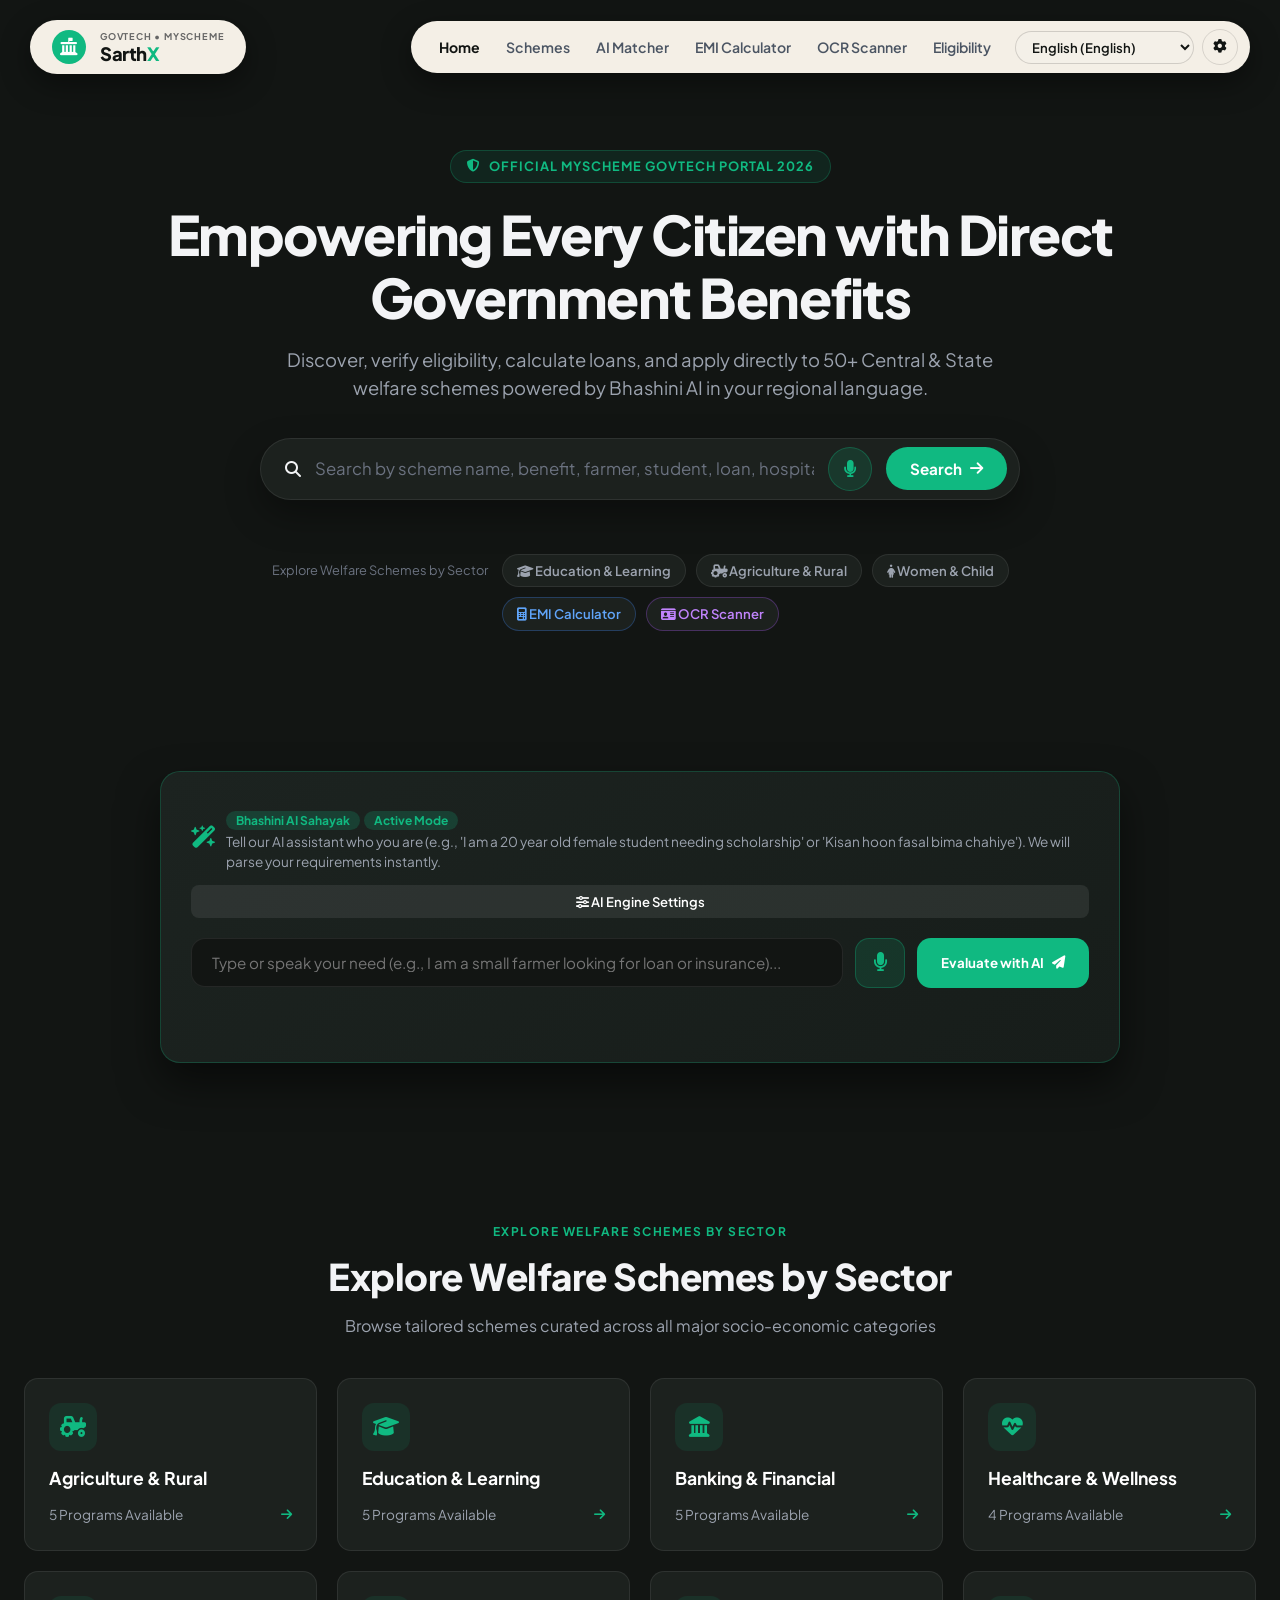
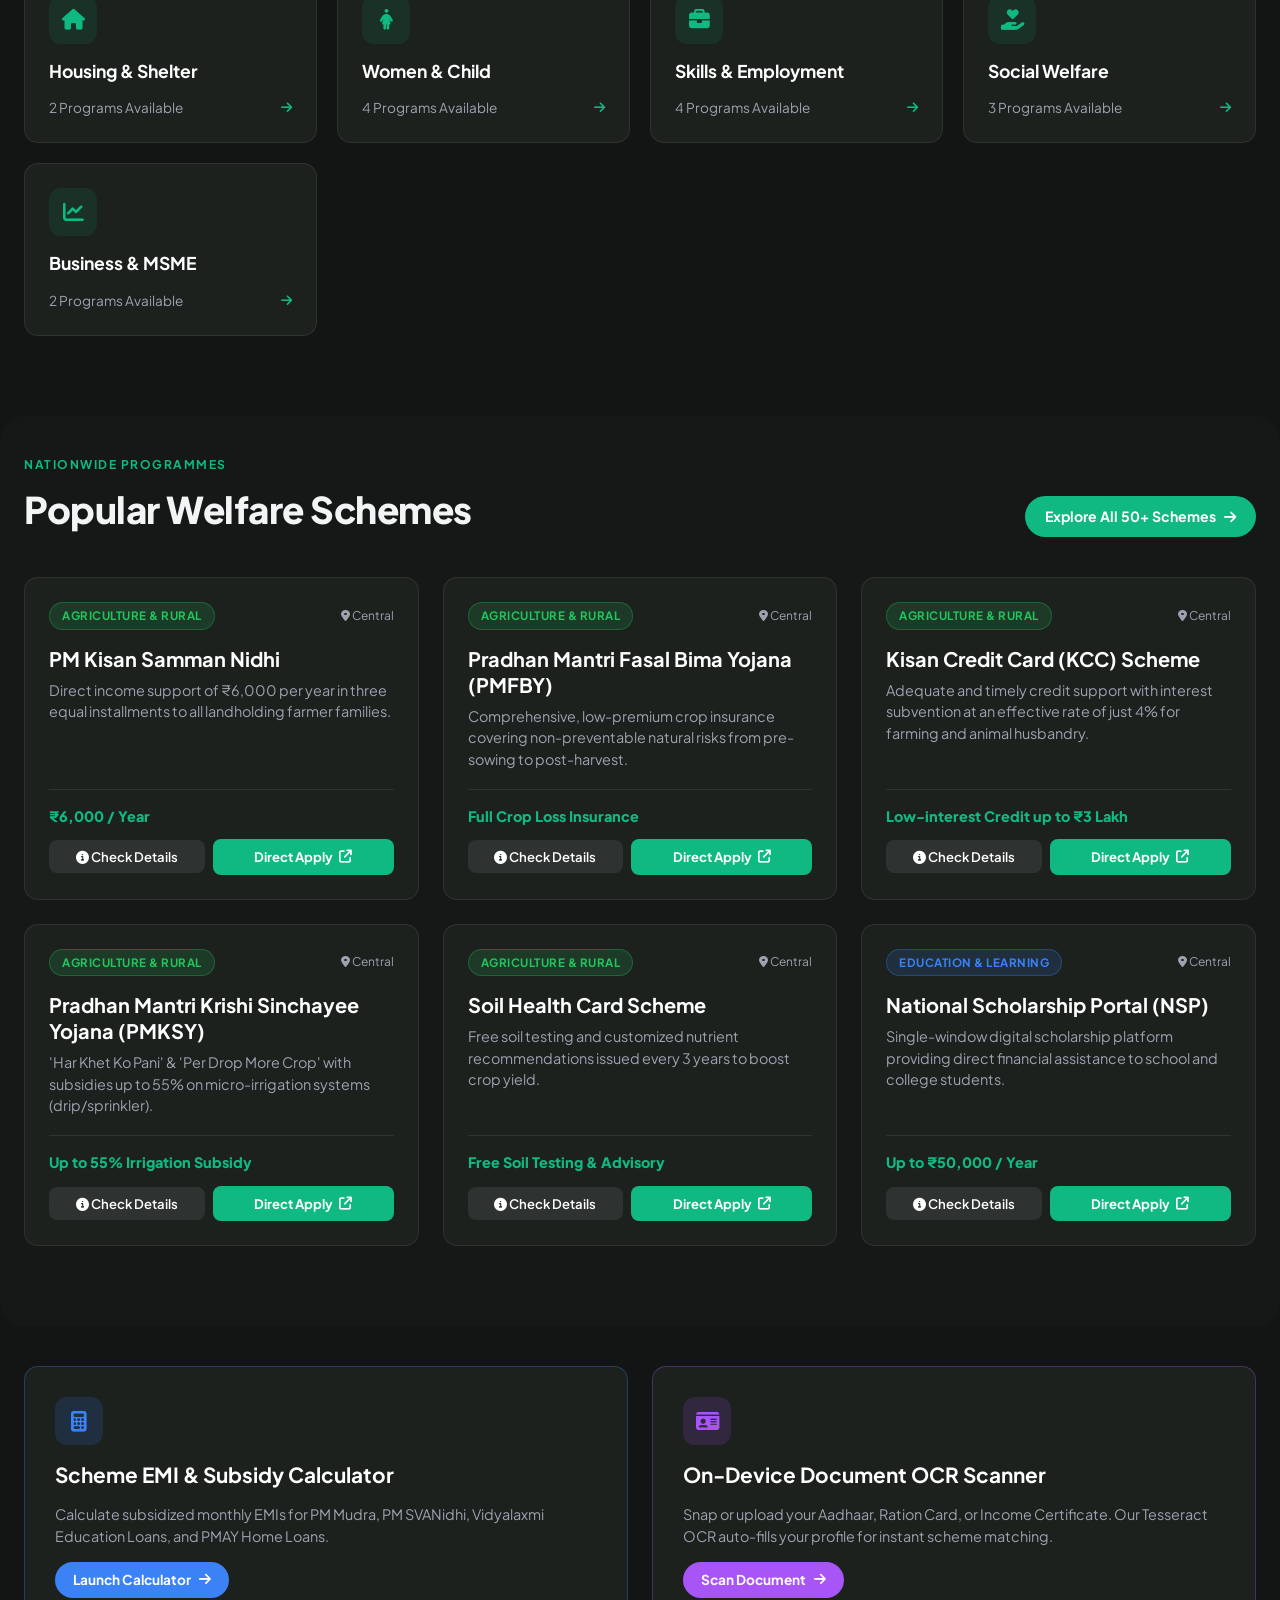
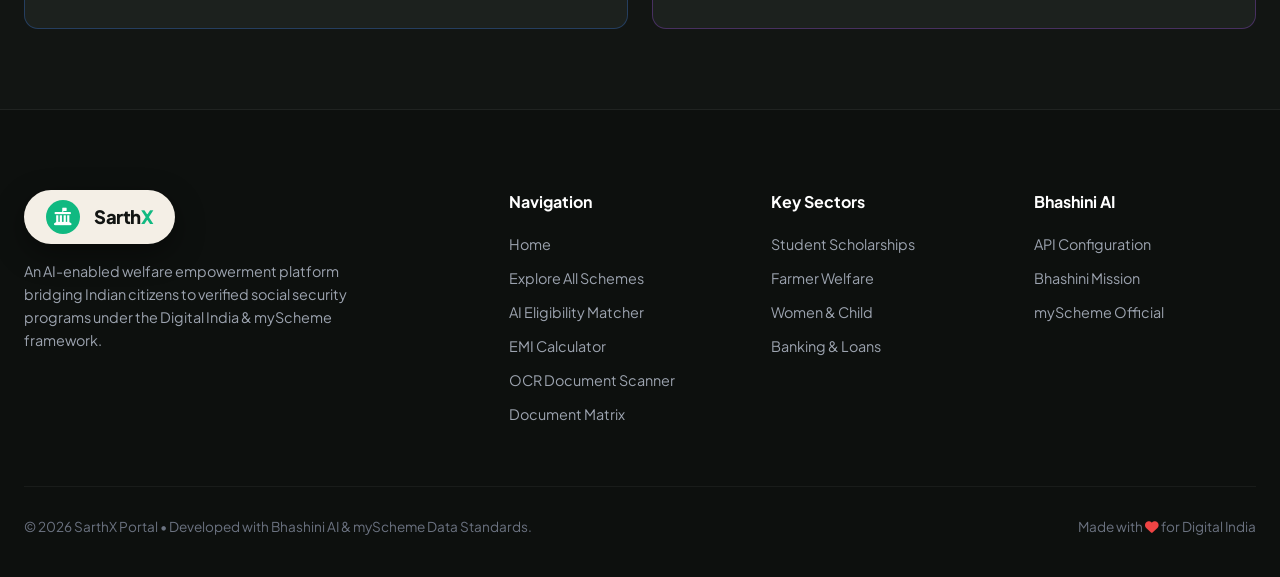
==== index.html @ 4e390e08 "Initial commit: SarthX MyScheme GovTech Portal with Bhashini AI, OCR Scanner, and EMI Calculator" ====
<!DOCTYPE html>
<html lang="en">
<head>
    <meta charset="UTF-8">
    <meta name="viewport" content="width=device-width, initial-scale=1.0">
    <title>SarthX - MyScheme National Welfare Portal with Bhashini AI</title>
    <!-- FontAwesome 6 Icons -->
    <link rel="stylesheet" href="https://cdnjs.cloudflare.com/ajax/libs/font-awesome/6.4.0/css/all.min.css">
    <!-- Google Font: Plus Jakarta Sans -->
    <link href="https://fonts.googleapis.com/css2?family=Plus+Jakarta+Sans:wght@400;500;600;700;800&display=swap" rel="stylesheet">
    <!-- Custom Stylesheet -->
    <link rel="stylesheet" href="css/style.css">
</head>
<body>

    <!-- ==============================================
       EXACT DUAL-PILL NAVBAR
       ============================================== -->
    <header class="site-header">
        <a href="index.html" class="nav-brand-pill">
            <div class="brand-emblem"><i class="fa-solid fa-landmark-flag"></i></div>
            <div class="brand-text-box">
                <span class="brand-subtitle">GovTech • MyScheme</span>
                <span class="nav-brand">Sarth<span>X</span></span>
            </div>
        </a>

        <nav class="nav-pill-right">
            <ul class="nav-links">
                <li><a href="index.html" class="active" data-i18n="Home">Home</a></li>
                <li><a href="schemes.html" data-i18n="Schemes">Schemes</a></li>
                <li><a href="aimatcher.html" data-i18n="AI Matcher">AI Matcher</a></li>
                <li><a href="calculator.html" data-i18n="Calculator">EMI Calculator</a></li>
                <li><a href="ocr-scanner.html" data-i18n="OCR Scanner">OCR Scanner</a></li>
                <li><a href="eligibility.html" data-i18n="Eligibility">Eligibility</a></li>
            </ul>

            <div class="nav-actions">
                <select id="languageSelect" class="nav-lang-select" title="Choose Language (Bhashini)">
                    <option value="en">English</option>
                    <option value="hi">हिन्दी (Hindi)</option>
                    <option value="bn">বাংলা (Bengali)</option>
                    <option value="mr">मराठी (Marathi)</option>
                    <option value="te">తెలుగు (Telugu)</option>
                    <option value="ta">தமிழ் (Tamil)</option>
                </select>

                <button id="bhashiniSettingsBtn" class="nav-icon-btn" onclick="openBhashiniModal()" title="Bhashini AI API Settings">
                    <i class="fa-solid fa-gear"></i>
                </button>

                <button id="mobileMenuBtn" class="mobile-toggle" aria-label="Open navigation menu">
                    <i class="fa-solid fa-bars"></i>
                </button>
            </div>
        </nav>
    </header>

    <!-- Mobile Navigation Drawer -->
    <div id="mobileDrawer" style="display: none; position: fixed; top: 80px; left: 20px; right: 20px; background: #171c19; border: 1px solid var(--border-color); border-radius: 16px; padding: 24px; z-index: 999; box-shadow: 0 20px 40px rgba(0,0,0,0.8);">
        <ul style="list-style: none; display: flex; flex-direction: column; gap: 16px;">
            <li><a href="index.html" style="font-size: 1.1rem; font-weight: 700; color: var(--primary);">Home</a></li>
            <li><a href="schemes.html" style="font-size: 1.1rem; font-weight: 600; color: #fff;">Schemes Directory</a></li>
            <li><a href="aimatcher.html" style="font-size: 1.1rem; font-weight: 600; color: #fff;">AI Matcher</a></li>
            <li><a href="calculator.html" style="font-size: 1.1rem; font-weight: 600; color: #fff;">EMI Calculator</a></li>
            <li><a href="ocr-scanner.html" style="font-size: 1.1rem; font-weight: 600; color: #fff;">OCR Scanner</a></li>
            <li><a href="eligibility.html" style="font-size: 1.1rem; font-weight: 600; color: #fff;">Eligibility Matrix</a></li>
        </ul>
    </div>

    <!-- ==============================================
       HERO SECTION WITH BHASHINI VOICE SEARCH
       ============================================== -->
    <section class="hero-section">
        <span class="hero-tag" data-i18n="hero_badge"><i class="fa-solid fa-shield-halved"></i> Official MyScheme GovTech Portal 2026</span>
        <h1 class="hero-title" data-i18n="hero_title">Empowering Every Citizen with Direct Government Benefits</h1>
        <p class="hero-subtitle" data-i18n="hero_subtitle">Discover, verify eligibility, calculate loans, and apply directly to 50+ Central & State welfare schemes powered by Bhashini AI in your regional language.</p>

        <!-- Main Search Bar with Bhashini Voice -->
        <div class="search-container">
            <form id="heroSearchForm" class="search-box-wrapper" onsubmit="return handleHeroSearch(event)">
                <i class="fa-solid fa-magnifying-glass search-icon"></i>
                <input type="text" id="heroSearchInput" class="search-input" data-i18n-placeholder="hero_search_placeholder" placeholder="Search by scheme name, benefit, farmer, student, loan, hospital...">
                
                <button type="button" id="heroMicBtn" class="bhashini-mic-btn" data-i18n-title="hero_mic_tooltip" title="Click to speak in your language">
                    <i class="fa-solid fa-microphone"></i>
                </button>

                <button type="submit" class="search-submit-btn">
                    <span data-i18n="btn_search">Search</span>
                    <i class="fa-solid fa-arrow-right"></i>
                </button>
            </form>

            <div id="heroVoiceStatus" class="voice-status-bar"></div>

            <!-- Quick Category Deep-Links & New Feature Badges -->
            <div class="quick-tags">
                <span style="font-size: 0.8rem; color: #6b7280; margin-right: 4px;" data-i18n="explore_title">Explore:</span>
                <a href="schemes.html?category=students" class="quick-tag"><i class="fa-solid fa-graduation-cap"></i> <span data-i18n="cat_students">Education & Learning</span></a>
                <a href="schemes.html?category=agriculture" class="quick-tag"><i class="fa-solid fa-tractor"></i> <span data-i18n="cat_agriculture">Agriculture & Rural</span></a>
                <a href="schemes.html?category=women" class="quick-tag"><i class="fa-solid fa-person-dress"></i> <span data-i18n="cat_women">Women & Child</span></a>
                <a href="calculator.html" class="quick-tag" style="border-color: rgba(59,130,246,0.3); color: #60a5fa;"><i class="fa-solid fa-calculator"></i> <span data-i18n="nav_calculator">EMI Calculator</span></a>
                <a href="ocr-scanner.html" class="quick-tag" style="border-color: rgba(168,85,247,0.3); color: #c084fc;"><i class="fa-solid fa-id-card"></i> <span data-i18n="nav_ocr">OCR Scanner</span></a>
            </div>
        </div>
    </section>

    <!-- ==============================================
       BHASHINI AI CONVERSATIONAL SAHAYAK
       ============================================== -->
    <div class="section-container" style="padding-top: 0;">
        <div class="bhashini-assistant-card">
            <div class="assistant-header">
                <div class="assistant-badge">
                    <i class="fa-solid fa-wand-magic-sparkles"></i>
                    <div>
                        <h3><span data-i18n="sahayak_badge">Bhashini AI Sahayak</span> <span id="bhashiniModeBadge">Active Mode</span></h3>
                        <p style="font-size: 0.85rem; color: var(--text-muted);" data-i18n="sahayak_desc">Tell our AI assistant who you are (e.g., 'I am a 20 year old female student needing scholarship' or 'Kisan hoon fasal bima chahiye'). We will parse your requirements instantly.</p>
                    </div>
                </div>
                <button type="button" class="check-details-btn" onclick="openBhashiniModal()">
                    <i class="fa-solid fa-sliders"></i> AI Engine Settings
                </button>
            </div>

            <div class="assistant-input-group">
                <input type="text" id="assistantInput" class="assistant-input" data-i18n-placeholder="sahayak_placeholder" placeholder="Type or speak your need (e.g., I am a small farmer looking for loan or insurance)...">
                
                <button type="button" id="assistantMicBtn" class="assistant-mic-btn" data-i18n-title="hero_mic_tooltip" title="Speak to Sahayak">
                    <i class="fa-solid fa-microphone"></i>
                </button>

                <button type="button" id="assistantAskBtn" class="assistant-ask-btn" onclick="executeSahayakQuery()">
                    <span data-i18n="sahayak_btn">Evaluate with AI</span>
                    <i class="fa-solid fa-paper-plane"></i>
                </button>
            </div>

            <div id="sahayakStatus" class="voice-status-bar" style="justify-content: flex-start;"></div>

            <!-- Dynamic AI Results Preview with Direct Apply Links -->
            <div id="sahayakResultsContainer" style="display: none; margin-top: 24px; padding-top: 20px; border-top: 1px solid var(--border-color);">
                <h4 style="font-size: 1.1rem; color: #ffffff; margin-bottom: 14px; display: flex; align-items: center; justify-content: space-between;">
                    <span><i class="fa-solid fa-circle-check" style="color: var(--primary);"></i> <span data-i18n="matcher_result_title">Matched Schemes For Your Requirement</span>:</span>
                    <a href="schemes.html" id="sahayakViewAllLink" style="font-size: 0.85rem; color: var(--primary);" data-i18n="view_all_schemes">View in Directory &rarr;</a>
                </h4>
                <div id="sahayakCardsGrid" class="schemes-grid" style="grid-template-columns: repeat(auto-fill, minmax(280px, 1fr));">
                    <!-- Loaded dynamically -->
                </div>
            </div>
        </div>
    </div>

    <!-- ==============================================
       SCHEME CATEGORIES EXPLORER
       ============================================== -->
    <section class="section-container">
        <div class="section-head">
            <span class="section-tag" data-i18n="explore_title">MY SCHEME CATEGORIES</span>
            <h2 class="section-title" data-i18n="explore_title">Explore Welfare Schemes by Sector</h2>
            <p style="color: var(--text-muted); max-width: 600px; margin: 10px auto 0 auto;" data-i18n="explore_subtitle">Browse tailored schemes curated across all major socio-economic categories</p>
        </div>

        <div class="categories-grid" id="categoriesGrid">
            <!-- Dynamically populated from SCHEMES_METADATA -->
        </div>
    </section>

    <!-- ==============================================
       FEATURED WELFARE SCHEMES (WITH DIRECT APPLY)
       ============================================== -->
    <section class="section-container" style="background: rgba(255,255,255,0.01); border-radius: 24px;">
        <div class="section-head" style="display: flex; align-items: flex-end; justify-content: space-between; text-align: left; flex-wrap: wrap; gap: 16px;">
            <div>
                <span class="section-tag">NATIONWIDE PROGRAMMES</span>
                <h2 class="section-title">Popular Welfare Schemes</h2>
            </div>
            <a href="schemes.html" class="search-submit-btn" style="padding: 10px 20px; font-size: 0.88rem;">
                Explore All 50+ Schemes <i class="fa-solid fa-arrow-right"></i>
            </a>
        </div>

        <div class="schemes-grid" id="featuredSchemesGrid">
            <!-- Loaded via JavaScript with Direct Apply Links -->
        </div>
    </section>

    <!-- ==============================================
       NEW TOOLS BANNER: OCR & EMI CALCULATOR
       ============================================== -->
    <section class="section-container">
        <div style="display: grid; grid-template-columns: repeat(auto-fit, minmax(320px, 1fr)); gap: 24px;">
            <!-- EMI Calculator Teaser -->
            <div class="category-card" style="padding: 30px; border-color: rgba(59,130,246,0.3);">
                <div class="category-icon-box" style="background: rgba(59,130,246,0.15); color: #3b82f6;"><i class="fa-solid fa-calculator"></i></div>
                <h3 style="font-size: 1.3rem; color: #fff;">Scheme EMI & Subsidy Calculator</h3>
                <p style="font-size: 0.9rem; color: var(--text-muted);">Calculate subsidized monthly EMIs for PM Mudra, PM SVANidhi, Vidyalaxmi Education Loans, and PMAY Home Loans.</p>
                <a href="calculator.html" class="search-submit-btn" style="align-self: flex-start; padding: 8px 18px; font-size: 0.85rem; background: #3b82f6;">
                    Launch Calculator <i class="fa-solid fa-arrow-right"></i>
                </a>
            </div>

            <!-- OCR Document Scanner Teaser -->
            <div class="category-card" style="padding: 30px; border-color: rgba(168,85,247,0.3);">
                <div class="category-icon-box" style="background: rgba(168,85,247,0.15); color: #a855f7;"><i class="fa-solid fa-id-card"></i></div>
                <h3 style="font-size: 1.3rem; color: #fff;">On-Device Document OCR Scanner</h3>
                <p style="font-size: 0.9rem; color: var(--text-muted);">Snap or upload your Aadhaar, Ration Card, or Income Certificate. Our Tesseract OCR auto-fills your profile for instant scheme matching.</p>
                <a href="ocr-scanner.html" class="search-submit-btn" style="align-self: flex-start; padding: 8px 18px; font-size: 0.85rem; background: #a855f7;">
                    Scan Document <i class="fa-solid fa-arrow-right"></i>
                </a>
            </div>
        </div>
    </section>

    <!-- ==============================================
       SCHEME DETAILS MODAL WITH BHASHINI TTS
       ============================================== -->
    <div class="modal-overlay" id="schemeModal">
        <div class="modal-content">
            <button class="modal-close-btn" onclick="closeSchemeModal()"><i class="fa-solid fa-xmark"></i></button>
            <div class="modal-header">
                <span class="scheme-badge badge-students" id="modalBadge">Central</span>
                <div class="modal-title-row">
                    <h3 class="modal-title" id="modalTitle">Scheme Title</h3>
                    <button id="modalTTSBtn" class="tts-speak-btn" title="Listen in your language (Bhashini AI Voice)">
                        <i class="fa-solid fa-volume-high"></i>
                    </button>
                </div>
            </div>
            
            <p class="modal-desc" id="modalDesc">Detailed description...</p>
            
            <div class="modal-info-grid">
                <div class="info-box">
                    <span>Key Benefit</span>
                    <p id="modalBenefit">₹0</p>
                </div>
                <div class="info-box">
                    <span>Level & Scope</span>
                    <p id="modalLevel">Central • All India</p>
                </div>
                <div class="info-box" style="grid-column: 1 / -1;">
                    <span>Eligibility Criteria</span>
                    <p id="modalEligibility" style="font-weight: 500; font-size: 0.9rem; line-height: 1.5;">Eligibility details...</p>
                </div>
            </div>

            <h4 class="modal-section-title"><i class="fa-solid fa-file-shield" style="color: var(--primary);"></i> Documents Required</h4>
            <ul class="modal-docs-list" id="modalDocsList"></ul>

            <h4 class="modal-section-title"><i class="fa-solid fa-circle-info" style="color: var(--primary);"></i> Application Process</h4>
            <p id="modalAppProcess" style="font-size: 0.9rem; color: var(--text-muted); margin-bottom: 24px; line-height: 1.5;"></p>

            <a href="#" target="_blank" rel="noopener noreferrer" class="modal-action-btn" id="modalApplyBtn">
                <span>Direct Apply on Official Government Portal</span>
                <i class="fa-solid fa-arrow-up-right-from-square" style="margin-left: 8px;"></i>
            </a>
        </div>
    </div>

    <!-- Bhashini Config Modal -->
    <div class="modal-overlay" id="bhashiniConfigModal">
        <div class="modal-content" style="max-width: 580px;">
            <button class="modal-close-btn" onclick="closeBhashiniModal()"><i class="fa-solid fa-xmark"></i></button>
            <div class="modal-header">
                <span class="scheme-badge" style="background: rgba(16,185,129,0.2); color: var(--primary);">MeitY • National Language Mission</span>
                <h3 class="modal-title" style="margin-top: 8px;">Bhashini AI Configuration</h3>
            </div>
            
            <p class="modal-desc">
                Connect official MeitY Bhashini API credentials for neural translation, ASR speech recognition, and regional voice synthesis.
            </p>

            <div style="display: flex; flex-direction: column; gap: 16px; margin-bottom: 24px;">
                <div>
                    <label style="font-size: 0.8rem; font-weight: 700; color: var(--text-muted); display: block; margin-bottom: 6px;">Bhashini User ID</label>
                    <input type="text" id="bhashiniUserId" style="width: 100%; background: var(--bg-dark); border: 1px solid var(--border-color); padding: 12px; border-radius: 8px; color: #fff;" placeholder="e.g. 748b99c...">
                </div>

                <div>
                    <label style="font-size: 0.8rem; font-weight: 700; color: var(--text-muted); display: block; margin-bottom: 6px;">ULCA / Bhashini API Key</label>
                    <input type="password" id="bhashiniApiKey" style="width: 100%; background: var(--bg-dark); border: 1px solid var(--border-color); padding: 12px; border-radius: 8px; color: #fff;" placeholder="e.g. 9f4e2...">
                </div>

                <div>
                    <label style="font-size: 0.8rem; font-weight: 700; color: var(--text-muted); display: block; margin-bottom: 6px;">Pipeline ID (Optional)</label>
                    <input type="text" id="bhashiniPipelineId" style="width: 100%; background: var(--bg-dark); border: 1px solid var(--border-color); padding: 12px; border-radius: 8px; color: #fff;" placeholder="Default pipeline will be used if blank">
                </div>

                <div>
                    <label style="font-size: 0.8rem; font-weight: 700; color: var(--text-muted); display: block; margin-bottom: 6px;">Inference Pipeline Endpoint</label>
                    <input type="text" id="bhashiniEndpoint" style="width: 100%; background: var(--bg-dark); border: 1px solid var(--border-color); padding: 12px; border-radius: 8px; color: #fff;" value="https://dhruva-api.bhashini.gov.in/services/inference/pipeline">
                </div>
            </div>

            <div style="display: flex; gap: 12px;">
                <button type="button" class="wizard-btn-prev" onclick="resetBhashiniConfig()" style="flex: 1;">Reset</button>
                <button type="button" class="modal-action-btn" onclick="saveBhashiniSettings()" style="flex: 2;">Save Settings</button>
            </div>
        </div>
    </div>

    <!-- Footer -->
    <footer class="site-footer">
        <div class="footer-container">
            <div>
                <a href="index.html" class="nav-brand-pill" style="display: inline-flex; margin-bottom: 16px;">
                    <div class="brand-emblem"><i class="fa-solid fa-landmark-flag"></i></div>
                    <span class="nav-brand">Sarth<span>X</span></span>
                </a>
                <p style="font-size: 0.9rem; color: var(--text-muted); line-height: 1.6; max-width: 360px;">
                    An AI-enabled welfare empowerment platform bridging Indian citizens to verified social security programs under the Digital India & myScheme framework.
                </p>
            </div>

            <div class="footer-col">
                <h3>Navigation</h3>
                <ul class="footer-links">
                    <li><a href="index.html">Home</a></li>
                    <li><a href="schemes.html">Explore All Schemes</a></li>
                    <li><a href="aimatcher.html">AI Eligibility Matcher</a></li>
                    <li><a href="calculator.html">EMI Calculator</a></li>
                    <li><a href="ocr-scanner.html">OCR Document Scanner</a></li>
                    <li><a href="eligibility.html">Document Matrix</a></li>
                </ul>
            </div>

            <div class="footer-col">
                <h3>Key Sectors</h3>
                <ul class="footer-links">
                    <li><a href="schemes.html?category=students">Student Scholarships</a></li>
                    <li><a href="schemes.html?category=agriculture">Farmer Welfare</a></li>
                    <li><a href="schemes.html?category=women">Women & Child</a></li>
                    <li><a href="schemes.html?category=financial">Banking & Loans</a></li>
                </ul>
            </div>

            <div class="footer-col">
                <h3>Bhashini AI</h3>
                <ul class="footer-links">
                    <li><a href="javascript:void(0)" onclick="openBhashiniModal()">API Configuration</a></li>
                    <li><a href="https://bhashini.gov.in/" target="_blank" rel="noopener">Bhashini Mission</a></li>
                    <li><a href="https://myscheme.gov.in/" target="_blank" rel="noopener">myScheme Official</a></li>
                </ul>
            </div>
        </div>

        <div class="footer-bottom">
            <span>© 2026 SarthX Portal • Developed with Bhashini AI & myScheme Data Standards.</span>
            <span>Made with <i class="fa-solid fa-heart" style="color: #ef4444;"></i> for Digital India</span>
        </div>
    </footer>

    <!-- Scripts -->
    <script src="js/schemes-data.js"></script>
    <script src="js/translations.js"></script>
    <script src="js/bhashini.js"></script>
    <script>
        function initLandingPage() {
            const categoriesGrid = document.getElementById('categoriesGrid');
            if (categoriesGrid && window.SCHEMES_METADATA) {
                const categories = window.SCHEMES_METADATA.categories.filter(c => c.id !== 'all');
                categoriesGrid.innerHTML = categories.map(cat => {
                    const catName = window.t ? window.t('cat_' + cat.id) : cat.name;
                    const progText = window.t ? window.t('Programs Available') : 'Programs Available';
                    return `
                        <a href="schemes.html?category=${cat.id}" class="category-card">
                            <div class="category-icon-box">
                                <i class="fa-solid ${cat.icon}"></i>
                            </div>
                            <h4>${catName}</h4>
                            <div class="category-count">
                                <span>${cat.count} ${progText}</span>
                                <i class="fa-solid fa-arrow-right" style="font-size: 0.8rem; color: var(--primary);"></i>
                            </div>
                        </a>
                    `;
                }).join('');
            }

            // Render Featured Schemes with Direct Apply Links
            const featuredGrid = document.getElementById('featuredSchemesGrid');
            if (featuredGrid && window.SCHEMES_DATABASE) {
                const featured = window.SCHEMES_DATABASE.slice(0, 6);
                const detailsLabel = window.t ? window.t('btn_check_details') : 'Details';
                const applyLabel = window.t ? window.t('btn_direct_apply') : 'Direct Apply';
                
                featuredGrid.innerHTML = featured.map(scheme => {
                    const applyLink = scheme.directApplyUrl || scheme.officialUrl;
                    const catName = window.t ? window.t('cat_' + scheme.category) : scheme.categoryName;
                    return `
                        <div class="scheme-card">
                            <div>
                                <div class="card-top">
                                    <span class="scheme-badge ${scheme.badgeClass}">${catName}</span>
                                    <span style="font-size: 0.75rem; color: #9ca3af;"><i class="fa-solid fa-location-dot"></i> ${scheme.level}</span>
                                </div>
                                <div class="scheme-card-body">
                                    <h3>${scheme.title}</h3>
                                    <p>${scheme.brief}</p>
                                </div>
                            </div>
                            <div class="card-footer">
                                <div class="benefit-row">
                                    <span class="benefit-tag">${scheme.benefit}</span>
                                </div>
                                <div class="card-actions-group">
                                    <button class="check-details-btn" onclick="openSchemeModal('${scheme.id}')">
                                        <i class="fa-solid fa-circle-info"></i> ${detailsLabel}
                                    </button>
                                    <a href="${applyLink}" target="_blank" rel="noopener noreferrer" class="direct-apply-btn">
                                        <span>${applyLabel}</span>
                                        <i class="fa-solid fa-arrow-up-right-from-square"></i>
                                    </a>
                                </div>
                            </div>
                        </div>
                    `;
                }).join('');
            }

            // Mobile Menu Toggle
            const mobileBtn = document.getElementById('mobileMenuBtn');
            const mobileDrawer = document.getElementById('mobileDrawer');
            if (mobileBtn && mobileDrawer) {
                mobileBtn.addEventListener('click', () => {
                    mobileDrawer.style.display = mobileDrawer.style.display === 'none' ? 'block' : 'none';
                });
            }

            setupVoiceControls();
        }

        // Re-render dynamic components on language change
        window.addEventListener('languageChanged', () => {
            initLandingPage();
        });

        function handleHeroSearch(e) {
            e.preventDefault();
            const query = document.getElementById('heroSearchInput').value.trim();
            if (query) {
                window.location.href = `schemes.html?search=${encodeURIComponent(query)}`;
            }
            return false;
        }

        function setupVoiceControls() {
            const heroMicBtn = document.getElementById('heroMicBtn');
            const heroInput = document.getElementById('heroSearchInput');
            const heroStatus = document.getElementById('heroVoiceStatus');

            const asstMicBtn = document.getElementById('assistantMicBtn');
            const asstInput = document.getElementById('assistantInput');
            const asstStatus = document.getElementById('sahayakStatus');

            if (heroMicBtn && window.bhashini) {
                heroMicBtn.addEventListener('click', () => {
                    const langCode = document.getElementById('languageSelect').value + '-IN';
                    window.bhashini.startVoiceRecognition({
                        lang: langCode,
                        onStart: () => {
                            heroMicBtn.classList.add('listening');
                            heroStatus.innerHTML = '<i class="fa-solid fa-circle-dot fa-beat"></i> Listening... Speak now in your language';
                        },
                        onResult: (res) => {
                            heroInput.value = res.finalText || res.interimText;
                            if (res.isFinal) {
                                heroStatus.innerHTML = `Recognized: "${res.finalText}"`;
                                setTimeout(() => {
                                    handleHeroSearch(new Event('submit'));
                                }, 1200);
                            }
                        },
                        onError: (err) => {
                            heroMicBtn.classList.remove('listening');
                            heroStatus.innerText = 'Voice Error: ' + err;
                        },
                        onEnd: () => {
                            heroMicBtn.classList.remove('listening');
                        }
                    });
                });
            }

            if (asstMicBtn && window.bhashini) {
                asstMicBtn.addEventListener('click', () => {
                    const langCode = document.getElementById('languageSelect').value + '-IN';
                    window.bhashini.startVoiceRecognition({
                        lang: langCode,
                        onStart: () => {
                            asstMicBtn.classList.add('listening');
                            asstStatus.innerHTML = '<i class="fa-solid fa-circle-dot fa-beat"></i> Listening to your requirement...';
                        },
                        onResult: (res) => {
                            asstInput.value = res.finalText || res.interimText;
                            if (res.isFinal) {
                                asstStatus.innerHTML = `Understood: "${res.finalText}"`;
                                executeSahayakQuery();
                            }
                        },
                        onError: (err) => {
                            asstMicBtn.classList.remove('listening');
                            asstStatus.innerText = 'Voice Error: ' + err;
                        },
                        onEnd: () => {
                            asstMicBtn.classList.remove('listening');
                        }
                    });
                });
            }
        }

        function executeSahayakQuery() {
            const query = document.getElementById('assistantInput').value.trim();
            if (!query) return;

            const parsed = window.bhashini.parseCitizenQuery(query);
            const container = document.getElementById('sahayakResultsContainer');
            const grid = document.getElementById('sahayakCardsGrid');
            const viewAll = document.getElementById('sahayakViewAllLink');

            let matched = [];
            if (parsed.targetCategory) {
                matched = window.SCHEMES_DATABASE.filter(s => s.category === parsed.targetCategory);
                viewAll.href = `schemes.html?category=${parsed.targetCategory}`;
            } else {
                matched = window.SCHEMES_DATABASE.filter(s => 
                    s.title.toLowerCase().includes(query.toLowerCase()) || 
                    s.brief.toLowerCase().includes(query.toLowerCase()) ||
                    s.tags.some(t => query.toLowerCase().includes(t))
                );
                viewAll.href = `schemes.html?search=${encodeURIComponent(query)}`;
            }

            if (matched.length === 0) {
                matched = window.SCHEMES_DATABASE.slice(0, 3);
            }

            const detailsLabel = window.t ? window.t('btn_check_details') : 'Details';
            const applyLabel = window.t ? window.t('btn_direct_apply') : 'Direct Apply';

            grid.innerHTML = matched.slice(0, 4).map(scheme => {
                const applyLink = scheme.directApplyUrl || scheme.officialUrl;
                const catName = window.t ? window.t('cat_' + scheme.category) : scheme.categoryName;
                return `
                    <div class="scheme-card" style="background: var(--bg-dark);">
                        <div>
                            <div class="card-top">
                                <span class="scheme-badge ${scheme.badgeClass}">${catName}</span>
                            </div>
                            <div class="scheme-card-body">
                                <h3 style="font-size: 1.1rem;">${scheme.title}</h3>
                                <p style="font-size: 0.85rem;">${scheme.brief}</p>
                            </div>
                        </div>
                        <div class="card-footer">
                            <div class="benefit-row">
                                <span class="benefit-tag" style="font-size: 0.85rem;">${scheme.benefit}</span>
                            </div>
                            <div class="card-actions-group">
                                <button class="check-details-btn" onclick="openSchemeModal('${scheme.id}')">${detailsLabel}</button>
                                <a href="${applyLink}" target="_blank" rel="noopener noreferrer" class="direct-apply-btn">
                                    <span>${applyLabel}</span>
                                    <i class="fa-solid fa-arrow-up-right-from-square"></i>
                                </a>
                            </div>
                        </div>
                    </div>
                `;
            }).join('');

            container.style.display = 'block';
            container.scrollIntoView({ behavior: 'smooth', block: 'nearest' });
        }

        function openSchemeModal(schemeId) {
            const scheme = window.SCHEMES_DATABASE.find(s => s.id === schemeId);
            if (!scheme) return;

            document.getElementById('modalBadge').textContent = scheme.categoryName;
            document.getElementById('modalBadge').className = `scheme-badge ${scheme.badgeClass}`;
            document.getElementById('modalTitle').textContent = scheme.title;
            document.getElementById('modalDesc').textContent = scheme.detailedDescription;
            document.getElementById('modalBenefit').textContent = scheme.benefit;
            document.getElementById('modalLevel').textContent = `${scheme.level} • ${scheme.state}`;
            document.getElementById('modalEligibility').textContent = scheme.eligibilitySummary;
            document.getElementById('modalAppProcess').textContent = scheme.applicationProcess;
            
            const applyLink = scheme.directApplyUrl || scheme.officialUrl;
            document.getElementById('modalApplyBtn').href = applyLink;

            const docsList = document.getElementById('modalDocsList');
            docsList.innerHTML = scheme.documentsRequired.map(doc => `
                <li><i class="fa-solid fa-check-circle"></i> <span>${doc}</span></li>
            `).join('');

            const ttsBtn = document.getElementById('modalTTSBtn');
            ttsBtn.onclick = () => {
                const currentLang = document.getElementById('languageSelect').value;
                const speakText = `${scheme.title}. ${scheme.brief}. Key benefit is ${scheme.benefit}. Eligibility: ${scheme.eligibilitySummary}`;
                window.bhashini.speakText(speakText, currentLang);
            };

            document.getElementById('schemeModal').classList.add('active');
        }

        function closeSchemeModal() {
            document.getElementById('schemeModal').classList.remove('active');
            if (window.speechSynthesis) window.speechSynthesis.cancel();
        }

        function openBhashiniModal() {
            document.getElementById('bhashiniConfigModal').classList.add('active');
        }
        function closeBhashiniModal() {
            document.getElementById('bhashiniConfigModal').classList.remove('active');
        }

        function saveBhashiniSettings() {
            const newConfig = {
                userID: document.getElementById('bhashiniUserId').value.trim(),
                ulcaApiKey: document.getElementById('bhashiniApiKey').value.trim(),
                pipelineId: document.getElementById('bhashiniPipelineId').value.trim(),
                inferenceUrl: document.getElementById('bhashiniEndpoint').value.trim()
            };
            window.bhashini.saveConfig(newConfig);
            alert('Bhashini AI Settings Saved!');
            closeBhashiniModal();
        }

        function resetBhashiniConfig() {
            localStorage.removeItem('sarthx_bhashini_config');
            window.bhashini.loadConfig();
            openBhashiniModal();
            alert('Reset to smart hybrid mode with browser fallback.');
        }

        document.addEventListener('DOMContentLoaded', initLandingPage);
    </script>
</body>
</html>
---- css/style.css ----
/* =========================================================
   SARTHX - MYSCHEME WELFARE PORTAL & BHASHINI AI STYLESHEET
   ========================================================= */

:root {
    --bg-dark: #121513;
    --bg-card: #1c211e;
    --bg-card-hover: #242b27;
    --bg-input: #151916;
    --border-color: rgba(255, 255, 255, 0.08);
    --border-focus: #10b981;
    
    --primary: #10b981;
    --primary-glow: rgba(16, 185, 129, 0.25);
    --primary-hover: #059669;
    --accent-blue: #3b82f6;
    --accent-amber: #f59e0b;
    --accent-purple: #8b5cf6;
    
    --text-main: #f3f4f6;
    --text-muted: #9ca3af;
    --text-dark: #121513;
    --pill-bg: #f4efe6;
    
    --radius-sm: 8px;
    --radius-md: 14px;
    --radius-lg: 20px;
    --radius-pill: 40px;
    
    --shadow-soft: 0 10px 30px rgba(0, 0, 0, 0.4);
    --shadow-glow: 0 0 25px rgba(16, 185, 129, 0.2);
    --transition: all 0.25s ease;
}

* {
    margin: 0;
    padding: 0;
    box-sizing: border-box;
    font-family: 'Plus Jakarta Sans', sans-serif;
    scroll-behavior: smooth;
}

body {
    background-color: var(--bg-dark);
    color: var(--text-main);
    overflow-x: hidden;
    line-height: 1.5;
    min-height: 100vh;
}

a {
    color: inherit;
    text-decoration: none;
}

button {
    cursor: pointer;
    font-family: inherit;
    border: none;
    outline: none;
}

/* =========================================================
   DUAL-PILL NAVBAR
   ========================================================= */
.site-header {
    position: fixed;
    top: 20px;
    left: 0;
    width: 100%;
    padding: 0 30px;
    display: flex;
    align-items: center;
    justify-content: space-between;
    z-index: 1000;
    pointer-events: none;
}

.site-header > * {
    pointer-events: auto;
}

.nav-brand-pill {
    background: var(--pill-bg);
    color: var(--text-dark);
    padding: 10px 22px;
    border-radius: var(--radius-pill);
    display: flex;
    align-items: center;
    gap: 14px;
    box-shadow: var(--shadow-soft);
    text-decoration: none;
    transition: var(--transition);
}

.nav-brand-pill:hover {
    transform: translateY(-2px);
}

.brand-emblem {
    width: 34px;
    height: 34px;
    background: #10b981;
    color: #ffffff;
    border-radius: 50%;
    display: flex;
    align-items: center;
    justify-content: center;
    font-size: 1.1rem;
    font-weight: 800;
}

.brand-text-box {
    display: flex;
    flex-direction: column;
}

.brand-subtitle {
    font-size: 0.58rem;
    font-weight: 700;
    color: #666;
    letter-spacing: 0.8px;
    text-transform: uppercase;
}

.nav-brand {
    color: var(--text-dark);
    font-weight: 800;
    font-size: 1.15rem;
    letter-spacing: -0.5px;
    line-height: 1.1;
}

.nav-brand span {
    color: var(--primary);
}

.nav-pill-right {
    background: var(--pill-bg);
    padding: 8px 12px 8px 24px;
    border-radius: var(--radius-pill);
    display: flex;
    align-items: center;
    gap: 20px;
    box-shadow: var(--shadow-soft);
}

.nav-links {
    display: flex;
    align-items: center;
    gap: 18px;
    list-style: none;
}

.nav-links a {
    color: #4b5563;
    font-size: 0.88rem;
    font-weight: 600;
    transition: color 0.2s ease;
    padding: 6px 4px;
    white-space: nowrap;
}

.nav-links a:hover,
.nav-links a.active {
    color: var(--text-dark);
    font-weight: 700;
}

.nav-actions {
    display: flex;
    align-items: center;
    gap: 8px;
}

.nav-icon-btn {
    background: transparent;
    border: 1px solid rgba(0, 0, 0, 0.12);
    color: var(--text-dark);
    width: 36px;
    height: 36px;
    border-radius: 50%;
    display: flex;
    align-items: center;
    justify-content: center;
    font-size: 0.85rem;
    transition: var(--transition);
}

.nav-icon-btn:hover {
    background: rgba(0, 0, 0, 0.08);
    transform: scale(1.05);
}

.nav-lang-select {
    background: rgba(255, 255, 255, 0.08);
    border: 1px solid rgba(0, 0, 0, 0.15);
    border-radius: 20px;
    padding: 6px 12px;
    font-size: 0.82rem;
    font-weight: 600;
    color: var(--text-dark);
    cursor: pointer;
    outline: none;
    min-width: 145px;
    font-family: 'Plus Jakarta Sans', 'Segoe UI', system-ui, -apple-system, sans-serif;
    transition: var(--transition);
}

.nav-lang-select option {
    background: #181d19;
    color: #e5e7eb;
    padding: 8px 12px;
    font-size: 0.85rem;
}

.mobile-toggle {
    display: none;
    background: var(--pill-bg);
    border: none;
    width: 44px;
    height: 44px;
    border-radius: 50%;
    color: var(--text-dark);
    font-size: 1.2rem;
    box-shadow: var(--shadow-soft);
}

/* =========================================================
   HERO SECTION & SEARCH
   ========================================================= */
.hero-section {
    padding: 150px 24px 70px 24px;
    max-width: 1280px;
    margin: 0 auto;
    text-align: center;
}

.hero-tag {
    display: inline-flex;
    align-items: center;
    gap: 8px;
    background: rgba(16, 185, 129, 0.1);
    color: var(--primary);
    border: 1px solid rgba(16, 185, 129, 0.25);
    padding: 6px 16px;
    border-radius: var(--radius-pill);
    font-size: 0.8rem;
    font-weight: 700;
    letter-spacing: 1px;
    text-transform: uppercase;
    margin-bottom: 20px;
}

.hero-title {
    font-size: 3.4rem;
    font-weight: 800;
    line-height: 1.15;
    letter-spacing: -1.5px;
    margin-bottom: 18px;
}

.hero-title span.highlight {
    background: linear-gradient(135deg, #10b981 0%, #3b82f6 100%);
    -webkit-background-clip: text;
    -webkit-text-fill-color: transparent;
}

.hero-subtitle {
    font-size: 1.15rem;
    color: var(--text-muted);
    max-width: 720px;
    margin: 0 auto 36px auto;
}

.search-container {
    max-width: 760px;
    margin: 0 auto 30px auto;
    position: relative;
}

.search-box-wrapper {
    background: var(--bg-card);
    border: 1px solid var(--border-color);
    border-radius: var(--radius-pill);
    padding: 8px 12px 8px 24px;
    display: flex;
    align-items: center;
    gap: 14px;
    box-shadow: 0 15px 35px rgba(0, 0, 0, 0.35);
    transition: var(--transition);
}

.search-box-wrapper:focus-within {
    border-color: var(--primary);
    box-shadow: var(--shadow-glow);
}

.search-input {
    flex: 1;
    background: transparent;
    border: none;
    outline: none;
    color: #ffffff;
    font-size: 1.05rem;
}

.search-input::placeholder {
    color: #6b7280;
}

.bhashini-mic-btn {
    background: rgba(16, 185, 129, 0.15);
    color: var(--primary);
    border: 1px solid rgba(16, 185, 129, 0.3);
    width: 44px;
    height: 44px;
    border-radius: 50%;
    display: flex;
    align-items: center;
    justify-content: center;
    font-size: 1.1rem;
    transition: var(--transition);
}

.bhashini-mic-btn:hover {
    background: var(--primary);
    color: #ffffff;
    transform: scale(1.08);
}

.bhashini-mic-btn.listening {
    background: #ef4444 !important;
    color: #ffffff !important;
    animation: pulseMic 1.2s infinite;
}

@keyframes pulseMic {
    0% { transform: scale(1); box-shadow: 0 0 0 0 rgba(239, 68, 68, 0.7); }
    70% { transform: scale(1.1); box-shadow: 0 0 0 15px rgba(239, 68, 68, 0); }
    100% { transform: scale(1); box-shadow: 0 0 0 0 rgba(239, 68, 68, 0); }
}

.search-submit-btn {
    background: var(--primary);
    color: #ffffff;
    padding: 12px 24px;
    border-radius: var(--radius-pill);
    font-weight: 700;
    font-size: 0.95rem;
    display: flex;
    align-items: center;
    gap: 8px;
    transition: var(--transition);
}

.search-submit-btn:hover {
    background: var(--primary-hover);
    transform: translateY(-1px);
}

.voice-status-bar {
    min-height: 28px;
    font-size: 0.9rem;
    color: var(--primary);
    display: flex;
    align-items: center;
    justify-content: center;
    gap: 8px;
    margin-top: 8px;
}

.quick-tags {
    display: flex;
    align-items: center;
    justify-content: center;
    flex-wrap: wrap;
    gap: 10px;
    margin-top: 18px;
}

.quick-tag {
    background: var(--bg-card);
    border: 1px solid var(--border-color);
    color: var(--text-muted);
    padding: 6px 14px;
    border-radius: var(--radius-pill);
    font-size: 0.82rem;
    font-weight: 600;
    transition: var(--transition);
    text-decoration: none;
}

.quick-tag:hover {
    background: rgba(16, 185, 129, 0.12);
    color: var(--primary);
    border-color: var(--primary);
}

/* =========================================================
   BHASHINI CONVERSATIONAL SAHAYAK CARD
   ========================================================= */
.bhashini-assistant-card {
    background: linear-gradient(145deg, #1c2320 0%, #171d1a 100%);
    border: 1px solid rgba(16, 185, 129, 0.25);
    border-radius: var(--radius-lg);
    padding: 30px;
    max-width: 960px;
    margin: 40px auto;
    position: relative;
    box-shadow: 0 20px 40px rgba(0, 0, 0, 0.5);
}

.assistant-header {
    display: flex;
    align-items: center;
    justify-content: space-between;
    margin-bottom: 20px;
    flex-wrap: wrap;
    gap: 12px;
}

.assistant-badge {
    display: flex;
    align-items: center;
    gap: 10px;
}

.assistant-badge i {
    color: var(--primary);
    font-size: 1.4rem;
}

.assistant-badge h3 {
    font-size: 1.25rem;
    font-weight: 700;
}

.assistant-badge span {
    font-size: 0.75rem;
    background: rgba(16, 185, 129, 0.2);
    color: var(--primary);
    padding: 2px 10px;
    border-radius: 12px;
    font-weight: 700;
}

.assistant-input-group {
    display: flex;
    gap: 12px;
    align-items: center;
    margin-bottom: 16px;
}

.assistant-input {
    flex: 1;
    background: var(--bg-dark);
    border: 1px solid var(--border-color);
    padding: 14px 20px;
    border-radius: var(--radius-md);
    color: #ffffff;
    font-size: 0.95rem;
    outline: none;
    transition: var(--transition);
}

.assistant-input:focus {
    border-color: var(--primary);
}

.assistant-mic-btn {
    background: rgba(16, 185, 129, 0.15);
    color: var(--primary);
    border: 1px solid rgba(16, 185, 129, 0.3);
    width: 50px;
    height: 50px;
    border-radius: var(--radius-md);
    font-size: 1.2rem;
    display: flex;
    align-items: center;
    justify-content: center;
    transition: var(--transition);
}

.assistant-mic-btn:hover {
    background: var(--primary);
    color: #ffffff;
}

.assistant-ask-btn {
    background: var(--primary);
    color: #ffffff;
    padding: 0 24px;
    height: 50px;
    border-radius: var(--radius-md);
    font-weight: 700;
    display: flex;
    align-items: center;
    gap: 8px;
    transition: var(--transition);
}

.assistant-ask-btn:hover {
    background: var(--primary-hover);
}

/* =========================================================
   STATS & CATEGORY SECTION
   ========================================================= */
.section-container {
    max-width: 1280px;
    margin: 0 auto;
    padding: 40px 24px 80px 24px;
}

.section-head {
    text-align: center;
    margin-bottom: 40px;
}

.section-tag {
    color: var(--primary);
    font-size: 0.75rem;
    font-weight: 700;
    letter-spacing: 1.5px;
    text-transform: uppercase;
    display: block;
    margin-bottom: 8px;
}

.section-title {
    font-size: 2.3rem;
    font-weight: 800;
    letter-spacing: -0.5px;
}

.categories-grid {
    display: grid;
    grid-template-columns: repeat(auto-fill, minmax(240px, 1fr));
    gap: 20px;
}

.category-card {
    background: var(--bg-card);
    border: 1px solid var(--border-color);
    border-radius: var(--radius-md);
    padding: 24px;
    text-decoration: none;
    display: flex;
    flex-direction: column;
    gap: 14px;
    transition: var(--transition);
    position: relative;
    overflow: hidden;
}

.category-card:hover {
    background: var(--bg-card-hover);
    border-color: rgba(16, 185, 129, 0.4);
    transform: translateY(-4px);
    box-shadow: var(--shadow-soft);
}

.category-icon-box {
    width: 48px;
    height: 48px;
    background: rgba(16, 185, 129, 0.1);
    color: var(--primary);
    border-radius: 12px;
    display: flex;
    align-items: center;
    justify-content: center;
    font-size: 1.3rem;
    transition: var(--transition);
}

.category-card:hover .category-icon-box {
    background: var(--primary);
    color: #ffffff;
    transform: scale(1.08);
}

.category-card h4 {
    font-size: 1.1rem;
    font-weight: 700;
    color: #ffffff;
}

.category-count {
    font-size: 0.85rem;
    color: var(--text-muted);
    display: flex;
    align-items: center;
    justify-content: space-between;
}

/* =========================================================
   SCHEMES DIRECTORY (schemes.html)
   ========================================================= */
.schemes-page-wrapper {
    padding-top: 140px;
    padding-bottom: 80px;
}

.schemes-controls-wrapper {
    background: var(--bg-card);
    border: 1px solid var(--border-color);
    border-radius: var(--radius-lg);
    padding: 24px;
    margin-bottom: 40px;
    display: flex;
    flex-direction: column;
    gap: 20px;
}

.schemes-search-bar {
    display: flex;
    gap: 14px;
    flex-wrap: wrap;
}

.schemes-search-bar .search-box {
    flex: 1;
    min-width: 280px;
    position: relative;
}

.schemes-search-bar .search-box i {
    position: absolute;
    left: 18px;
    top: 50%;
    transform: translateY(-50%);
    color: var(--text-muted);
}

.schemes-search-bar .search-box input {
    width: 100%;
    background: var(--bg-dark);
    border: 1px solid var(--border-color);
    padding: 14px 20px 14px 48px;
    border-radius: var(--radius-md);
    color: #ffffff;
    font-size: 0.95rem;
    outline: none;
    transition: var(--transition);
}

.schemes-search-bar .search-box input:focus {
    border-color: var(--primary);
}

.filter-select {
    background: var(--bg-dark);
    border: 1px solid var(--border-color);
    color: #ffffff;
    padding: 0 18px;
    height: 48px;
    border-radius: var(--radius-md);
    font-size: 0.9rem;
    font-weight: 600;
    outline: none;
    cursor: pointer;
}

.category-filter-tabs {
    display: flex;
    gap: 10px;
    flex-wrap: wrap;
}

.filter-tab-btn {
    background: var(--bg-dark);
    border: 1px solid var(--border-color);
    color: var(--text-muted);
    padding: 10px 18px;
    border-radius: 12px;
    font-size: 0.88rem;
    font-weight: 600;
    transition: var(--transition);
}

.filter-tab-btn:hover {
    color: #ffffff;
    border-color: rgba(255, 255, 255, 0.2);
}

.filter-tab-btn.active {
    background: var(--primary);
    color: #ffffff;
    border-color: var(--primary);
    font-weight: 700;
}

/* Schemes Cards Grid */
.schemes-grid {
    display: grid;
    grid-template-columns: repeat(auto-fill, minmax(350px, 1fr));
    gap: 24px;
}

.scheme-card {
    background: var(--bg-card);
    border: 1px solid var(--border-color);
    border-radius: var(--radius-md);
    padding: 24px;
    display: flex;
    flex-direction: column;
    justify-content: space-between;
    transition: var(--transition);
    position: relative;
}

.scheme-card:hover {
    background: var(--bg-card-hover);
    border-color: rgba(16, 185, 129, 0.35);
    transform: translateY(-4px);
    box-shadow: var(--shadow-soft);
}

.card-top {
    display: flex;
    align-items: center;
    justify-content: space-between;
    margin-bottom: 16px;
}

.scheme-badge {
    padding: 4px 12px;
    border-radius: var(--radius-pill);
    font-size: 0.72rem;
    font-weight: 700;
    text-transform: uppercase;
    letter-spacing: 0.5px;
}

.badge-agriculture { background: rgba(34, 197, 94, 0.15); color: #22c55e; border: 1px solid rgba(34, 197, 94, 0.3); }
.badge-students { background: rgba(59, 130, 246, 0.15); color: #3b82f6; border: 1px solid rgba(59, 130, 246, 0.3); }
.badge-financial { background: rgba(245, 158, 11, 0.15); color: #f59e0b; border: 1px solid rgba(245, 158, 11, 0.3); }
.badge-health { background: rgba(239, 68, 68, 0.15); color: #ef4444; border: 1px solid rgba(239, 68, 68, 0.3); }
.badge-housing { background: rgba(168, 85, 247, 0.15); color: #a855f7; border: 1px solid rgba(168, 85, 247, 0.3); }
.badge-women { background: rgba(236, 72, 153, 0.15); color: #ec4899; border: 1px solid rgba(236, 72, 153, 0.3); }
.badge-skills { background: rgba(20, 184, 166, 0.15); color: #14b8a6; border: 1px solid rgba(20, 184, 166, 0.3); }
.badge-social { background: rgba(99, 102, 241, 0.15); color: #6366f1; border: 1px solid rgba(99, 102, 241, 0.3); }
.badge-business { background: rgba(234, 179, 8, 0.15); color: #eab308; border: 1px solid rgba(234, 179, 8, 0.3); }

.scheme-card-body h3 {
    font-size: 1.25rem;
    font-weight: 700;
    margin-bottom: 8px;
    color: #ffffff;
    line-height: 1.3;
}

.scheme-card-body p {
    font-size: 0.9rem;
    color: var(--text-muted);
    line-height: 1.5;
    margin-bottom: 18px;
    display: -webkit-box;
    -webkit-line-clamp: 3;
    -webkit-box-orient: vertical;
    overflow: hidden;
}

.card-footer {
    display: flex;
    flex-direction: column;
    gap: 12px;
    padding-top: 16px;
    border-top: 1px solid var(--border-color);
    margin-top: auto;
}

.benefit-row {
    display: flex;
    align-items: center;
    justify-content: space-between;
}

.benefit-tag {
    font-size: 0.9rem;
    font-weight: 800;
    color: var(--primary);
}

.card-actions-group {
    display: flex;
    align-items: center;
    gap: 8px;
}

.check-details-btn {
    flex: 1;
    background: rgba(255, 255, 255, 0.08);
    color: #ffffff;
    padding: 8px 14px;
    border-radius: 8px;
    font-size: 0.82rem;
    font-weight: 600;
    text-align: center;
    transition: var(--transition);
}

.check-details-btn:hover {
    background: rgba(255, 255, 255, 0.18);
    color: #ffffff;
}

.direct-apply-btn {
    flex: 1.2;
    background: var(--primary);
    color: #ffffff;
    padding: 8px 14px;
    border-radius: 8px;
    font-size: 0.82rem;
    font-weight: 700;
    display: flex;
    align-items: center;
    justify-content: center;
    gap: 6px;
    text-decoration: none;
    transition: var(--transition);
}

.direct-apply-btn:hover {
    background: var(--primary-hover);
    transform: translateY(-1px);
    box-shadow: 0 4px 12px rgba(16, 185, 129, 0.4);
}

/* =========================================================
   MODAL POPUPS
   ========================================================= */
.modal-overlay {
    position: fixed;
    top: 0;
    left: 0;
    width: 100vw;
    height: 100vh;
    background: rgba(0, 0, 0, 0.75);
    backdrop-filter: blur(8px);
    display: flex;
    align-items: center;
    justify-content: center;
    padding: 20px;
    z-index: 2000;
    opacity: 0;
    pointer-events: none;
    transition: opacity 0.3s ease;
}

.modal-overlay.active {
    opacity: 1;
    pointer-events: auto;
}

.modal-content {
    background: #171c19;
    border: 1px solid var(--border-color);
    border-radius: var(--radius-lg);
    max-width: 680px;
    width: 100%;
    max-height: 90vh;
    overflow-y: auto;
    padding: 36px;
    position: relative;
    box-shadow: 0 25px 50px rgba(0, 0, 0, 0.6);
    transform: translateY(20px);
    transition: transform 0.3s ease;
}

.modal-overlay.active .modal-content {
    transform: translateY(0);
}

.modal-close-btn {
    position: absolute;
    top: 20px;
    right: 20px;
    background: rgba(255, 255, 255, 0.06);
    color: var(--text-muted);
    width: 38px;
    height: 38px;
    border-radius: 50%;
    display: flex;
    align-items: center;
    justify-content: center;
    font-size: 1rem;
    transition: var(--transition);
}

.modal-close-btn:hover {
    background: rgba(255, 255, 255, 0.15);
    color: #ffffff;
}

.modal-header {
    margin-bottom: 20px;
}

.modal-header .scheme-badge {
    margin-bottom: 12px;
    display: inline-block;
}

.modal-title-row {
    display: flex;
    align-items: flex-start;
    justify-content: space-between;
    gap: 12px;
}

.modal-title {
    font-size: 1.6rem;
    font-weight: 800;
    color: #ffffff;
    line-height: 1.25;
}

.tts-speak-btn {
    background: rgba(16, 185, 129, 0.15);
    color: var(--primary);
    border: 1px solid rgba(16, 185, 129, 0.3);
    width: 40px;
    height: 40px;
    border-radius: 50%;
    display: flex;
    align-items: center;
    justify-content: center;
    font-size: 1rem;
    flex-shrink: 0;
    transition: var(--transition);
}

.tts-speak-btn:hover {
    background: var(--primary);
    color: #ffffff;
}

.modal-desc {
    color: var(--text-muted);
    font-size: 0.95rem;
    line-height: 1.6;
    margin-bottom: 24px;
}

.modal-info-grid {
    display: grid;
    grid-template-columns: 1fr 1fr;
    gap: 16px;
    margin-bottom: 24px;
}

.info-box {
    background: var(--bg-dark);
    border: 1px solid var(--border-color);
    padding: 16px;
    border-radius: var(--radius-md);
}

.info-box span {
    display: block;
    font-size: 0.75rem;
    font-weight: 700;
    color: var(--text-muted);
    text-transform: uppercase;
    margin-bottom: 4px;
}

.info-box p {
    font-size: 0.95rem;
    font-weight: 600;
    color: #ffffff;
}

.modal-section-title {
    font-size: 1rem;
    font-weight: 700;
    color: #ffffff;
    margin-bottom: 10px;
    display: flex;
    align-items: center;
    gap: 8px;
}

.modal-docs-list {
    list-style: none;
    margin-bottom: 28px;
    display: flex;
    flex-direction: column;
    gap: 8px;
}

.modal-docs-list li {
    font-size: 0.88rem;
    color: var(--text-muted);
    display: flex;
    align-items: center;
    gap: 10px;
}

.modal-docs-list li i {
    color: var(--primary);
    font-size: 0.8rem;
}

.modal-action-btn {
    display: block;
    width: 100%;
    text-align: center;
    background: var(--primary);
    color: #ffffff;
    padding: 14px;
    border-radius: var(--radius-md);
    font-weight: 700;
    font-size: 1rem;
    transition: var(--transition);
}

.modal-action-btn:hover {
    background: var(--primary-hover);
    transform: translateY(-2px);
}

/* =========================================================
   AI MATCHER WIZARD (aimatcher.html)
   ========================================================= */
.wizard-wrapper {
    max-width: 840px;
    margin: 140px auto 80px auto;
    padding: 0 20px;
}

.wizard-card {
    background: var(--bg-card);
    border: 1px solid var(--border-color);
    border-radius: var(--radius-lg);
    padding: 40px;
    box-shadow: var(--shadow-soft);
}

.wizard-progress {
    width: 100%;
    height: 8px;
    background: var(--bg-dark);
    border-radius: 4px;
    overflow: hidden;
    margin-bottom: 30px;
}

.progress-fill {
    height: 100%;
    width: 14%;
    background: linear-gradient(90deg, #10b981 0%, #3b82f6 100%);
    transition: width 0.4s ease;
}

.wizard-step {
    display: none;
}

.wizard-step.active {
    display: block;
    animation: fadeIn 0.3s ease;
}

@keyframes fadeIn {
    from { opacity: 0; transform: translateY(8px); }
    to { opacity: 1; transform: translateY(0); }
}

.step-header {
    margin-bottom: 28px;
}

.step-num {
    font-size: 0.8rem;
    font-weight: 700;
    color: var(--primary);
    text-transform: uppercase;
    letter-spacing: 1px;
    display: block;
    margin-bottom: 6px;
}

.step-title {
    font-size: 1.8rem;
    font-weight: 800;
    color: #ffffff;
    line-height: 1.25;
}

.options-grid {
    display: grid;
    grid-template-columns: repeat(auto-fit, minmax(200px, 1fr));
    gap: 16px;
    margin-bottom: 36px;
}

.option-card {
    background: var(--bg-dark);
    border: 2px solid var(--border-color);
    border-radius: var(--radius-md);
    padding: 22px;
    text-align: center;
    cursor: pointer;
    transition: var(--transition);
}

.option-card:hover {
    border-color: rgba(16, 185, 129, 0.4);
    background: var(--bg-card-hover);
}

.option-card.selected {
    border-color: var(--primary);
    background: rgba(16, 185, 129, 0.1);
}

.option-card i {
    font-size: 2rem;
    color: var(--primary);
    margin-bottom: 12px;
    display: block;
}

.option-card h4 {
    font-size: 1.05rem;
    font-weight: 700;
    color: #ffffff;
}

.option-card p {
    font-size: 0.8rem;
    color: var(--text-muted);
    margin-top: 4px;
}

.age-slider-box {
    text-align: center;
    margin: 40px 0;
}

.age-display {
    font-size: 3.5rem;
    font-weight: 800;
    color: var(--primary);
    margin-bottom: 12px;
}

.range-slider {
    width: 100%;
    max-width: 400px;
    height: 8px;
    accent-color: var(--primary);
    outline: none;
}

.wizard-nav {
    display: flex;
    justify-content: space-between;
    align-items: center;
    border-top: 1px solid var(--border-color);
    padding-top: 24px;
}

.wizard-btn-prev {
    background: transparent;
    border: 1px solid var(--border-color);
    color: var(--text-muted);
    padding: 12px 24px;
    border-radius: var(--radius-pill);
    font-weight: 600;
    transition: var(--transition);
}

.wizard-btn-prev:hover {
    color: #ffffff;
    border-color: rgba(255, 255, 255, 0.3);
}

.wizard-btn-next {
    background: var(--primary);
    color: #ffffff;
    padding: 12px 30px;
    border-radius: var(--radius-pill);
    font-weight: 700;
    display: flex;
    align-items: center;
    gap: 8px;
    transition: var(--transition);
}

.wizard-btn-next:hover {
    background: var(--primary-hover);
    transform: translateY(-2px);
}

/* =========================================================
   EMI & SUBSIDY CALCULATOR STYLES
   ========================================================= */
.calculator-grid {
    display: grid;
    grid-template-columns: 1.2fr 1fr;
    gap: 30px;
    align-items: start;
}

.calculator-card {
    background: var(--bg-card);
    border: 1px solid var(--border-color);
    border-radius: var(--radius-lg);
    padding: 32px;
    box-shadow: var(--shadow-soft);
}

.calc-preset-tabs {
    display: flex;
    gap: 8px;
    flex-wrap: wrap;
    margin-bottom: 24px;
}

.preset-chip {
    background: var(--bg-dark);
    border: 1px solid var(--border-color);
    color: var(--text-muted);
    padding: 6px 14px;
    border-radius: var(--radius-pill);
    font-size: 0.8rem;
    font-weight: 700;
    transition: var(--transition);
}

.preset-chip:hover,
.preset-chip.active {
    background: rgba(16, 185, 129, 0.15);
    color: var(--primary);
    border-color: var(--primary);
}

.calc-field-group {
    display: flex;
    flex-direction: column;
    gap: 10px;
    margin-bottom: 24px;
}

.calc-label-row {
    display: flex;
    justify-content: space-between;
    align-items: center;
}

.calc-label {
    font-size: 0.88rem;
    font-weight: 700;
    color: #ffffff;
}

.calc-val-badge {
    font-size: 1.05rem;
    font-weight: 800;
    color: var(--primary);
    background: rgba(16, 185, 129, 0.12);
    padding: 4px 12px;
    border-radius: 8px;
}

.calc-slider {
    width: 100%;
    height: 8px;
    accent-color: var(--primary);
    cursor: pointer;
}

.calc-results-card {
    background: linear-gradient(145deg, #1a221e 0%, #151b18 100%);
    border: 1px solid rgba(16, 185, 129, 0.3);
    border-radius: var(--radius-lg);
    padding: 32px;
    box-shadow: 0 15px 35px rgba(0,0,0,0.5);
    display: flex;
    flex-direction: column;
    gap: 20px;
}

.emi-highlight-box {
    text-align: center;
    padding-bottom: 20px;
    border-bottom: 1px solid var(--border-color);
}

.emi-amount-large {
    font-size: 2.8rem;
    font-weight: 800;
    color: #ffffff;
    line-height: 1.1;
    margin: 6px 0;
}

.calc-summary-metrics {
    display: flex;
    flex-direction: column;
    gap: 14px;
}

.metric-item {
    display: flex;
    justify-content: space-between;
    align-items: center;
    font-size: 0.95rem;
}

.metric-item span:first-child {
    color: var(--text-muted);
}

.metric-item span:last-child {
    font-weight: 700;
    color: #ffffff;
}

.split-bar-container {
    margin: 10px 0;
}

.split-bar {
    height: 12px;
    background: #3b82f6;
    border-radius: 6px;
    display: flex;
    overflow: hidden;
}

.split-principal {
    height: 100%;
    background: var(--primary);
}

.split-legend {
    display: flex;
    justify-content: space-between;
    font-size: 0.8rem;
    color: var(--text-muted);
    margin-top: 6px;
}

/* =========================================================
   OCR DOCUMENT SCANNER STYLES
   ========================================================= */
.ocr-dropzone {
    border: 2px dashed rgba(16, 185, 129, 0.4);
    background: rgba(16, 185, 129, 0.03);
    border-radius: var(--radius-lg);
    padding: 40px 24px;
    text-align: center;
    cursor: pointer;
    transition: var(--transition);
}

.ocr-dropzone:hover,
.ocr-dropzone.dragover {
    border-color: var(--primary);
    background: rgba(16, 185, 129, 0.08);
    transform: scale(1.01);
}

.ocr-dropzone i.upload-icon {
    font-size: 3rem;
    color: var(--primary);
    margin-bottom: 16px;
    display: block;
}

.ocr-camera-viewport {
    width: 100%;
    max-width: 480px;
    height: 320px;
    background: #000;
    border-radius: var(--radius-md);
    margin: 0 auto 16px auto;
    overflow: hidden;
    position: relative;
}

.ocr-camera-viewport video {
    width: 100%;
    height: 100%;
    object-fit: cover;
}

.ocr-progress-container {
    margin: 20px 0;
    display: none;
}

.ocr-progress-bar {
    width: 100%;
    height: 8px;
    background: var(--bg-dark);
    border-radius: 4px;
    overflow: hidden;
}

.ocr-progress-fill {
    width: 0%;
    height: 100%;
    background: linear-gradient(90deg, #10b981 0%, #3b82f6 100%);
    transition: width 0.2s ease;
}

.extracted-data-card {
    background: var(--bg-dark);
    border: 1px solid var(--border-color);
    border-radius: var(--radius-md);
    padding: 24px;
    margin-top: 24px;
    display: none;
}

.extracted-fields-grid {
    display: grid;
    grid-template-columns: repeat(auto-fit, minmax(180px, 1fr));
    gap: 16px;
    margin: 16px 0;
}

.extracted-field-box {
    background: var(--bg-card);
    border: 1px solid var(--border-color);
    padding: 12px 16px;
    border-radius: var(--radius-sm);
}

.extracted-field-box label {
    display: block;
    font-size: 0.72rem;
    font-weight: 700;
    color: var(--text-muted);
    text-transform: uppercase;
    margin-bottom: 4px;
}

.extracted-field-box input {
    width: 100%;
    background: transparent;
    border: none;
    outline: none;
    font-size: 0.95rem;
    font-weight: 700;
    color: #ffffff;
}

/* =========================================================
   FOOTER
   ========================================================= */
.site-footer {
    background: #0d100e;
    border-top: 1px solid var(--border-color);
    padding: 80px 24px 40px 24px;
}

.footer-container {
    max-width: 1280px;
    margin: 0 auto;
    display: grid;
    grid-template-columns: 2fr repeat(3, 1fr);
    gap: 40px;
    margin-bottom: 60px;
}

.footer-col h3 {
    font-size: 1rem;
    font-weight: 700;
    color: #ffffff;
    margin-bottom: 18px;
}

.footer-links {
    list-style: none;
    display: flex;
    flex-direction: column;
    gap: 10px;
}

.footer-links a {
    color: var(--text-muted);
    font-size: 0.9rem;
    transition: color 0.2s ease;
}

.footer-links a:hover {
    color: var(--primary);
}

.footer-bottom {
    max-width: 1280px;
    margin: 0 auto;
    border-top: 1px solid rgba(255, 255, 255, 0.05);
    padding-top: 30px;
    display: flex;
    align-items: center;
    justify-content: space-between;
    font-size: 0.85rem;
    color: #6b7280;
    flex-wrap: wrap;
    gap: 16px;
}

/* =========================================================
   RESPONSIVE DESIGN
   ========================================================= */
@media (max-width: 992px) {
    .site-header {
        padding: 0 16px;
        top: 12px;
    }

    .nav-links {
        display: none;
    }

    .mobile-toggle {
        display: flex;
        align-items: center;
        justify-content: center;
    }

    .hero-title {
        font-size: 2.5rem;
    }

    .calculator-grid {
        grid-template-columns: 1fr;
    }

    .footer-container {
        grid-template-columns: 1fr 1fr;
    }
}

@media (max-width: 640px) {
    .hero-title {
        font-size: 2.1rem;
    }

    .search-box-wrapper {
        flex-direction: column;
        border-radius: var(--radius-md);
        padding: 16px;
    }

    .search-submit-btn {
        width: 100%;
        justify-content: center;
    }

    .footer-container {
        grid-template-columns: 1fr;
    }

    .card-actions-group {
        flex-direction: column;
    }
}
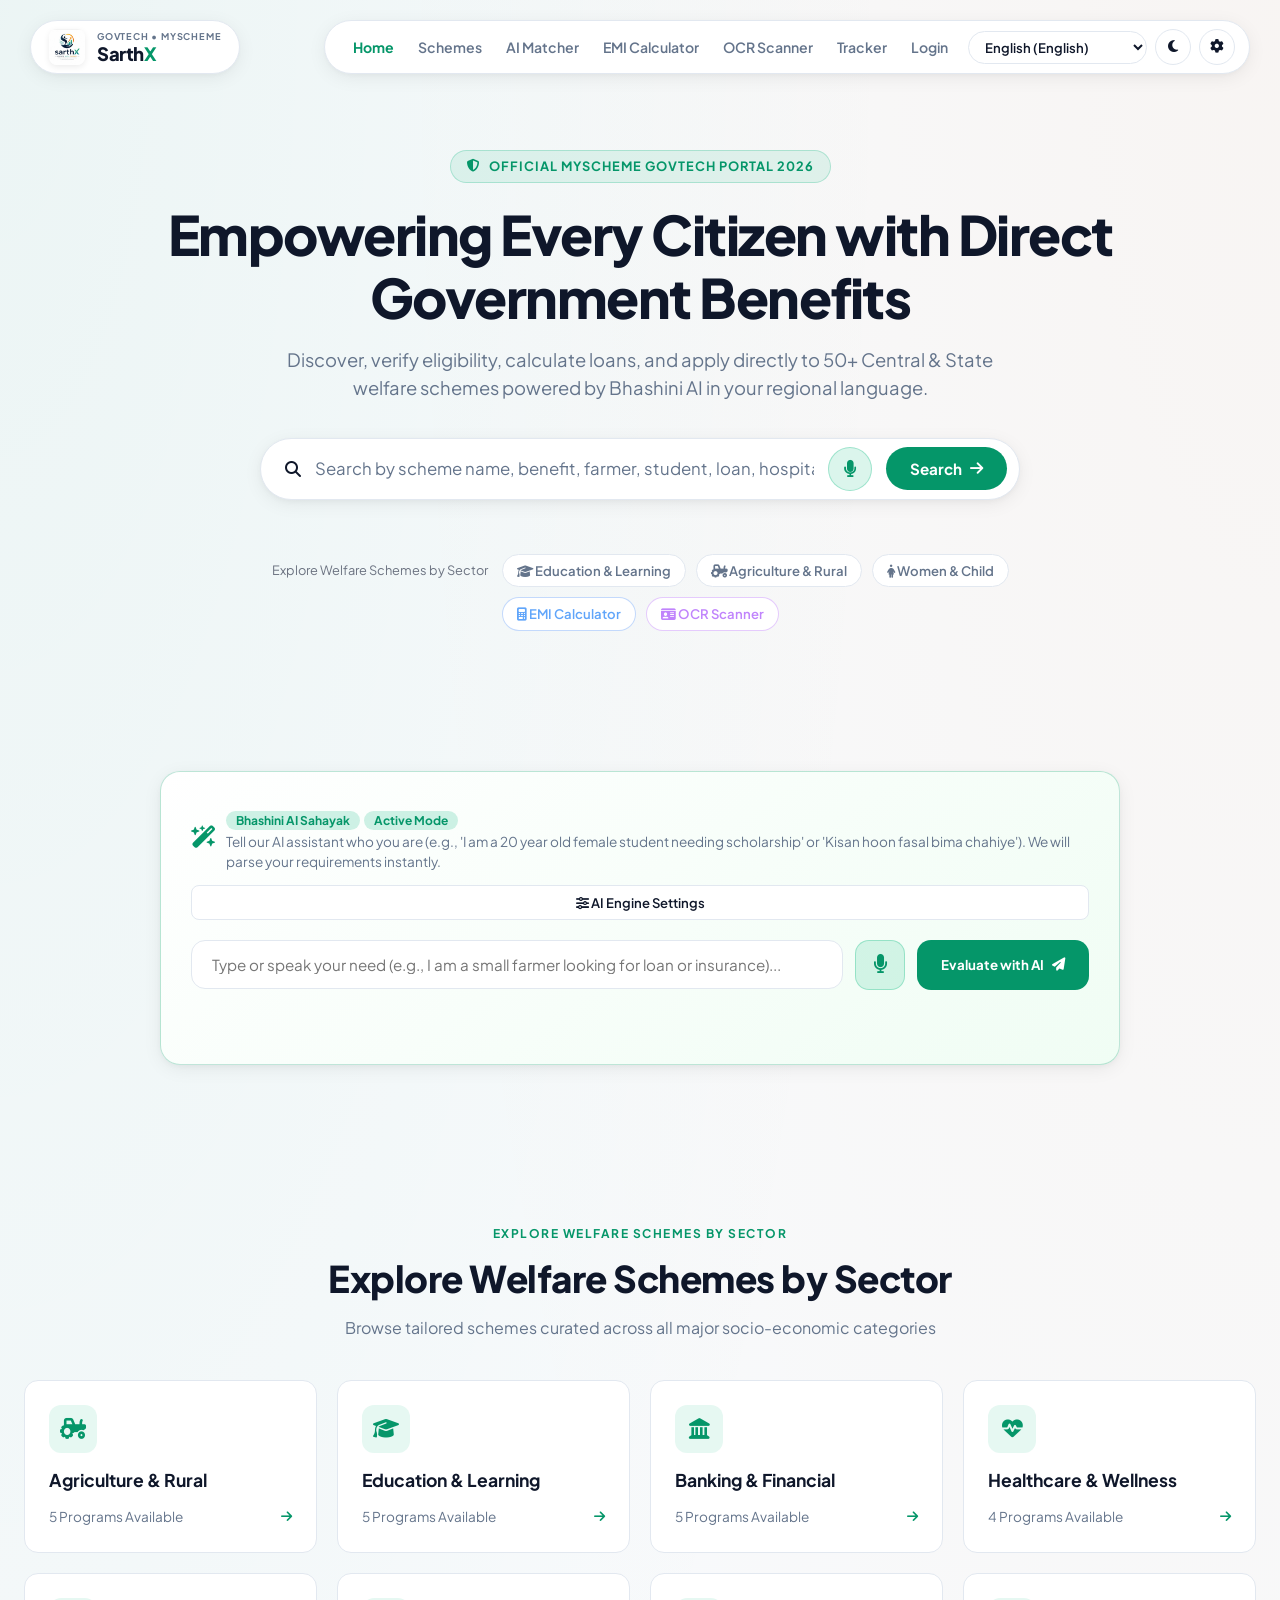
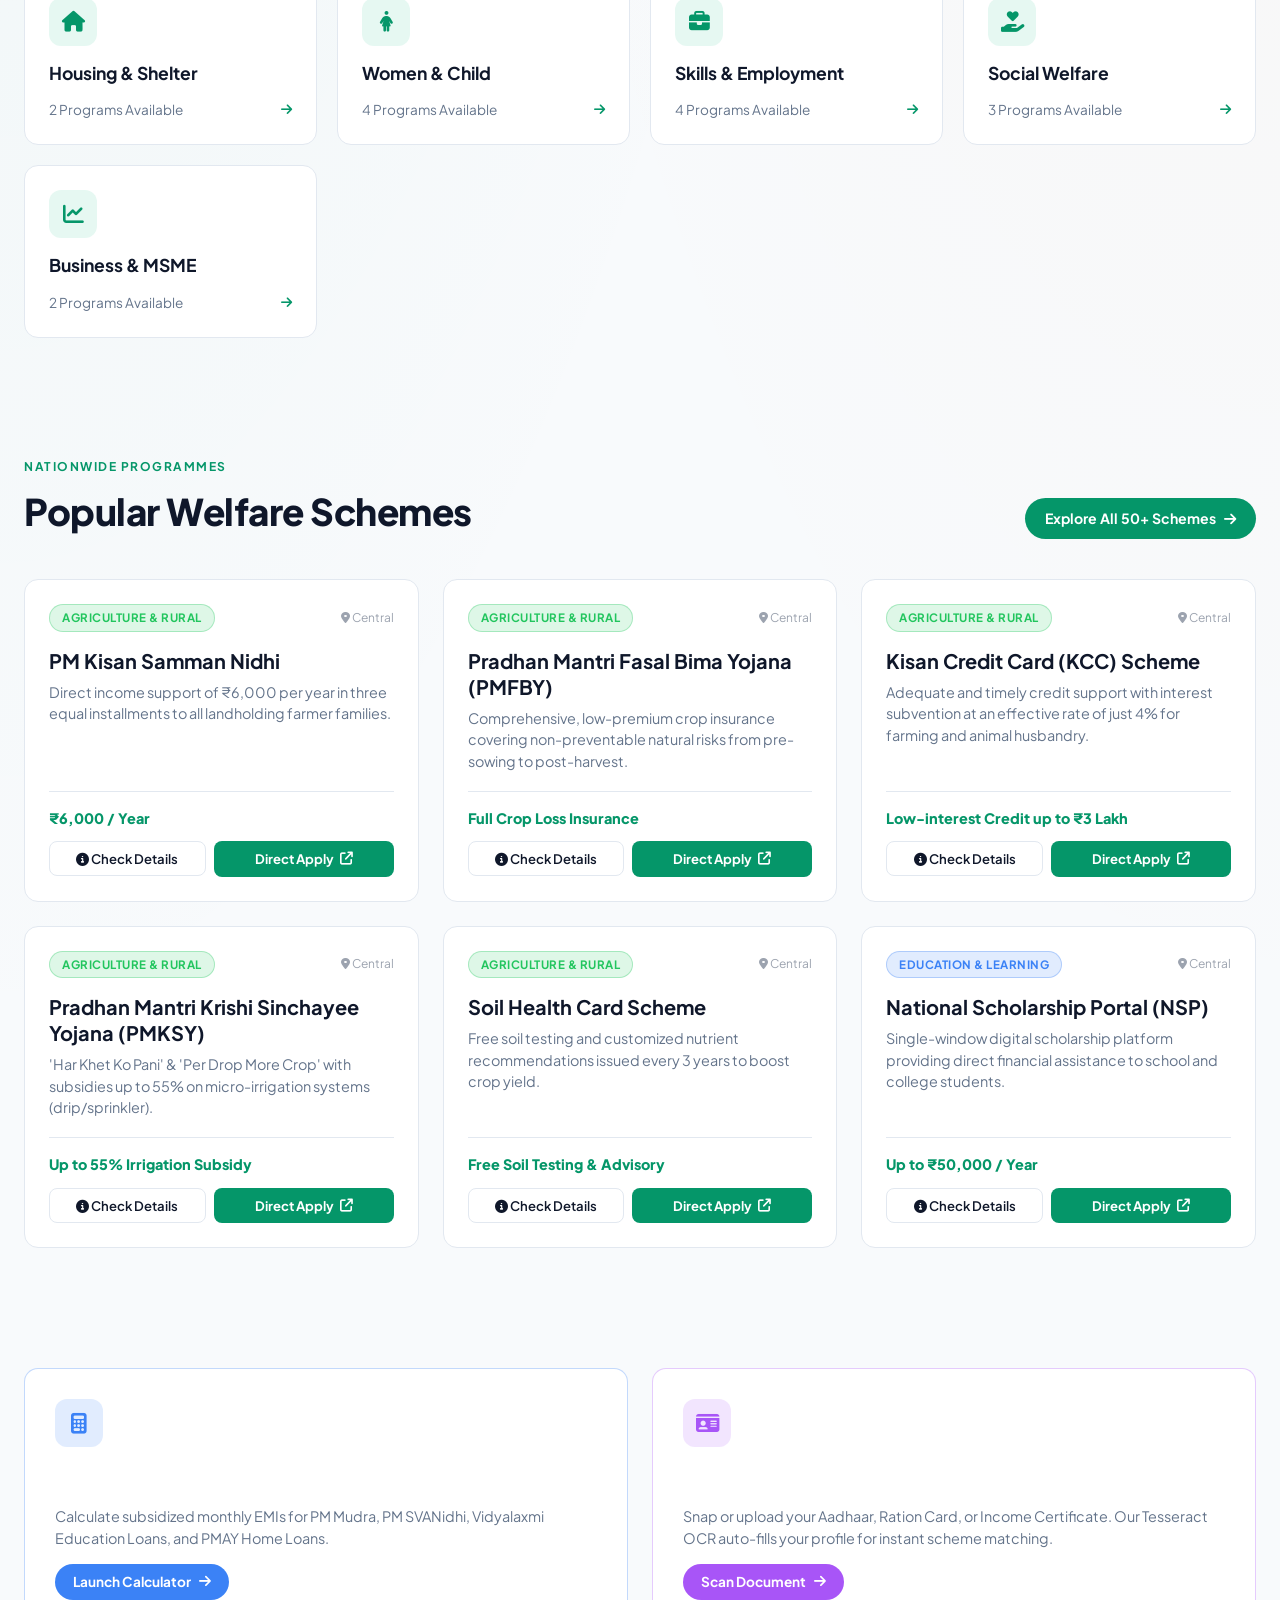
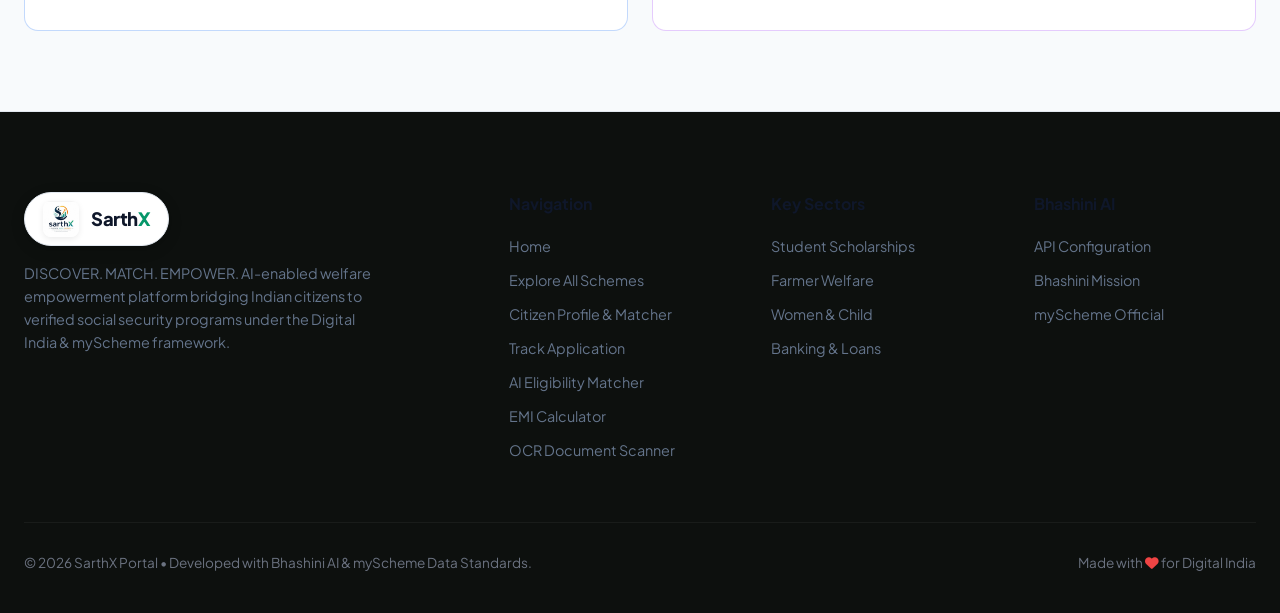
==== commit 6593918c: "feat: add customer login, scheme match scoring, gov form auto-fill bridge, application tracker, offi" ====
--- a/index.html
+++ b/index.html
@@ -18,7 +18,7 @@
        ============================================== -->
     <header class="site-header">
         <a href="index.html" class="nav-brand-pill">
-            <div class="brand-emblem"><i class="fa-solid fa-landmark-flag"></i></div>
+            <img src="img/sarthx-logo.png" alt="SarthX Logo" class="brand-logo-img">
             <div class="brand-text-box">
                 <span class="brand-subtitle">GovTech • MyScheme</span>
                 <span class="nav-brand">Sarth<span>X</span></span>
@@ -32,7 +32,8 @@
                 <li><a href="aimatcher.html" data-i18n="AI Matcher">AI Matcher</a></li>
                 <li><a href="calculator.html" data-i18n="Calculator">EMI Calculator</a></li>
                 <li><a href="ocr-scanner.html" data-i18n="OCR Scanner">OCR Scanner</a></li>
-                <li><a href="eligibility.html" data-i18n="Eligibility">Eligibility</a></li>
+                <li><a href="tracker.html" data-i18n="Tracker">Track Status</a></li>
+                <li><a href="login.html" data-i18n="Login">Login / Match</a></li>
             </ul>
 
             <div class="nav-actions">
@@ -43,7 +44,18 @@
                     <option value="mr">मराठी (Marathi)</option>
                     <option value="te">తెలుగు (Telugu)</option>
                     <option value="ta">தமிழ் (Tamil)</option>
+                    <option value="gu">ગુજરાતી (Gujarati)</option>
+                    <option value="kn">ಕನ್ನಡ (Kannada)</option>
+                    <option value="ml">മലയാളം (Malayalam)</option>
+                    <option value="pa">ਪੰਜਾਬੀ (Punjabi)</option>
+                    <option value="or">ଓଡ଼ିଆ (Odia)</option>
+                    <option value="as">অসমীয়া (Assamese)</option>
+                    <option value="ur">اردو (Urdu)</option>
                 </select>
+
+                <button id="themeToggleBtn" class="theme-toggle-btn" title="Toggle Light/Dark Theme" onclick="toggleTheme()">
+                    <i class="fa-solid fa-moon"></i>
+                </button>
 
                 <button id="bhashiniSettingsBtn" class="nav-icon-btn" onclick="openBhashiniModal()" title="Bhashini AI API Settings">
                     <i class="fa-solid fa-gear"></i>
@@ -57,14 +69,15 @@
     </header>
 
     <!-- Mobile Navigation Drawer -->
-    <div id="mobileDrawer" style="display: none; position: fixed; top: 80px; left: 20px; right: 20px; background: #171c19; border: 1px solid var(--border-color); border-radius: 16px; padding: 24px; z-index: 999; box-shadow: 0 20px 40px rgba(0,0,0,0.8);">
+    <div id="mobileDrawer" style="display: none; position: fixed; top: 80px; left: 20px; right: 20px; background: var(--bg-card); border: 1px solid var(--border-color); border-radius: 16px; padding: 24px; z-index: 999; box-shadow: var(--shadow-soft);">
         <ul style="list-style: none; display: flex; flex-direction: column; gap: 16px;">
             <li><a href="index.html" style="font-size: 1.1rem; font-weight: 700; color: var(--primary);">Home</a></li>
-            <li><a href="schemes.html" style="font-size: 1.1rem; font-weight: 600; color: #fff;">Schemes Directory</a></li>
-            <li><a href="aimatcher.html" style="font-size: 1.1rem; font-weight: 600; color: #fff;">AI Matcher</a></li>
-            <li><a href="calculator.html" style="font-size: 1.1rem; font-weight: 600; color: #fff;">EMI Calculator</a></li>
-            <li><a href="ocr-scanner.html" style="font-size: 1.1rem; font-weight: 600; color: #fff;">OCR Scanner</a></li>
-            <li><a href="eligibility.html" style="font-size: 1.1rem; font-weight: 600; color: #fff;">Eligibility Matrix</a></li>
+            <li><a href="schemes.html" style="font-size: 1.1rem; font-weight: 600; color: var(--text-main);">Schemes Directory</a></li>
+            <li><a href="aimatcher.html" style="font-size: 1.1rem; font-weight: 600; color: var(--text-main);">AI Matcher</a></li>
+            <li><a href="calculator.html" style="font-size: 1.1rem; font-weight: 600; color: var(--text-main);">EMI Calculator</a></li>
+            <li><a href="ocr-scanner.html" style="font-size: 1.1rem; font-weight: 600; color: var(--text-main);">OCR Scanner</a></li>
+            <li><a href="tracker.html" style="font-size: 1.1rem; font-weight: 600; color: var(--text-main);">Track Application</a></li>
+            <li><a href="login.html" style="font-size: 1.1rem; font-weight: 600; color: var(--text-main);">Login / Match</a></li>
         </ul>
     </div>
 
@@ -306,11 +319,11 @@
         <div class="footer-container">
             <div>
                 <a href="index.html" class="nav-brand-pill" style="display: inline-flex; margin-bottom: 16px;">
-                    <div class="brand-emblem"><i class="fa-solid fa-landmark-flag"></i></div>
+                    <img src="img/sarthx-logo.png" alt="SarthX Logo" class="brand-logo-img">
                     <span class="nav-brand">Sarth<span>X</span></span>
                 </a>
                 <p style="font-size: 0.9rem; color: var(--text-muted); line-height: 1.6; max-width: 360px;">
-                    An AI-enabled welfare empowerment platform bridging Indian citizens to verified social security programs under the Digital India & myScheme framework.
+                    DISCOVER. MATCH. EMPOWER. AI-enabled welfare empowerment platform bridging Indian citizens to verified social security programs under the Digital India & myScheme framework.
                 </p>
             </div>
 
@@ -319,10 +332,11 @@
                 <ul class="footer-links">
                     <li><a href="index.html">Home</a></li>
                     <li><a href="schemes.html">Explore All Schemes</a></li>
+                    <li><a href="login.html">Citizen Profile & Matcher</a></li>
+                    <li><a href="tracker.html">Track Application</a></li>
                     <li><a href="aimatcher.html">AI Eligibility Matcher</a></li>
                     <li><a href="calculator.html">EMI Calculator</a></li>
                     <li><a href="ocr-scanner.html">OCR Document Scanner</a></li>
-                    <li><a href="eligibility.html">Document Matrix</a></li>
                 </ul>
             </div>
 
@@ -356,7 +370,24 @@
     <script src="js/schemes-data.js"></script>
     <script src="js/translations.js"></script>
     <script src="js/bhashini.js"></script>
+    <script src="js/gov-bridge.js"></script>
     <script>
+        function toggleTheme() {
+            document.body.classList.toggle('dark-theme');
+            const isDark = document.body.classList.contains('dark-theme');
+            localStorage.setItem('sarthx_theme', isDark ? 'dark' : 'light');
+            const icon = document.querySelector('#themeToggleBtn i');
+            if (icon) {
+                icon.className = isDark ? 'fa-solid fa-sun' : 'fa-solid fa-moon';
+            }
+        }
+
+        if (localStorage.getItem('sarthx_theme') === 'dark') {
+            document.body.classList.add('dark-theme');
+            const icon = document.querySelector('#themeToggleBtn i');
+            if (icon) icon.className = 'fa-solid fa-sun';
+        }
+
         function initLandingPage() {
             const categoriesGrid = document.getElementById('categoriesGrid');
             if (categoriesGrid && window.SCHEMES_METADATA) {
--- a/css/style.css
+++ b/css/style.css
@@ -3,11 +3,44 @@
    ========================================================= */
 
 :root {
-    --bg-dark: #121513;
-    --bg-card: #1c211e;
-    --bg-card-hover: #242b27;
-    --bg-input: #151916;
-    --border-color: rgba(255, 255, 255, 0.08);
+    --bg-dark: #f8fafc;
+    --bg-card: #ffffff;
+    --bg-card-hover: #f1f5f9;
+    --bg-input: #ffffff;
+    --border-color: #e2e8f0;
+    --border-focus: #059669;
+    
+    --primary: #059669;
+    --primary-glow: rgba(5, 150, 105, 0.18);
+    --primary-hover: #047857;
+    --accent-blue: #2563eb;
+    --accent-amber: #f59e0b;
+    --accent-orange: #f97316;
+    --accent-purple: #7c3aed;
+    
+    --text-main: #0f172a;
+    --text-muted: #64748b;
+    --text-dark: #0f172a;
+    --pill-bg: #ffffff;
+    --pill-border: #e2e8f0;
+    
+    --radius-sm: 8px;
+    --radius-md: 14px;
+    --radius-lg: 20px;
+    --radius-pill: 40px;
+    
+    --shadow-soft: 0 4px 20px -2px rgba(0, 0, 0, 0.08), 0 2px 6px -1px rgba(0, 0, 0, 0.04);
+    --shadow-card: 0 2px 10px rgba(0, 0, 0, 0.05);
+    --shadow-glow: 0 0 20px rgba(5, 150, 105, 0.16);
+    --transition: all 0.25s ease;
+}
+
+body.dark-theme {
+    --bg-dark: #0c1218;
+    --bg-card: #151e28;
+    --bg-card-hover: #1e293b;
+    --bg-input: #0f172a;
+    --border-color: rgba(255, 255, 255, 0.1);
     --border-focus: #10b981;
     
     --primary: #10b981;
@@ -15,21 +48,18 @@
     --primary-hover: #059669;
     --accent-blue: #3b82f6;
     --accent-amber: #f59e0b;
-    --accent-purple: #8b5cf6;
+    --accent-orange: #fb923c;
+    --accent-purple: #a855f7;
     
-    --text-main: #f3f4f6;
-    --text-muted: #9ca3af;
-    --text-dark: #121513;
-    --pill-bg: #f4efe6;
+    --text-main: #f1f5f9;
+    --text-muted: #94a3b8;
+    --text-dark: #f8fafc;
+    --pill-bg: #151e28;
+    --pill-border: rgba(255, 255, 255, 0.12);
     
-    --radius-sm: 8px;
-    --radius-md: 14px;
-    --radius-lg: 20px;
-    --radius-pill: 40px;
-    
-    --shadow-soft: 0 10px 30px rgba(0, 0, 0, 0.4);
+    --shadow-soft: 0 10px 30px rgba(0, 0, 0, 0.45);
+    --shadow-card: 0 10px 25px rgba(0, 0, 0, 0.35);
     --shadow-glow: 0 0 25px rgba(16, 185, 129, 0.2);
-    --transition: all 0.25s ease;
 }
 
 * {
@@ -46,6 +76,13 @@
     overflow-x: hidden;
     line-height: 1.5;
     min-height: 100vh;
+    background-image: radial-gradient(at 0% 0%, rgba(5, 150, 105, 0.05) 0px, transparent 50%),
+                      radial-gradient(at 100% 0%, rgba(249, 115, 22, 0.04) 0px, transparent 50%);
+}
+
+body.dark-theme {
+    background-image: radial-gradient(at 0% 0%, rgba(16, 185, 129, 0.08) 0px, transparent 50%),
+                      radial-gradient(at 100% 0%, rgba(59, 130, 246, 0.06) 0px, transparent 50%);
 }
 
 a {
@@ -83,24 +120,34 @@
 .nav-brand-pill {
     background: var(--pill-bg);
     color: var(--text-dark);
-    padding: 10px 22px;
+    padding: 8px 18px;
     border-radius: var(--radius-pill);
     display: flex;
     align-items: center;
-    gap: 14px;
+    gap: 12px;
     box-shadow: var(--shadow-soft);
+    border: 1px solid var(--border-color);
     text-decoration: none;
     transition: var(--transition);
 }
 
 .nav-brand-pill:hover {
     transform: translateY(-2px);
+    box-shadow: 0 8px 25px -4px rgba(0,0,0,0.12);
+}
+
+.brand-logo-img {
+    width: 36px;
+    height: 36px;
+    object-fit: contain;
+    border-radius: 8px;
+    box-shadow: 0 2px 6px rgba(0,0,0,0.08);
 }
 
 .brand-emblem {
     width: 34px;
     height: 34px;
-    background: #10b981;
+    background: var(--primary);
     color: #ffffff;
     border-radius: 50%;
     display: flex;
@@ -118,13 +165,13 @@
 .brand-subtitle {
     font-size: 0.58rem;
     font-weight: 700;
-    color: #666;
+    color: var(--text-muted);
     letter-spacing: 0.8px;
     text-transform: uppercase;
 }
 
 .nav-brand {
-    color: var(--text-dark);
+    color: var(--text-main);
     font-weight: 800;
     font-size: 1.15rem;
     letter-spacing: -0.5px;
@@ -137,23 +184,24 @@
 
 .nav-pill-right {
     background: var(--pill-bg);
-    padding: 8px 12px 8px 24px;
+    padding: 8px 14px 8px 24px;
     border-radius: var(--radius-pill);
     display: flex;
     align-items: center;
-    gap: 20px;
+    gap: 16px;
     box-shadow: var(--shadow-soft);
+    border: 1px solid var(--border-color);
 }
 
 .nav-links {
     display: flex;
     align-items: center;
-    gap: 18px;
+    gap: 16px;
     list-style: none;
 }
 
 .nav-links a {
-    color: #4b5563;
+    color: var(--text-muted);
     font-size: 0.88rem;
     font-weight: 600;
     transition: color 0.2s ease;
@@ -163,7 +211,7 @@
 
 .nav-links a:hover,
 .nav-links a.active {
-    color: var(--text-dark);
+    color: var(--primary);
     font-weight: 700;
 }
 
@@ -173,10 +221,11 @@
     gap: 8px;
 }
 
-.nav-icon-btn {
+.nav-icon-btn,
+.theme-toggle-btn {
     background: transparent;
-    border: 1px solid rgba(0, 0, 0, 0.12);
-    color: var(--text-dark);
+    border: 1px solid var(--border-color);
+    color: var(--text-main);
     width: 36px;
     height: 36px;
     border-radius: 50%;
@@ -187,19 +236,21 @@
     transition: var(--transition);
 }
 
-.nav-icon-btn:hover {
-    background: rgba(0, 0, 0, 0.08);
+.nav-icon-btn:hover,
+.theme-toggle-btn:hover {
+    background: var(--bg-card-hover);
+    color: var(--primary);
     transform: scale(1.05);
 }
 
 .nav-lang-select {
-    background: rgba(255, 255, 255, 0.08);
-    border: 1px solid rgba(0, 0, 0, 0.15);
+    background: var(--bg-card);
+    border: 1px solid var(--border-color);
     border-radius: 20px;
     padding: 6px 12px;
     font-size: 0.82rem;
     font-weight: 600;
-    color: var(--text-dark);
+    color: var(--text-main);
     cursor: pointer;
     outline: none;
     min-width: 145px;
@@ -208,8 +259,8 @@
 }
 
 .nav-lang-select option {
-    background: #181d19;
-    color: #e5e7eb;
+    background: var(--bg-card);
+    color: var(--text-main);
     padding: 8px 12px;
     font-size: 0.85rem;
 }
@@ -287,7 +338,7 @@
     display: flex;
     align-items: center;
     gap: 14px;
-    box-shadow: 0 15px 35px rgba(0, 0, 0, 0.35);
+    box-shadow: var(--shadow-soft);
     transition: var(--transition);
 }
 
@@ -301,12 +352,12 @@
     background: transparent;
     border: none;
     outline: none;
-    color: #ffffff;
+    color: var(--text-main);
     font-size: 1.05rem;
 }
 
 .search-input::placeholder {
-    color: #6b7280;
+    color: var(--text-muted);
 }
 
 .bhashini-mic-btn {
@@ -401,13 +452,19 @@
    BHASHINI CONVERSATIONAL SAHAYAK CARD
    ========================================================= */
 .bhashini-assistant-card {
-    background: linear-gradient(145deg, #1c2320 0%, #171d1a 100%);
-    border: 1px solid rgba(16, 185, 129, 0.25);
+    background: linear-gradient(145deg, #ffffff 0%, #f0fdf4 100%);
+    border: 1px solid rgba(5, 150, 105, 0.25);
     border-radius: var(--radius-lg);
     padding: 30px;
     max-width: 960px;
     margin: 40px auto;
     position: relative;
+    box-shadow: var(--shadow-soft);
+}
+
+body.dark-theme .bhashini-assistant-card {
+    background: linear-gradient(145deg, #1c2320 0%, #171d1a 100%);
+    border-color: rgba(16, 185, 129, 0.25);
     box-shadow: 0 20px 40px rgba(0, 0, 0, 0.5);
 }
 
@@ -434,6 +491,7 @@
 .assistant-badge h3 {
     font-size: 1.25rem;
     font-weight: 700;
+    color: var(--text-main);
 }
 
 .assistant-badge span {
@@ -454,11 +512,11 @@
 
 .assistant-input {
     flex: 1;
-    background: var(--bg-dark);
+    background: var(--bg-card);
     border: 1px solid var(--border-color);
     padding: 14px 20px;
     border-radius: var(--radius-md);
-    color: #ffffff;
+    color: var(--text-main);
     font-size: 0.95rem;
     outline: none;
     transition: var(--transition);
@@ -583,7 +641,7 @@
 .category-card h4 {
     font-size: 1.1rem;
     font-weight: 700;
-    color: #ffffff;
+    color: var(--text-main);
 }
 
 .category-count {
@@ -611,6 +669,7 @@
     display: flex;
     flex-direction: column;
     gap: 20px;
+    box-shadow: var(--shadow-card);
 }
 
 .schemes-search-bar {
@@ -635,11 +694,11 @@
 
 .schemes-search-bar .search-box input {
     width: 100%;
-    background: var(--bg-dark);
+    background: var(--bg-card);
     border: 1px solid var(--border-color);
     padding: 14px 20px 14px 48px;
     border-radius: var(--radius-md);
-    color: #ffffff;
+    color: var(--text-main);
     font-size: 0.95rem;
     outline: none;
     transition: var(--transition);
@@ -650,9 +709,9 @@
 }
 
 .filter-select {
-    background: var(--bg-dark);
-    border: 1px solid var(--border-color);
-    color: #ffffff;
+    background: var(--bg-card);
+    border: 1px solid var(--border-color);
+    color: var(--text-main);
     padding: 0 18px;
     height: 48px;
     border-radius: var(--radius-md);
@@ -660,6 +719,7 @@
     font-weight: 600;
     outline: none;
     cursor: pointer;
+    transition: var(--transition);
 }
 
 .category-filter-tabs {
@@ -669,7 +729,7 @@
 }
 
 .filter-tab-btn {
-    background: var(--bg-dark);
+    background: var(--bg-card);
     border: 1px solid var(--border-color);
     color: var(--text-muted);
     padding: 10px 18px;
@@ -680,8 +740,9 @@
 }
 
 .filter-tab-btn:hover {
-    color: #ffffff;
-    border-color: rgba(255, 255, 255, 0.2);
+    color: var(--primary);
+    border-color: var(--primary);
+    background: var(--bg-card-hover);
 }
 
 .filter-tab-btn.active {
@@ -747,7 +808,7 @@
     font-size: 1.25rem;
     font-weight: 700;
     margin-bottom: 8px;
-    color: #ffffff;
+    color: var(--text-main);
     line-height: 1.3;
 }
 
@@ -791,8 +852,9 @@
 
 .check-details-btn {
     flex: 1;
-    background: rgba(255, 255, 255, 0.08);
-    color: #ffffff;
+    background: var(--bg-card);
+    border: 1px solid var(--border-color);
+    color: var(--text-main);
     padding: 8px 14px;
     border-radius: 8px;
     font-size: 0.82rem;
@@ -802,8 +864,9 @@
 }
 
 .check-details-btn:hover {
-    background: rgba(255, 255, 255, 0.18);
-    color: #ffffff;
+    background: var(--bg-card-hover);
+    color: var(--primary);
+    border-color: var(--primary);
 }
 
 .direct-apply-btn {
@@ -837,7 +900,7 @@
     left: 0;
     width: 100vw;
     height: 100vh;
-    background: rgba(0, 0, 0, 0.75);
+    background: rgba(15, 23, 42, 0.6);
     backdrop-filter: blur(8px);
     display: flex;
     align-items: center;
@@ -855,7 +918,7 @@
 }
 
 .modal-content {
-    background: #171c19;
+    background: var(--bg-card);
     border: 1px solid var(--border-color);
     border-radius: var(--radius-lg);
     max-width: 680px;
@@ -864,9 +927,10 @@
     overflow-y: auto;
     padding: 36px;
     position: relative;
-    box-shadow: 0 25px 50px rgba(0, 0, 0, 0.6);
+    box-shadow: 0 25px 50px rgba(0, 0, 0, 0.2);
     transform: translateY(20px);
     transition: transform 0.3s ease;
+    color: var(--text-main);
 }
 
 .modal-overlay.active .modal-content {
@@ -877,7 +941,8 @@
     position: absolute;
     top: 20px;
     right: 20px;
-    background: rgba(255, 255, 255, 0.06);
+    background: var(--bg-card-hover);
+    border: 1px solid var(--border-color);
     color: var(--text-muted);
     width: 38px;
     height: 38px;
@@ -890,8 +955,8 @@
 }
 
 .modal-close-btn:hover {
-    background: rgba(255, 255, 255, 0.15);
-    color: #ffffff;
+    background: var(--border-color);
+    color: var(--text-main);
 }
 
 .modal-header {
@@ -913,7 +978,7 @@
 .modal-title {
     font-size: 1.6rem;
     font-weight: 800;
-    color: #ffffff;
+    color: var(--text-main);
     line-height: 1.25;
 }
 
@@ -952,7 +1017,7 @@
 }
 
 .info-box {
-    background: var(--bg-dark);
+    background: var(--bg-card-hover);
     border: 1px solid var(--border-color);
     padding: 16px;
     border-radius: var(--radius-md);
@@ -970,13 +1035,13 @@
 .info-box p {
     font-size: 0.95rem;
     font-weight: 600;
-    color: #ffffff;
+    color: var(--text-main);
 }
 
 .modal-section-title {
     font-size: 1rem;
     font-weight: 700;
-    color: #ffffff;
+    color: var(--text-main);
     margin-bottom: 10px;
     display: flex;
     align-items: center;
@@ -1086,7 +1151,7 @@
 .step-title {
     font-size: 1.8rem;
     font-weight: 800;
-    color: #ffffff;
+    color: var(--text-main);
     line-height: 1.25;
 }
 
@@ -1098,7 +1163,7 @@
 }
 
 .option-card {
-    background: var(--bg-dark);
+    background: var(--bg-card);
     border: 2px solid var(--border-color);
     border-radius: var(--radius-md);
     padding: 22px;
@@ -1108,7 +1173,7 @@
 }
 
 .option-card:hover {
-    border-color: rgba(16, 185, 129, 0.4);
+    border-color: var(--primary);
     background: var(--bg-card-hover);
 }
 
@@ -1127,7 +1192,7 @@
 .option-card h4 {
     font-size: 1.05rem;
     font-weight: 700;
-    color: #ffffff;
+    color: var(--text-main);
 }
 
 .option-card p {
@@ -1175,8 +1240,9 @@
 }
 
 .wizard-btn-prev:hover {
-    color: #ffffff;
-    border-color: rgba(255, 255, 255, 0.3);
+    color: var(--primary);
+    border-color: var(--primary);
+    background: var(--bg-card-hover);
 }
 
 .wizard-btn-next {
@@ -1211,7 +1277,7 @@
     border: 1px solid var(--border-color);
     border-radius: var(--radius-lg);
     padding: 32px;
-    box-shadow: var(--shadow-soft);
+    box-shadow: var(--shadow-card);
 }
 
 .calc-preset-tabs {
@@ -1222,7 +1288,7 @@
 }
 
 .preset-chip {
-    background: var(--bg-dark);
+    background: var(--bg-card);
     border: 1px solid var(--border-color);
     color: var(--text-muted);
     padding: 6px 14px;
@@ -1255,7 +1321,7 @@
 .calc-label {
     font-size: 0.88rem;
     font-weight: 700;
-    color: #ffffff;
+    color: var(--text-main);
 }
 
 .calc-val-badge {
@@ -1275,14 +1341,20 @@
 }
 
 .calc-results-card {
-    background: linear-gradient(145deg, #1a221e 0%, #151b18 100%);
-    border: 1px solid rgba(16, 185, 129, 0.3);
+    background: linear-gradient(145deg, #ffffff 0%, #f0fdf4 100%);
+    border: 1px solid rgba(5, 150, 105, 0.25);
     border-radius: var(--radius-lg);
     padding: 32px;
-    box-shadow: 0 15px 35px rgba(0,0,0,0.5);
+    box-shadow: var(--shadow-soft);
     display: flex;
     flex-direction: column;
     gap: 20px;
+}
+
+body.dark-theme .calc-results-card {
+    background: linear-gradient(145deg, #1a221e 0%, #151b18 100%);
+    border-color: rgba(16, 185, 129, 0.3);
+    box-shadow: 0 15px 35px rgba(0,0,0,0.5);
 }
 
 .emi-highlight-box {
@@ -1294,7 +1366,7 @@
 .emi-amount-large {
     font-size: 2.8rem;
     font-weight: 800;
-    color: #ffffff;
+    color: var(--text-main);
     line-height: 1.1;
     margin: 6px 0;
 }
@@ -1318,7 +1390,7 @@
 
 .metric-item span:last-child {
     font-weight: 700;
-    color: #ffffff;
+    color: var(--text-main);
 }
 
 .split-bar-container {
@@ -1398,7 +1470,7 @@
 .ocr-progress-bar {
     width: 100%;
     height: 8px;
-    background: var(--bg-dark);
+    background: var(--bg-card-hover);
     border-radius: 4px;
     overflow: hidden;
 }
@@ -1411,7 +1483,7 @@
 }
 
 .extracted-data-card {
-    background: var(--bg-dark);
+    background: var(--bg-card-hover);
     border: 1px solid var(--border-color);
     border-radius: var(--radius-md);
     padding: 24px;
@@ -1473,7 +1545,7 @@
 .footer-col h3 {
     font-size: 1rem;
     font-weight: 700;
-    color: #ffffff;
+    color: var(--text-main);
     margin-bottom: 18px;
 }
 
@@ -1564,3 +1636,497 @@
         flex-direction: column;
     }
 }
+
+/* =========================================================
+   CUSTOMER LOGIN & ONBOARDING STYLES (login.html)
+   ========================================================= */
+.login-page-wrapper {
+    padding-top: 130px;
+    padding-bottom: 80px;
+}
+
+.login-hero-header {
+    text-align: center;
+    max-width: 680px;
+    margin: 0 auto 36px auto;
+}
+
+.login-brand-banner {
+    display: flex;
+    flex-direction: column;
+    align-items: center;
+    gap: 12px;
+    margin-bottom: 20px;
+}
+
+.login-logo-img {
+    width: 72px;
+    height: 72px;
+    object-fit: contain;
+    border-radius: 16px;
+    box-shadow: 0 4px 15px rgba(0, 0, 0, 0.08);
+}
+
+.login-card {
+    background: var(--bg-card);
+    border: 1px solid var(--border-color);
+    border-radius: var(--radius-lg);
+    padding: 36px;
+    box-shadow: var(--shadow-card);
+    max-width: 860px;
+    margin: 0 auto 40px auto;
+}
+
+.form-grid-2col {
+    display: grid;
+    grid-template-columns: 1fr 1fr;
+    gap: 20px;
+}
+
+.form-group {
+    display: flex;
+    flex-direction: column;
+    gap: 8px;
+    margin-bottom: 20px;
+}
+
+.form-label {
+    font-size: 0.88rem;
+    font-weight: 700;
+    color: var(--text-main);
+    display: flex;
+    align-items: center;
+    gap: 6px;
+}
+
+.form-label span.req {
+    color: #ef4444;
+}
+
+.form-input,
+.form-select {
+    width: 100%;
+    background: var(--bg-card);
+    border: 1.5px solid var(--border-color);
+    color: var(--text-main);
+    padding: 13px 18px;
+    border-radius: var(--radius-md);
+    font-size: 0.95rem;
+    font-family: inherit;
+    outline: none;
+    transition: var(--transition);
+}
+
+.form-input:focus,
+.form-select:focus {
+    border-color: var(--primary);
+    box-shadow: 0 0 0 3px rgba(5, 150, 105, 0.12);
+}
+
+.phone-otp-group {
+    display: flex;
+    gap: 10px;
+}
+
+.btn-send-otp {
+    background: rgba(5, 150, 105, 0.12);
+    color: var(--primary);
+    border: 1px solid rgba(5, 150, 105, 0.3);
+    padding: 0 18px;
+    border-radius: var(--radius-md);
+    font-weight: 700;
+    font-size: 0.85rem;
+    white-space: nowrap;
+    transition: var(--transition);
+}
+
+.btn-send-otp:hover {
+    background: var(--primary);
+    color: #ffffff;
+}
+
+.otp-verification-box {
+    background: var(--bg-card-hover);
+    border: 1px dashed var(--border-color);
+    border-radius: var(--radius-md);
+    padding: 16px;
+    margin-top: 10px;
+    display: none;
+}
+
+.btn-login-submit {
+    background: linear-gradient(135deg, var(--primary) 0%, #047857 100%);
+    color: #ffffff;
+    width: 100%;
+    padding: 16px;
+    border-radius: var(--radius-pill);
+    font-size: 1.05rem;
+    font-weight: 800;
+    display: flex;
+    align-items: center;
+    justify-content: center;
+    gap: 10px;
+    box-shadow: 0 4px 15px rgba(5, 150, 105, 0.3);
+    transition: var(--transition);
+    margin-top: 10px;
+}
+
+.btn-login-submit:hover {
+    transform: translateY(-2px);
+    box-shadow: 0 6px 20px rgba(5, 150, 105, 0.4);
+}
+
+/* Logged-in Profile Banner */
+.citizen-profile-bar {
+    background: linear-gradient(135deg, rgba(5, 150, 105, 0.08) 0%, rgba(37, 99, 235, 0.08) 100%);
+    border: 1px solid rgba(5, 150, 105, 0.25);
+    border-radius: var(--radius-lg);
+    padding: 24px 30px;
+    display: flex;
+    align-items: center;
+    justify-content: space-between;
+    flex-wrap: wrap;
+    gap: 16px;
+    margin-bottom: 36px;
+}
+
+.citizen-info-summary {
+    display: flex;
+    align-items: center;
+    gap: 18px;
+}
+
+.citizen-avatar {
+    width: 52px;
+    height: 52px;
+    background: linear-gradient(135deg, var(--primary), #2563eb);
+    color: #ffffff;
+    border-radius: 50%;
+    display: flex;
+    align-items: center;
+    justify-content: center;
+    font-size: 1.4rem;
+    font-weight: 800;
+}
+
+.citizen-badges {
+    display: flex;
+    gap: 8px;
+    flex-wrap: wrap;
+    margin-top: 6px;
+}
+
+.citizen-badge-chip {
+    font-size: 0.75rem;
+    font-weight: 700;
+    padding: 3px 10px;
+    border-radius: 12px;
+    background: var(--bg-card);
+    border: 1px solid var(--border-color);
+    color: var(--text-main);
+}
+
+/* Scheme Recommendations Grid & Match Score Pill */
+.match-score-pill {
+    display: inline-flex;
+    align-items: center;
+    gap: 6px;
+    padding: 6px 14px;
+    border-radius: var(--radius-pill);
+    font-weight: 800;
+    font-size: 0.85rem;
+    letter-spacing: 0.3px;
+}
+
+.match-high {
+    background: rgba(16, 185, 129, 0.15);
+    color: #059669;
+    border: 1px solid rgba(16, 185, 129, 0.35);
+}
+
+.match-mid {
+    background: rgba(245, 158, 11, 0.15);
+    color: #d97706;
+    border: 1px solid rgba(245, 158, 11, 0.35);
+}
+
+.match-reasons-list {
+    margin: 12px 0;
+    display: flex;
+    flex-direction: column;
+    gap: 5px;
+    font-size: 0.8rem;
+}
+
+.match-reason-item {
+    color: var(--text-muted);
+    display: flex;
+    align-items: center;
+    gap: 6px;
+}
+
+.match-reason-item i {
+    color: var(--primary);
+    font-size: 0.75rem;
+}
+
+.btn-auto-fill-gov {
+    flex: 1.3;
+    background: linear-gradient(135deg, #059669 0%, #047857 100%);
+    color: #ffffff;
+    padding: 9px 14px;
+    border-radius: 8px;
+    font-size: 0.82rem;
+    font-weight: 700;
+    display: flex;
+    align-items: center;
+    justify-content: center;
+    gap: 6px;
+    cursor: pointer;
+    transition: var(--transition);
+    border: none;
+}
+
+.btn-auto-fill-gov:hover {
+    transform: translateY(-1px);
+    box-shadow: 0 4px 12px rgba(5, 150, 105, 0.35);
+}
+
+/* =========================================================
+   GOVERNMENT FORM AUTO-FILL BRIDGE MODAL
+   ========================================================= */
+.gov-modal-dialog {
+    max-width: 760px;
+}
+
+.gov-modal-header {
+    border-bottom: 2px solid var(--border-color);
+    padding-bottom: 16px;
+    margin-bottom: 20px;
+    display: flex;
+    align-items: center;
+    justify-content: space-between;
+}
+
+.gov-emblem-badge {
+    display: flex;
+    align-items: center;
+    gap: 12px;
+}
+
+.gov-emblem-badge img {
+    height: 44px;
+    width: 44px;
+    object-fit: contain;
+    border-radius: 6px;
+}
+
+.gov-form-section-title {
+    font-size: 0.9rem;
+    font-weight: 800;
+    text-transform: uppercase;
+    letter-spacing: 0.8px;
+    color: var(--primary);
+    margin: 20px 0 12px 0;
+    display: flex;
+    align-items: center;
+    gap: 8px;
+}
+
+.gov-field-prefilled {
+    background: rgba(5, 150, 105, 0.05) !important;
+    border-color: rgba(5, 150, 105, 0.4) !important;
+}
+
+.gov-verified-check {
+    color: var(--primary);
+    font-size: 0.85rem;
+    margin-left: auto;
+}
+
+.gov-disclaimer-box {
+    background: var(--bg-card-hover);
+    border: 1px solid var(--border-color);
+    border-radius: var(--radius-md);
+    padding: 14px 18px;
+    font-size: 0.82rem;
+    color: var(--text-muted);
+    line-height: 1.5;
+    margin: 20px 0;
+}
+
+/* =========================================================
+   APPLICATION TRACKER STYLES (tracker.html)
+   ========================================================= */
+.tracker-page-wrapper {
+    padding-top: 130px;
+    padding-bottom: 80px;
+}
+
+.tracker-search-card {
+    background: var(--bg-card);
+    border: 1px solid var(--border-color);
+    border-radius: var(--radius-lg);
+    padding: 32px;
+    box-shadow: var(--shadow-card);
+    max-width: 760px;
+    margin: 0 auto 36px auto;
+}
+
+.tracker-search-input-group {
+    display: flex;
+    gap: 12px;
+    margin-top: 16px;
+}
+
+.tracker-result-card {
+    background: var(--bg-card);
+    border: 1px solid var(--border-color);
+    border-radius: var(--radius-lg);
+    padding: 32px;
+    box-shadow: var(--shadow-card);
+    max-width: 860px;
+    margin: 0 auto 30px auto;
+}
+
+.tracker-app-header {
+    display: flex;
+    justify-content: space-between;
+    align-items: flex-start;
+    border-bottom: 1px solid var(--border-color);
+    padding-bottom: 20px;
+    margin-bottom: 24px;
+    flex-wrap: wrap;
+    gap: 14px;
+}
+
+.tracker-ref-id {
+    font-size: 1.15rem;
+    font-weight: 800;
+    color: var(--primary);
+    font-family: monospace;
+    letter-spacing: 0.5px;
+}
+
+.status-badge-pipeline {
+    padding: 6px 16px;
+    border-radius: var(--radius-pill);
+    font-size: 0.85rem;
+    font-weight: 800;
+    display: inline-flex;
+    align-items: center;
+    gap: 6px;
+}
+
+.status-badge-approved { background: rgba(16, 185, 129, 0.15); color: #059669; border: 1px solid rgba(16, 185, 129, 0.3); }
+.status-badge-scrutiny { background: rgba(245, 158, 11, 0.15); color: #d97706; border: 1px solid rgba(245, 158, 11, 0.3); }
+.status-badge-disbursed { background: rgba(37, 99, 235, 0.15); color: #2563eb; border: 1px solid rgba(37, 99, 235, 0.3); }
+
+/* Interactive 4-Stage Timeline */
+.status-pipeline-steps {
+    display: grid;
+    grid-template-columns: repeat(4, 1fr);
+    gap: 12px;
+    margin: 32px 0;
+    position: relative;
+}
+
+.pipeline-step {
+    display: flex;
+    flex-direction: column;
+    align-items: center;
+    text-align: center;
+    position: relative;
+}
+
+.pipeline-step-node {
+    width: 44px;
+    height: 44px;
+    border-radius: 50%;
+    background: var(--bg-card);
+    border: 2px solid var(--border-color);
+    color: var(--text-muted);
+    display: flex;
+    align-items: center;
+    justify-content: center;
+    font-size: 1.1rem;
+    margin-bottom: 12px;
+    z-index: 2;
+    transition: var(--transition);
+}
+
+.pipeline-step.completed .pipeline-step-node {
+    background: var(--primary);
+    border-color: var(--primary);
+    color: #ffffff;
+}
+
+.pipeline-step.current .pipeline-step-node {
+    background: var(--bg-card);
+    border-color: var(--accent-orange);
+    color: var(--accent-orange);
+    box-shadow: 0 0 0 4px rgba(249, 115, 22, 0.2);
+    animation: pulseStep 1.8s infinite;
+}
+
+@keyframes pulseStep {
+    0% { transform: scale(1); }
+    50% { transform: scale(1.08); }
+    100% { transform: scale(1); }
+}
+
+.pipeline-step-label {
+    font-size: 0.82rem;
+    font-weight: 700;
+    color: var(--text-main);
+    line-height: 1.3;
+}
+
+.pipeline-step-time {
+    font-size: 0.72rem;
+    color: var(--text-muted);
+    margin-top: 4px;
+}
+
+/* Official Acknowledgement Receipt Card */
+.receipt-card-modal {
+    background: #ffffff;
+    color: #0f172a;
+    border: 2px dashed #cbd5e1;
+    border-radius: var(--radius-md);
+    padding: 28px;
+    margin: 20px 0;
+}
+
+.receipt-header-row {
+    display: flex;
+    justify-content: space-between;
+    align-items: center;
+    border-bottom: 1px solid #e2e8f0;
+    padding-bottom: 16px;
+    margin-bottom: 16px;
+}
+
+.receipt-qr-box {
+    width: 80px;
+    height: 80px;
+    border: 1px solid #e2e8f0;
+    display: flex;
+    align-items: center;
+    justify-content: center;
+    font-size: 2.2rem;
+    color: #059669;
+    background: #f8fafc;
+    border-radius: 8px;
+}
+
+@media (max-width: 768px) {
+    .form-grid-2col {
+        grid-template-columns: 1fr;
+    }
+    
+    .status-pipeline-steps {
+        grid-template-columns: 1fr;
+        gap: 20px;
+    }
+}
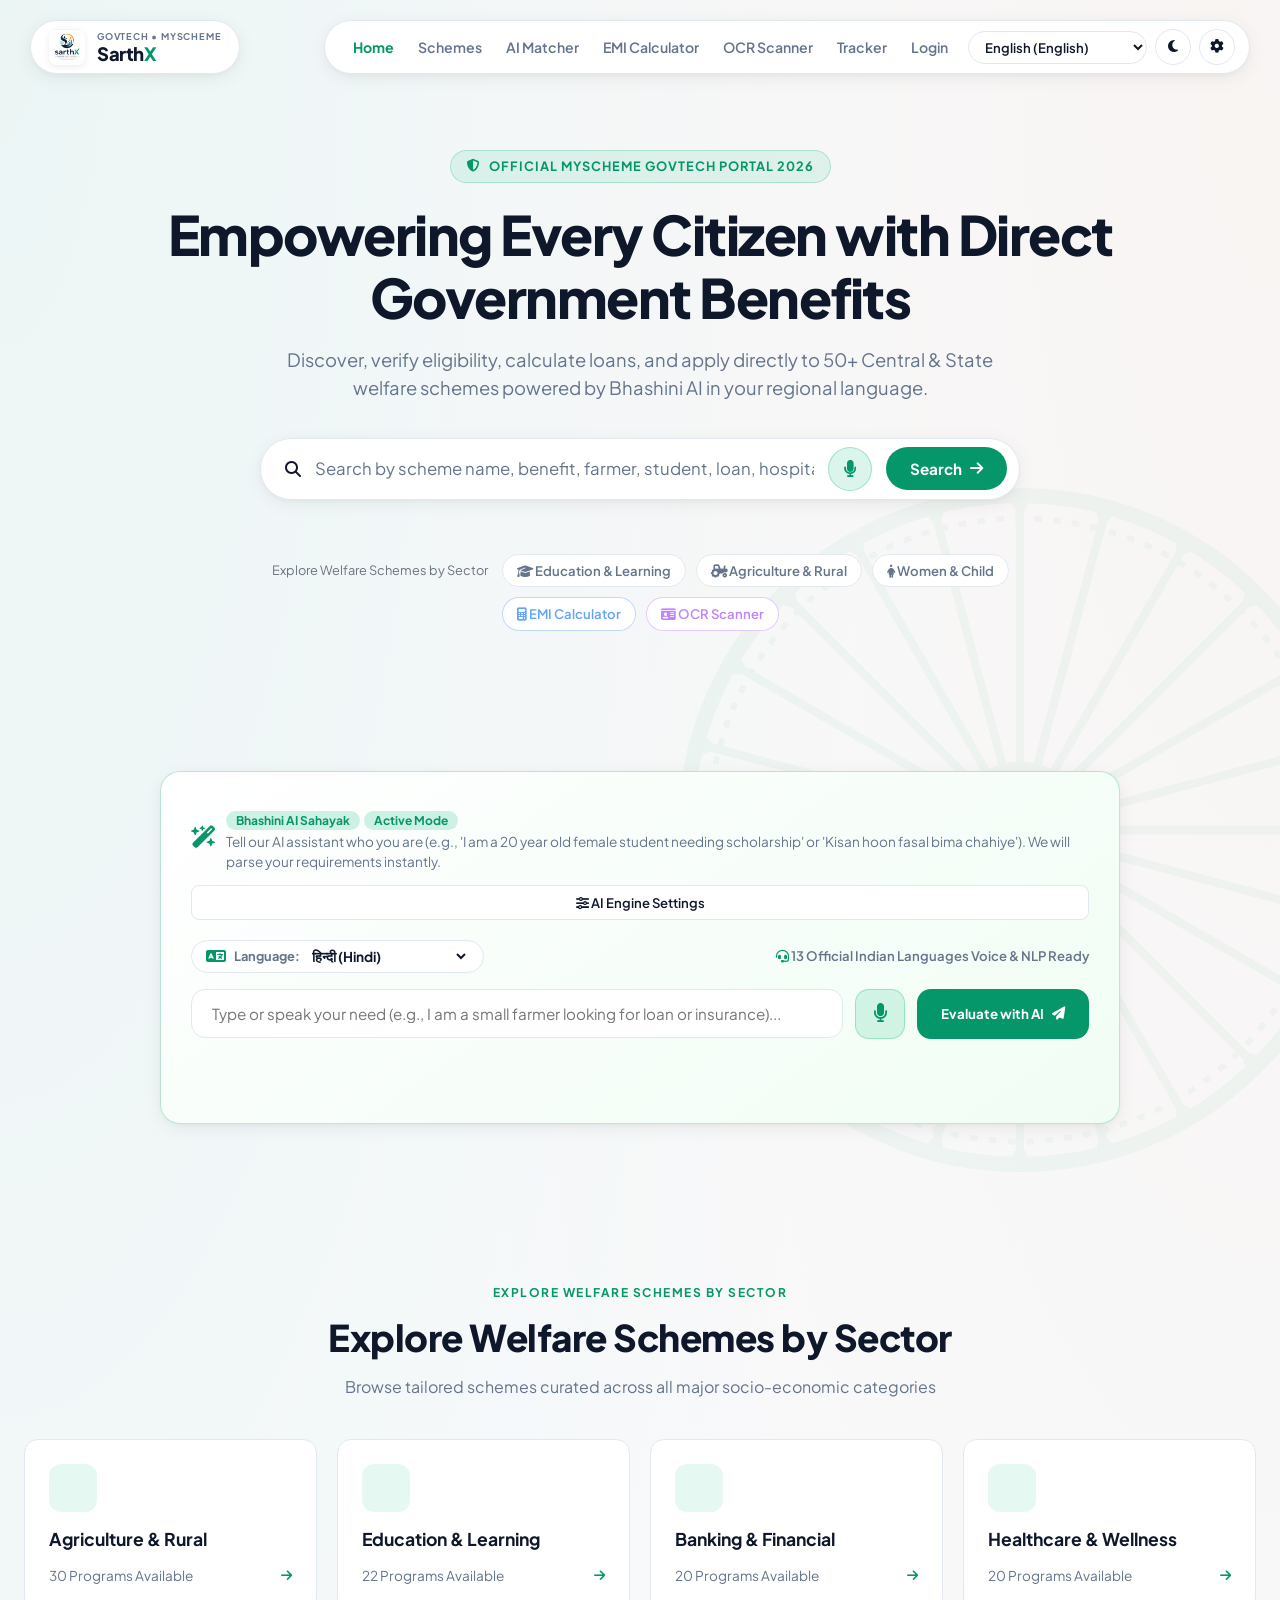
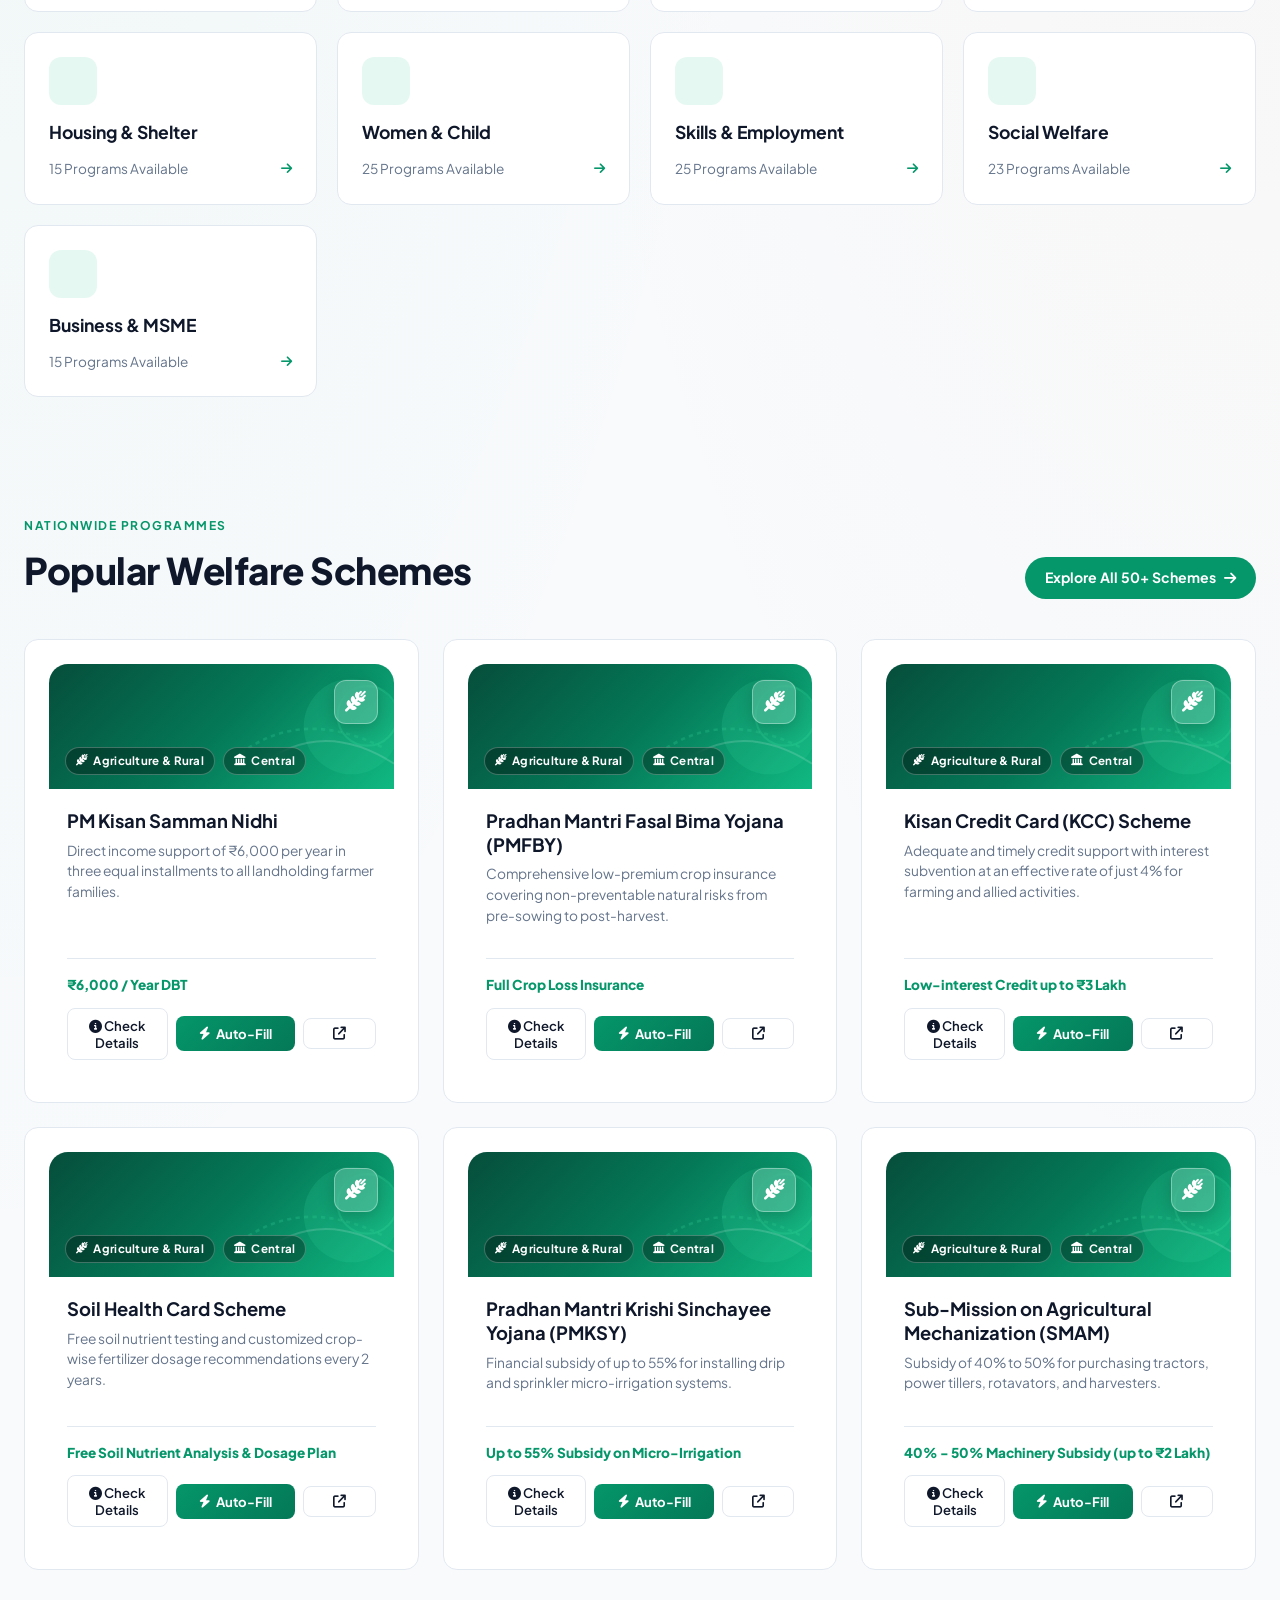
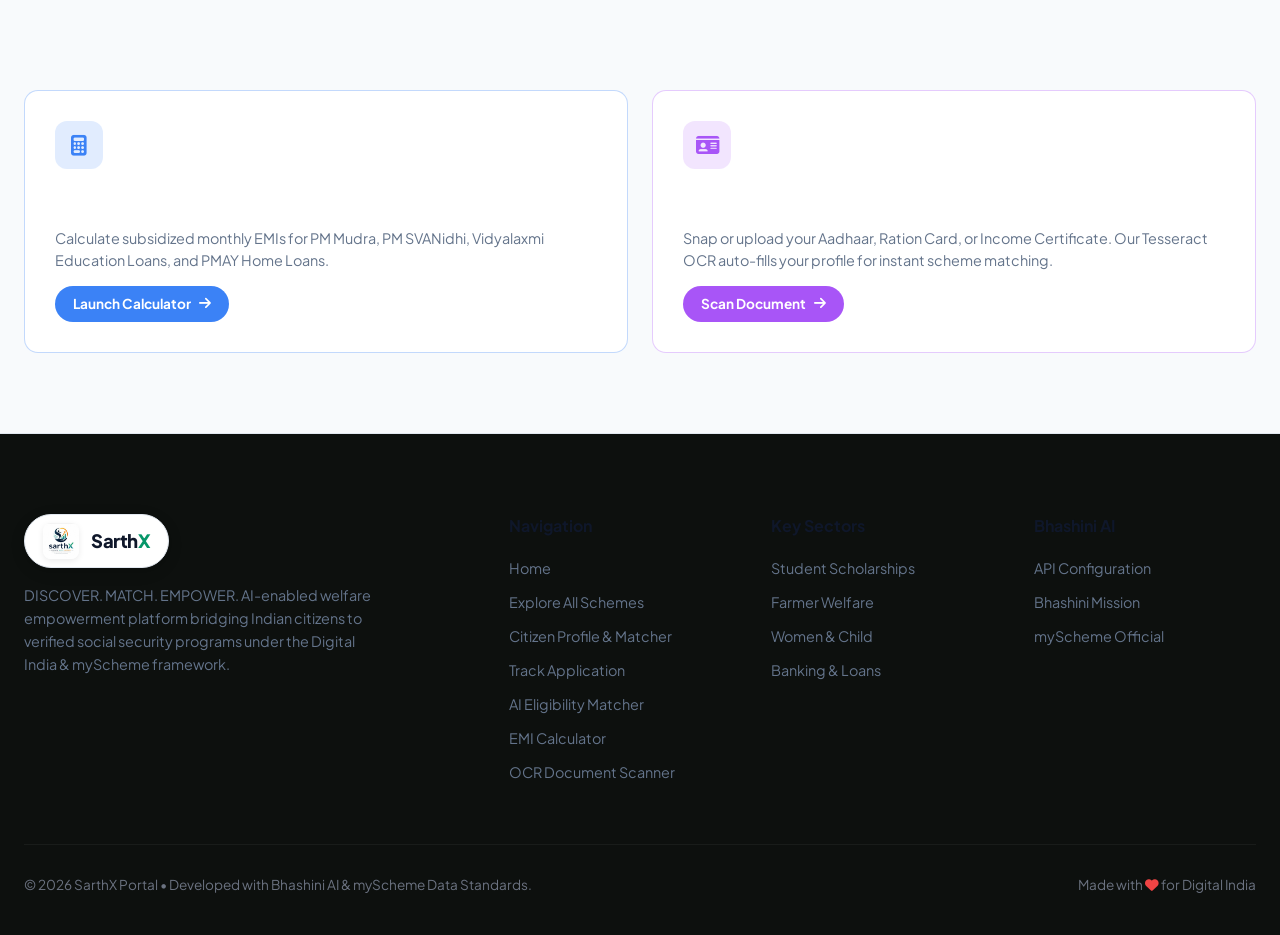
==== commit d51abfbe: "feat: add visual banners and animations to scheme suggestions, 13-language Bhashini AI assistant wit" ====
--- a/index.html
+++ b/index.html
@@ -137,6 +137,32 @@
                 </button>
             </div>
 
+            <!-- Bhashini AI Controls Bar: Multi-Language Selector & Voice Indicator -->
+            <div class="bhashini-assistant-top-bar">
+                <div class="bhashini-lang-picker-box">
+                    <i class="fa-solid fa-language" style="color: var(--primary);"></i>
+                    <span style="font-size: 0.8rem; font-weight: 700; color: var(--text-muted);">Language:</span>
+                    <select id="bhashiniLangSelect" class="bhashini-lang-select" onchange="onBhashiniLangChange(this.value)">
+                        <option value="en">English (English)</option>
+                        <option value="hi" selected>हिन्दी (Hindi)</option>
+                        <option value="bn">বাংলা (Bengali)</option>
+                        <option value="mr">मराठी (Marathi)</option>
+                        <option value="te">తెలుగు (Telugu)</option>
+                        <option value="ta">தமிழ் (Tamil)</option>
+                        <option value="gu">ગુજરાતી (Gujarati)</option>
+                        <option value="kn">ಕನ್ನಡ (Kannada)</option>
+                        <option value="ml">മലയാളം (Malayalam)</option>
+                        <option value="pa">ਪੰਜਾਬੀ (Punjabi)</option>
+                        <option value="or">ଓଡ଼ିଆ (Odia)</option>
+                        <option value="as">অসমীয়া (Assamese)</option>
+                        <option value="ur">اردو (Urdu)</option>
+                    </select>
+                </div>
+                <div style="font-size: 0.82rem; color: var(--text-muted); font-weight: 600;">
+                    <i class="fa-solid fa-headset" style="color: var(--primary);"></i> 13 Official Indian Languages Voice & NLP Ready
+                </div>
+            </div>
+
             <div class="assistant-input-group">
                 <input type="text" id="assistantInput" class="assistant-input" data-i18n-placeholder="sahayak_placeholder" placeholder="Type or speak your need (e.g., I am a small farmer looking for loan or insurance)...">
                 
@@ -150,7 +176,12 @@
                 </button>
             </div>
 
-            <div id="sahayakStatus" class="voice-status-bar" style="justify-content: flex-start;"></div>
+            <!-- Bhashini Dynamic Quick Prompts in Chosen Language -->
+            <div class="bhashini-quick-prompts" id="bhashiniQuickPrompts">
+                <!-- Injected via JavaScript based on selected language -->
+            </div>
+
+            <div id="sahayakStatus" class="voice-status-bar" style="justify-content: flex-start; margin-top: 10px;"></div>
 
             <!-- Dynamic AI Results Preview with Direct Apply Links -->
             <div id="sahayakResultsContainer" style="display: none; margin-top: 24px; padding-top: 20px; border-top: 1px solid var(--border-color);">
@@ -265,10 +296,15 @@
             <h4 class="modal-section-title"><i class="fa-solid fa-circle-info" style="color: var(--primary);"></i> Application Process</h4>
             <p id="modalAppProcess" style="font-size: 0.9rem; color: var(--text-muted); margin-bottom: 24px; line-height: 1.5;"></p>
 
-            <a href="#" target="_blank" rel="noopener noreferrer" class="modal-action-btn" id="modalApplyBtn">
-                <span>Direct Apply on Official Government Portal</span>
-                <i class="fa-solid fa-arrow-up-right-from-square" style="margin-left: 8px;"></i>
-            </a>
+            <div style="display: flex; gap: 12px; flex-wrap: wrap;">
+                <button type="button" id="modalAutoFillBtn" class="btn-auto-fill-gov" style="flex: 1.4; padding: 14px; border-radius: var(--radius-pill); font-size: 0.95rem;">
+                    <i class="fa-solid fa-file-signature"></i> Auto-Fill & Apply (Gov Bridge)
+                </button>
+                <a href="#" target="_blank" rel="noopener noreferrer" class="check-details-btn" id="modalApplyBtn" style="flex: 1; padding: 14px; border-radius: var(--radius-pill); display: flex; align-items: center; justify-content: center; gap: 6px;">
+                    <span>Direct Official Portal</span>
+                    <i class="fa-solid fa-arrow-up-right-from-square"></i>
+                </a>
+            </div>
         </div>
     </div>
 
@@ -410,7 +446,7 @@
                 }).join('');
             }
 
-            // Render Featured Schemes with Direct Apply Links
+            // Render Featured Schemes with Visual Banners and Gov Bridge Auto-Fill
             const featuredGrid = document.getElementById('featuredSchemesGrid');
             if (featuredGrid && window.SCHEMES_DATABASE) {
                 const featured = window.SCHEMES_DATABASE.slice(0, 6);
@@ -419,29 +455,28 @@
                 
                 featuredGrid.innerHTML = featured.map(scheme => {
                     const applyLink = scheme.directApplyUrl || scheme.officialUrl;
-                    const catName = window.t ? window.t('cat_' + scheme.category) : scheme.categoryName;
+                    const bannerHtml = window.SarthXGovBridge ? SarthXGovBridge.getSchemeVisualBanner(scheme) : '';
                     return `
-                        <div class="scheme-card">
+                        <div class="scheme-card animated-card">
                             <div>
-                                <div class="card-top">
-                                    <span class="scheme-badge ${scheme.badgeClass}">${catName}</span>
-                                    <span style="font-size: 0.75rem; color: #9ca3af;"><i class="fa-solid fa-location-dot"></i> ${scheme.level}</span>
-                                </div>
-                                <div class="scheme-card-body">
-                                    <h3>${scheme.title}</h3>
-                                    <p>${scheme.brief}</p>
+                                ${bannerHtml}
+                                <div class="scheme-card-body" style="padding: 16px 18px 0 18px;">
+                                    <h3 style="font-size: 1.15rem; margin-top: 4px;">${scheme.title}</h3>
+                                    <p style="font-size: 0.86rem;">${scheme.brief}</p>
                                 </div>
                             </div>
-                            <div class="card-footer">
+                            <div class="card-footer" style="margin: 14px 18px 18px 18px;">
                                 <div class="benefit-row">
-                                    <span class="benefit-tag">${scheme.benefit}</span>
+                                    <span class="benefit-tag" style="font-size: 0.85rem;">${scheme.benefit}</span>
                                 </div>
                                 <div class="card-actions-group">
                                     <button class="check-details-btn" onclick="openSchemeModal('${scheme.id}')">
                                         <i class="fa-solid fa-circle-info"></i> ${detailsLabel}
                                     </button>
-                                    <a href="${applyLink}" target="_blank" rel="noopener noreferrer" class="direct-apply-btn">
-                                        <span>${applyLabel}</span>
+                                    <button class="btn-auto-fill-gov" onclick="SarthXGovBridge.openGovModal('${scheme.id}')" title="Auto-Fill & Apply with SarthX Bridge">
+                                        <i class="fa-solid fa-bolt"></i> Auto-Fill
+                                    </button>
+                                    <a href="${applyLink}" target="_blank" rel="noopener noreferrer" class="check-details-btn" style="flex: 0.6; display: flex; align-items: center; justify-content: center;" title="Open Official Portal">
                                         <i class="fa-solid fa-arrow-up-right-from-square"></i>
                                     </a>
                                 </div>
@@ -460,7 +495,62 @@
                 });
             }
 
+            // Initialize Bhashini Assistant Language & Quick Prompts
+            const savedBhashiniLang = localStorage.getItem('sarthx_bhashini_lang') || 'hi';
+            const bhashiniSelect = document.getElementById('bhashiniLangSelect');
+            if (bhashiniSelect) bhashiniSelect.value = savedBhashiniLang;
+            onBhashiniLangChange(savedBhashiniLang);
+
             setupVoiceControls();
+        }
+
+        // Bhashini AI Multi-Language Switching & Quick Prompt Handler
+        function onBhashiniLangChange(lang) {
+            if (window.bhashini) {
+                window.bhashini.setLanguage(lang);
+            }
+            renderBhashiniQuickPrompts(lang);
+            updateSahayakPlaceholder(lang);
+        }
+
+        function renderBhashiniQuickPrompts(lang) {
+            const container = document.getElementById('bhashiniQuickPrompts');
+            if (!container || !window.bhashini) return;
+            const prompts = window.bhashini.getQuickPrompts(lang);
+            container.innerHTML = prompts.map(p => `
+                <span class="quick-prompt-pill" onclick="applyQuickPrompt('${p.replace(/'/g, "\\'")}')">
+                    <i class="fa-solid fa-sparkles" style="color: var(--primary);"></i> ${p}
+                </span>
+            `).join('');
+        }
+
+        function applyQuickPrompt(promptText) {
+            const input = document.getElementById('assistantInput');
+            if (input) {
+                input.value = promptText;
+                executeSahayakQuery();
+            }
+        }
+
+        function updateSahayakPlaceholder(lang) {
+            const input = document.getElementById('assistantInput');
+            if (!input) return;
+            const placeholders = {
+                en: "Type or speak your need (e.g., I am a small farmer looking for loan or insurance)...",
+                hi: "अपनी आवश्यकता लिखें या बोलें (उदा. मैं एक किसान हूँ और फसल बीमा चाहिए)...",
+                bn: "আপনার প্রয়োজন লিখুন বা বলুন (যেমন: আমি একজন কৃষক, ফসল বীমা প্রয়োজন)...",
+                mr: "तुमची गरज टाईप करा किंवा बोला (उदा. मी शेतकरी आहे, मला पीक विमा हवा आहे)...",
+                te: "మీ అవసరాన్ని టైప్ చేయండి లేదా మాట్లాడండి (ఉదా: నేను రైతును, పంట బీమా కావాలి)...",
+                ta: "உங்கள் தேவையை தட்டச்சு செய்யவும் அல்லது பேசவும் (எ.கா: நான் ஒரு விவசாயி)...",
+                gu: "તમારી જરૂરિયાત લખો અથવા બોલો (દા.ત. હું ખેડૂત છું, પાક વીમો જોઈએ છે)...",
+                kn: "ನಿಮ್ಮ ಅಗತ್ಯವನ್ನು ಟೈಪ್ ಮಾಡಿ ಅಥವಾ ಮಾತನಾಡಿ (ಉದಾ: ನಾನು ರೈತ, ಬೆಳೆ ವಿಮೆ ಬೇಕು)...",
+                ml: "നിങ്ങളുടെ ആവശ്യം ടൈപ്പ് ചെയ്യുകയോ സംസാരിക്കുകയോ ചെയ്യുക...",
+                pa: "ਆਪਣੀ ਲੋੜ ਟਾਈਪ ਕਰੋ ਜਾਂ ਬੋਲੋ (ਜਿਵੇਂ: ਮੈਂ ਕਿਸਾਨ ਹਾਂ, ਫਸਲ ਬੀਮਾ ਚਾਹੀਦਾ ਹੈ)...",
+                or: "ଆପଣଙ୍କର ଆବଶ୍ୟକତା ଲେଖନ୍ତୁ କିମ୍ବା କୁହନ୍ତୁ...",
+                as: "আপোনাৰ প্ৰয়োজন লিখক বা কওক (যেনে: মই এজন কৃষক, শস্য বীমা লাগে)...",
+                ur: "اپنی ضرورت ٹائپ کریں یا بولیں (مثلاً: میں ایک کسان ہوں اور فصل انشورنس چاہئے)..."
+            };
+            input.placeholder = placeholders[lang] || placeholders.en;
         }
 
         // Re-render dynamic components on language change
@@ -488,7 +578,8 @@
 
             if (heroMicBtn && window.bhashini) {
                 heroMicBtn.addEventListener('click', () => {
-                    const langCode = document.getElementById('languageSelect').value + '-IN';
+                    const heroLang = document.getElementById('languageSelect') ? document.getElementById('languageSelect').value : 'en';
+                    const langCode = window.bhashini.getSpeechLangCode(heroLang);
                     window.bhashini.startVoiceRecognition({
                         lang: langCode,
                         onStart: () => {
@@ -517,12 +608,13 @@
 
             if (asstMicBtn && window.bhashini) {
                 asstMicBtn.addEventListener('click', () => {
-                    const langCode = document.getElementById('languageSelect').value + '-IN';
+                    const bhashiniLang = document.getElementById('bhashiniLangSelect') ? document.getElementById('bhashiniLangSelect').value : 'hi';
+                    const langCode = window.bhashini.getSpeechLangCode(bhashiniLang);
                     window.bhashini.startVoiceRecognition({
                         lang: langCode,
                         onStart: () => {
                             asstMicBtn.classList.add('listening');
-                            asstStatus.innerHTML = '<i class="fa-solid fa-circle-dot fa-beat"></i> Listening to your requirement...';
+                            asstStatus.innerHTML = '<i class="fa-solid fa-circle-dot fa-beat"></i> Listening in your language...';
                         },
                         onResult: (res) => {
                             asstInput.value = res.finalText || res.interimText;
@@ -547,10 +639,12 @@
             const query = document.getElementById('assistantInput').value.trim();
             if (!query) return;
 
+            const bhashiniLang = document.getElementById('bhashiniLangSelect') ? document.getElementById('bhashiniLangSelect').value : 'hi';
             const parsed = window.bhashini.parseCitizenQuery(query);
             const container = document.getElementById('sahayakResultsContainer');
             const grid = document.getElementById('sahayakCardsGrid');
             const viewAll = document.getElementById('sahayakViewAllLink');
+            const statusEl = document.getElementById('sahayakStatus');
 
             let matched = [];
             if (parsed.targetCategory) {
@@ -569,31 +663,46 @@
                 matched = window.SCHEMES_DATABASE.slice(0, 3);
             }
 
+            // Generate localized assistant response and speak it
+            if (window.bhashini && window.bhashini.generateAssistantResponse) {
+                const responseText = window.bhashini.generateAssistantResponse(parsed, matched.length, bhashiniLang);
+                if (statusEl) {
+                    statusEl.innerHTML = `
+                        <div style="background: rgba(5, 150, 105, 0.08); border: 1px solid rgba(5, 150, 105, 0.3); border-radius: 8px; padding: 10px 14px; width: 100%; display: flex; align-items: center; justify-content: space-between; gap: 10px;">
+                            <span style="font-size: 0.88rem; color: var(--text-main);"><i class="fa-solid fa-sparkles" style="color: var(--primary);"></i> ${responseText}</span>
+                            <button type="button" onclick="window.bhashini.speakText('${responseText.replace(/'/g, "\\'")}', '${bhashiniLang}')" style="background: var(--primary); color: #fff; border: none; border-radius: 50%; width: 32px; height: 32px; cursor: pointer; flex-shrink: 0;" title="Listen">
+                                <i class="fa-solid fa-volume-high"></i>
+                            </button>
+                        </div>
+                    `;
+                }
+                window.bhashini.speakText(responseText, bhashiniLang);
+            }
+
             const detailsLabel = window.t ? window.t('btn_check_details') : 'Details';
-            const applyLabel = window.t ? window.t('btn_direct_apply') : 'Direct Apply';
 
             grid.innerHTML = matched.slice(0, 4).map(scheme => {
                 const applyLink = scheme.directApplyUrl || scheme.officialUrl;
-                const catName = window.t ? window.t('cat_' + scheme.category) : scheme.categoryName;
+                const bannerHtml = window.SarthXGovBridge ? SarthXGovBridge.getSchemeVisualBanner(scheme) : '';
                 return `
-                    <div class="scheme-card" style="background: var(--bg-dark);">
+                    <div class="scheme-card animated-card" style="background: var(--bg-dark);">
                         <div>
-                            <div class="card-top">
-                                <span class="scheme-badge ${scheme.badgeClass}">${catName}</span>
-                            </div>
-                            <div class="scheme-card-body">
-                                <h3 style="font-size: 1.1rem;">${scheme.title}</h3>
+                            ${bannerHtml}
+                            <div class="scheme-card-body" style="padding: 16px 18px 0 18px;">
+                                <h3 style="font-size: 1.1rem; margin-top: 4px;">${scheme.title}</h3>
                                 <p style="font-size: 0.85rem;">${scheme.brief}</p>
                             </div>
                         </div>
-                        <div class="card-footer">
+                        <div class="card-footer" style="margin: 14px 18px 18px 18px;">
                             <div class="benefit-row">
                                 <span class="benefit-tag" style="font-size: 0.85rem;">${scheme.benefit}</span>
                             </div>
                             <div class="card-actions-group">
                                 <button class="check-details-btn" onclick="openSchemeModal('${scheme.id}')">${detailsLabel}</button>
-                                <a href="${applyLink}" target="_blank" rel="noopener noreferrer" class="direct-apply-btn">
-                                    <span>${applyLabel}</span>
+                                <button class="btn-auto-fill-gov" onclick="SarthXGovBridge.openGovModal('${scheme.id}')" title="Auto-Fill & Apply with SarthX Bridge">
+                                    <i class="fa-solid fa-bolt"></i> Auto-Fill
+                                </button>
+                                <a href="${applyLink}" target="_blank" rel="noopener noreferrer" class="check-details-btn" style="flex: 0.6; display: flex; align-items: center; justify-content: center;" title="Open Official Portal">
                                     <i class="fa-solid fa-arrow-up-right-from-square"></i>
                                 </a>
                             </div>
@@ -621,6 +730,15 @@
             
             const applyLink = scheme.directApplyUrl || scheme.officialUrl;
             document.getElementById('modalApplyBtn').href = applyLink;
+            const autoFillBtn = document.getElementById('modalAutoFillBtn');
+            if (autoFillBtn) {
+                autoFillBtn.onclick = () => {
+                    closeSchemeModal();
+                    if (window.SarthXGovBridge) {
+                        window.SarthXGovBridge.openGovModal(scheme.id);
+                    }
+                };
+            }
 
             const docsList = document.getElementById('modalDocsList');
             docsList.innerHTML = scheme.documentsRequired.map(doc => `
@@ -629,9 +747,9 @@
 
             const ttsBtn = document.getElementById('modalTTSBtn');
             ttsBtn.onclick = () => {
-                const currentLang = document.getElementById('languageSelect').value;
+                const bhashiniLang = document.getElementById('bhashiniLangSelect') ? document.getElementById('bhashiniLangSelect').value : 'hi';
                 const speakText = `${scheme.title}. ${scheme.brief}. Key benefit is ${scheme.benefit}. Eligibility: ${scheme.eligibilitySummary}`;
-                window.bhashini.speakText(speakText, currentLang);
+                window.bhashini.speakText(speakText, bhashiniLang);
             };
 
             document.getElementById('schemeModal').classList.add('active');
--- a/css/style.css
+++ b/css/style.css
@@ -76,13 +76,64 @@
     overflow-x: hidden;
     line-height: 1.5;
     min-height: 100vh;
+    position: relative;
     background-image: radial-gradient(at 0% 0%, rgba(5, 150, 105, 0.05) 0px, transparent 50%),
                       radial-gradient(at 100% 0%, rgba(249, 115, 22, 0.04) 0px, transparent 50%);
+}
+
+/* =========================================================
+   AUTHENTIC 24-SPOKE ROTATING ASHOK CHAKRA BACKGROUND
+   ========================================================= */
+body::before {
+    content: '';
+    position: fixed;
+    top: 50%;
+    left: 50%;
+    width: min(760px, 92vw);
+    height: min(760px, 92vw);
+    background-image: url("data:image/svg+xml,%3Csvg xmlns='http://www.w3.org/2000/svg' viewBox='0 0 200 200'%3E%3Cdefs%3E%3Cg id='spoke'%3E%3Cline x1='100' y1='100' x2='100' y2='14' stroke='%23059669' stroke-width='2.2' stroke-linecap='round'/%3E%3Ccircle cx='100' cy='14' r='2' fill='%23059669'/%3E%3C/g%3E%3C/defs%3E%3Ccircle cx='100' cy='100' r='88' fill='none' stroke='%23059669' stroke-width='4'/%3E%3Ccircle cx='100' cy='100' r='82' fill='none' stroke='%23059669' stroke-width='1.5' stroke-dasharray='2 3'/%3E%3Ccircle cx='100' cy='100' r='18' fill='%23059669'/%3E%3Ccircle cx='100' cy='100' r='7' fill='%23ffffff'/%3E%3Cuse href='%23spoke'/%3E%3Cuse href='%23spoke' transform='rotate(15 100 100)'/%3E%3Cuse href='%23spoke' transform='rotate(30 100 100)'/%3E%3Cuse href='%23spoke' transform='rotate(45 100 100)'/%3E%3Cuse href='%23spoke' transform='rotate(60 100 100)'/%3E%3Cuse href='%23spoke' transform='rotate(75 100 100)'/%3E%3Cuse href='%23spoke' transform='rotate(90 100 100)'/%3E%3Cuse href='%23spoke' transform='rotate(105 100 100)'/%3E%3Cuse href='%23spoke' transform='rotate(120 100 100)'/%3E%3Cuse href='%23spoke' transform='rotate(135 100 100)'/%3E%3Cuse href='%23spoke' transform='rotate(150 100 100)'/%3E%3Cuse href='%23spoke' transform='rotate(165 100 100)'/%3E%3Cuse href='%23spoke' transform='rotate(180 100 100)'/%3E%3Cuse href='%23spoke' transform='rotate(195 100 100)'/%3E%3Cuse href='%23spoke' transform='rotate(210 100 100)'/%3E%3Cuse href='%23spoke' transform='rotate(225 100 100)'/%3E%3Cuse href='%23spoke' transform='rotate(240 100 100)'/%3E%3Cuse href='%23spoke' transform='rotate(255 100 100)'/%3E%3Cuse href='%23spoke' transform='rotate(270 100 100)'/%3E%3Cuse href='%23spoke' transform='rotate(285 100 100)'/%3E%3Cuse href='%23spoke' transform='rotate(300 100 100)'/%3E%3Cuse href='%23spoke' transform='rotate(315 100 100)'/%3E%3Cuse href='%23spoke' transform='rotate(330 100 100)'/%3E%3Cuse href='%23spoke' transform='rotate(345 100 100)'/%3E%3C/svg%3E");
+    background-size: contain;
+    background-repeat: no-repeat;
+    background-position: center;
+    pointer-events: none;
+    z-index: 0;
+    opacity: 0.045;
+    animation: rotateAshokChakra 75s linear infinite;
+    transform-origin: center center;
+    filter: drop-shadow(0 0 25px rgba(5, 150, 105, 0.1));
 }
 
 body.dark-theme {
     background-image: radial-gradient(at 0% 0%, rgba(16, 185, 129, 0.08) 0px, transparent 50%),
                       radial-gradient(at 100% 0%, rgba(59, 130, 246, 0.06) 0px, transparent 50%);
+}
+
+body.dark-theme::before {
+    opacity: 0.065;
+    background-image: url("data:image/svg+xml,%3Csvg xmlns='http://www.w3.org/2000/svg' viewBox='0 0 200 200'%3E%3Cdefs%3E%3Cg id='spoke'%3E%3Cline x1='100' y1='100' x2='100' y2='14' stroke='%2310b981' stroke-width='2.2' stroke-linecap='round'/%3E%3Ccircle cx='100' cy='14' r='2' fill='%2310b981'/%3E%3C/g%3E%3C/defs%3E%3Ccircle cx='100' cy='100' r='88' fill='none' stroke='%2310b981' stroke-width='4'/%3E%3Ccircle cx='100' cy='100' r='82' fill='none' stroke='%2310b981' stroke-width='1.5' stroke-dasharray='2 3'/%3E%3Ccircle cx='100' cy='100' r='18' fill='%2310b981'/%3E%3Ccircle cx='100' cy='100' r='7' fill='%23151e28'/%3E%3Cuse href='%23spoke'/%3E%3Cuse href='%23spoke' transform='rotate(15 100 100)'/%3E%3Cuse href='%23spoke' transform='rotate(30 100 100)'/%3E%3Cuse href='%23spoke' transform='rotate(45 100 100)'/%3E%3Cuse href='%23spoke' transform='rotate(60 100 100)'/%3E%3Cuse href='%23spoke' transform='rotate(75 100 100)'/%3E%3Cuse href='%23spoke' transform='rotate(90 100 100)'/%3E%3Cuse href='%23spoke' transform='rotate(105 100 100)'/%3E%3Cuse href='%23spoke' transform='rotate(120 100 100)'/%3E%3Cuse href='%23spoke' transform='rotate(135 100 100)'/%3E%3Cuse href='%23spoke' transform='rotate(150 100 100)'/%3E%3Cuse href='%23spoke' transform='rotate(165 100 100)'/%3E%3Cuse href='%23spoke' transform='rotate(180 100 100)'/%3E%3Cuse href='%23spoke' transform='rotate(195 100 100)'/%3E%3Cuse href='%23spoke' transform='rotate(210 100 100)'/%3E%3Cuse href='%23spoke' transform='rotate(225 100 100)'/%3E%3Cuse href='%23spoke' transform='rotate(240 100 100)'/%3E%3Cuse href='%23spoke' transform='rotate(255 100 100)'/%3E%3Cuse href='%23spoke' transform='rotate(270 100 100)'/%3E%3Cuse href='%23spoke' transform='rotate(285 100 100)'/%3E%3Cuse href='%23spoke' transform='rotate(300 100 100)'/%3E%3Cuse href='%23spoke' transform='rotate(315 100 100)'/%3E%3Cuse href='%23spoke' transform='rotate(330 100 100)'/%3E%3Cuse href='%23spoke' transform='rotate(345 100 100)'/%3E%3C/svg%3E");
+    filter: drop-shadow(0 0 30px rgba(16, 185, 129, 0.15));
+}
+
+@keyframes rotateAshokChakra {
+    from {
+        transform: translate(-50%, -50%) rotate(0deg);
+    }
+    to {
+        transform: translate(-50%, -50%) rotate(360deg);
+    }
+}
+
+.site-header,
+main,
+.schemes-page-wrapper,
+.hero-section,
+.categories-section,
+.featured-section,
+.site-footer,
+.login-page-wrapper,
+.tracker-page-wrapper {
+    position: relative;
+    z-index: 1;
 }
 
 a {
@@ -2120,8 +2171,185 @@
     border-radius: 8px;
 }
 
+/* Document Dossier & Dynamic Document Cards */
+.gov-doc-input-card {
+    background: var(--bg-card);
+    border: 1px solid var(--border-color);
+    border-radius: var(--radius-md);
+    padding: 16px;
+    margin-bottom: 12px;
+    transition: var(--transition);
+}
+
+.gov-doc-input-card:hover {
+    border-color: rgba(5, 150, 105, 0.4);
+    box-shadow: 0 4px 12px rgba(0, 0, 0, 0.04);
+}
+
+.gov-doc-header {
+    display: flex;
+    align-items: center;
+    justify-content: space-between;
+    margin-bottom: 12px;
+    flex-wrap: wrap;
+    gap: 8px;
+}
+
+.gov-doc-title {
+    font-size: 0.92rem;
+    font-weight: 700;
+    color: var(--text-main);
+    display: flex;
+    align-items: center;
+    gap: 8px;
+}
+
+.gov-doc-badge {
+    font-size: 0.72rem;
+    font-weight: 700;
+    padding: 3px 8px;
+    border-radius: var(--radius-pill);
+    background: rgba(5, 150, 105, 0.12);
+    color: #059669;
+    border: 1px solid rgba(5, 150, 105, 0.25);
+    display: inline-flex;
+    align-items: center;
+    gap: 4px;
+}
+
+.gov-doc-fields-row {
+    display: grid;
+    grid-template-columns: 1fr 1fr;
+    gap: 12px;
+    margin-bottom: 10px;
+}
+
+.gov-doc-status-row {
+    display: flex;
+    align-items: center;
+    justify-content: space-between;
+    font-size: 0.78rem;
+    color: var(--text-muted);
+    padding-top: 8px;
+    border-top: 1px dashed var(--border-color);
+    flex-wrap: wrap;
+    gap: 8px;
+}
+
+.gov-doc-upload-btn {
+    background: var(--bg-card-hover);
+    border: 1px solid var(--border-color);
+    color: var(--text-main);
+    font-size: 0.75rem;
+    font-weight: 600;
+    padding: 4px 10px;
+    border-radius: var(--radius-pill);
+    cursor: pointer;
+    display: inline-flex;
+    align-items: center;
+    gap: 6px;
+    transition: var(--transition);
+}
+
+.gov-doc-upload-btn:hover {
+    background: rgba(5, 150, 105, 0.1);
+    border-color: var(--primary);
+    color: var(--primary);
+}
+
+/* Application Tracker Document Dossier */
+.tracker-docs-dossier {
+    background: var(--bg-card-hover);
+    border: 1px solid var(--border-color);
+    border-radius: var(--radius-md);
+    padding: 16px 20px;
+    margin-bottom: 20px;
+}
+
+.tracker-docs-grid {
+    display: grid;
+    grid-template-columns: repeat(auto-fit, minmax(240px, 1fr));
+    gap: 12px;
+    margin-top: 12px;
+}
+
+.tracker-doc-chip {
+    background: var(--bg-card);
+    border: 1px solid var(--border-color);
+    border-radius: 8px;
+    padding: 12px 14px;
+    display: flex;
+    flex-direction: column;
+    gap: 4px;
+}
+
+.tracker-doc-chip-top {
+    display: flex;
+    justify-content: space-between;
+    align-items: center;
+}
+
+.tracker-doc-chip-title {
+    font-size: 0.82rem;
+    font-weight: 700;
+    color: var(--text-main);
+    display: flex;
+    align-items: center;
+    gap: 6px;
+}
+
+.tracker-doc-chip-id {
+    font-size: 0.78rem;
+    color: var(--text-muted);
+    font-family: monospace;
+}
+
+.tracker-doc-chip-badge {
+    font-size: 0.68rem;
+    font-weight: 700;
+    color: #059669;
+    display: flex;
+    align-items: center;
+    gap: 4px;
+}
+
+/* Receipt Print Formatting */
+@media print {
+    body * {
+        visibility: hidden;
+    }
+    #receiptModal, #receiptPrintArea, #receiptPrintArea * {
+        visibility: visible;
+    }
+    #receiptPrintArea {
+        position: absolute;
+        left: 0;
+        top: 0;
+        width: 100%;
+        margin: 0;
+        padding: 0;
+    }
+    .receipt-card-modal {
+        border: 1px solid #94a3b8 !important;
+        box-shadow: none !important;
+    }
+    .modal-overlay {
+        background: transparent !important;
+        position: static !important;
+    }
+    .modal-content {
+        box-shadow: none !important;
+        border: none !important;
+        padding: 0 !important;
+    }
+    .btn-auto-fill-gov, .check-details-btn, .modal-close-btn {
+        display: none !important;
+    }
+}
+
 @media (max-width: 768px) {
-    .form-grid-2col {
+    .form-grid-2col,
+    .gov-doc-fields-row {
         grid-template-columns: 1fr;
     }
     
@@ -2130,3 +2358,320 @@
         gap: 20px;
     }
 }
+
+/* =========================================================
+   SCHEME VISUAL BANNERS & CARD ANIMATIONS
+   ========================================================= */
+.scheme-visual-banner {
+    position: relative;
+    height: 125px;
+    border-radius: calc(var(--radius-lg) - 1px) calc(var(--radius-lg) - 1px) 0 0;
+    overflow: hidden;
+    display: flex;
+    align-items: flex-end;
+    padding: 14px 16px;
+    transition: all 0.3s cubic-bezier(0.16, 1, 0.3, 1);
+}
+
+.scheme-card:hover .scheme-visual-banner {
+    filter: brightness(1.05);
+}
+
+.banner-shimmer {
+    position: absolute;
+    top: 0;
+    left: -100%;
+    width: 60%;
+    height: 100%;
+    background: linear-gradient(90deg, transparent, rgba(255, 255, 255, 0.12), transparent);
+    transform: skewX(-20deg);
+    pointer-events: none;
+    transition: left 0.8s ease;
+}
+
+.scheme-card:hover .banner-shimmer {
+    left: 140%;
+}
+
+.banner-vector-art {
+    position: absolute;
+    top: 0;
+    right: 0;
+    bottom: 0;
+    width: 170px;
+    pointer-events: none;
+    overflow: hidden;
+}
+
+.banner-svg-deco {
+    width: 100%;
+    height: 100%;
+}
+
+.banner-main-icon {
+    position: absolute;
+    right: 16px;
+    top: 16px;
+    width: 44px;
+    height: 44px;
+    border-radius: 12px;
+    display: flex;
+    align-items: center;
+    justify-content: center;
+    font-size: 1.3rem;
+    backdrop-filter: blur(8px);
+    box-shadow: 0 4px 16px rgba(0, 0, 0, 0.18);
+    transition: transform 0.3s ease;
+}
+
+.scheme-card:hover .banner-main-icon {
+    transform: scale(1.12) rotate(6deg);
+}
+
+.banner-overlay-content {
+    position: relative;
+    z-index: 2;
+    display: flex;
+    gap: 8px;
+    flex-wrap: wrap;
+}
+
+.banner-cat-tag,
+.banner-level-tag {
+    font-size: 0.72rem;
+    font-weight: 700;
+    padding: 4px 10px;
+    border-radius: var(--radius-pill);
+    backdrop-filter: blur(6px);
+    color: #ffffff;
+    background: rgba(0, 0, 0, 0.32);
+    border: 1px solid rgba(255, 255, 255, 0.25);
+    display: inline-flex;
+    align-items: center;
+    gap: 5px;
+    letter-spacing: 0.3px;
+}
+
+/* Animated Entrance for Scheme Cards */
+.animated-card {
+    animation: cardSlideUp 0.5s cubic-bezier(0.16, 1, 0.3, 1) both;
+}
+
+@keyframes cardSlideUp {
+    0% {
+        opacity: 0;
+        transform: translateY(22px);
+    }
+    100% {
+        opacity: 1;
+        transform: translateY(0);
+    }
+}
+
+/* Glowing Match Score Pill */
+.match-score-pill.pulse-glow {
+    animation: matchPulseGlow 2.4s infinite;
+}
+
+@keyframes matchPulseGlow {
+    0% {
+        box-shadow: 0 0 0 0 rgba(16, 185, 129, 0.5);
+    }
+    70% {
+        box-shadow: 0 0 0 10px rgba(16, 185, 129, 0);
+    }
+    100% {
+        box-shadow: 0 0 0 0 rgba(16, 185, 129, 0);
+    }
+}
+
+/* =========================================================
+   BHASHINI MULTI-LANGUAGE SAHAYAK CONTROLS
+   ========================================================= */
+.bhashini-assistant-top-bar {
+    display: flex;
+    align-items: center;
+    justify-content: space-between;
+    gap: 12px;
+    margin-bottom: 16px;
+    flex-wrap: wrap;
+}
+
+.bhashini-lang-picker-box {
+    display: inline-flex;
+    align-items: center;
+    gap: 8px;
+    background: var(--bg-card);
+    border: 1.5px solid var(--border-color);
+    padding: 6px 14px;
+    border-radius: var(--radius-pill);
+    transition: var(--transition);
+}
+
+.bhashini-lang-picker-box:hover,
+.bhashini-lang-picker-box:focus-within {
+    border-color: var(--primary);
+    box-shadow: 0 0 0 3px rgba(5, 150, 105, 0.12);
+}
+
+.bhashini-lang-select {
+    background: transparent;
+    border: none;
+    color: var(--text-main);
+    font-weight: 700;
+    font-size: 0.85rem;
+    font-family: inherit;
+    outline: none;
+    cursor: pointer;
+}
+
+.bhashini-lang-select option {
+    background: var(--bg-card);
+    color: var(--text-main);
+}
+
+.bhashini-quick-prompts {
+    display: flex;
+    gap: 8px;
+    flex-wrap: wrap;
+    margin-top: 14px;
+}
+
+.quick-prompt-pill {
+    font-size: 0.78rem;
+    background: var(--bg-card-hover);
+    border: 1px solid var(--border-color);
+    color: var(--text-muted);
+    padding: 6px 14px;
+    border-radius: var(--radius-pill);
+    cursor: pointer;
+    transition: all 0.2s ease;
+    display: inline-flex;
+    align-items: center;
+    gap: 6px;
+    user-select: none;
+}
+
+.quick-prompt-pill:hover {
+    border-color: var(--primary);
+    color: var(--primary);
+    background: rgba(5, 150, 105, 0.08);
+    transform: translateY(-1px);
+}
+
+/* Mic Listening Animation & Waveform */
+.assistant-mic-btn.listening {
+    background: #ef4444 !important;
+    color: #ffffff !important;
+    box-shadow: 0 0 0 6px rgba(239, 68, 68, 0.25);
+    animation: micPulseWave 1.4s infinite;
+}
+
+@keyframes micPulseWave {
+    0% { transform: scale(1); }
+    50% { transform: scale(1.1); }
+    100% { transform: scale(1); }
+}
+
+/* =========================================================
+   GOVERNMENT API GATEWAY SYNC OVERLAY & TERMINAL
+   ========================================================= */
+.gov-sync-spinner-box {
+    width: 52px;
+    height: 52px;
+    border-radius: 14px;
+    background: rgba(5, 150, 105, 0.12);
+    border: 1px solid rgba(5, 150, 105, 0.25);
+    display: flex;
+    align-items: center;
+    justify-content: center;
+    flex-shrink: 0;
+}
+
+.gov-handshake-steps {
+    display: flex;
+    flex-direction: column;
+    gap: 10px;
+    margin: 20px 0;
+}
+
+.handshake-step-item {
+    display: flex;
+    align-items: center;
+    gap: 12px;
+    padding: 10px 14px;
+    border-radius: 8px;
+    font-size: 0.86rem;
+    color: var(--text-muted);
+    background: var(--bg-card);
+    border: 1px solid var(--border-color);
+    transition: all 0.3s ease;
+}
+
+.handshake-step-item.active {
+    border-color: var(--accent-orange);
+    color: var(--text-main);
+    font-weight: 700;
+    background: rgba(245, 158, 11, 0.08);
+}
+
+.handshake-step-item.completed {
+    border-color: var(--primary);
+    color: var(--text-main);
+    font-weight: 600;
+    background: rgba(5, 150, 105, 0.08);
+}
+
+.gov-terminal-log {
+    background: #090d10;
+    color: #34d399;
+    font-family: 'Courier New', Courier, monospace;
+    font-size: 0.78rem;
+    padding: 14px;
+    border-radius: 8px;
+    border: 1px solid #1e293b;
+    max-height: 120px;
+    overflow-y: auto;
+    line-height: 1.6;
+    margin-top: 14px;
+}
+
+/* =========================================================
+   RECOMMENDATION FILTER PILLS (login.html)
+   ========================================================= */
+.recommendation-filter-pills {
+    display: flex;
+    gap: 8px;
+    flex-wrap: wrap;
+    margin-bottom: 24px;
+}
+
+.filter-pill-btn {
+    background: var(--bg-card);
+    border: 1px solid var(--border-color);
+    color: var(--text-muted);
+    padding: 8px 16px;
+    border-radius: var(--radius-pill);
+    font-size: 0.82rem;
+    font-weight: 700;
+    cursor: pointer;
+    transition: all 0.2s ease;
+    display: inline-flex;
+    align-items: center;
+    gap: 6px;
+}
+
+.filter-pill-btn:hover {
+    border-color: var(--primary);
+    color: var(--primary);
+    background: rgba(5, 150, 105, 0.05);
+}
+
+.filter-pill-btn.active {
+    background: var(--primary);
+    color: #ffffff;
+    border-color: var(--primary);
+    box-shadow: 0 3px 12px rgba(5, 150, 105, 0.3);
+}
+
+
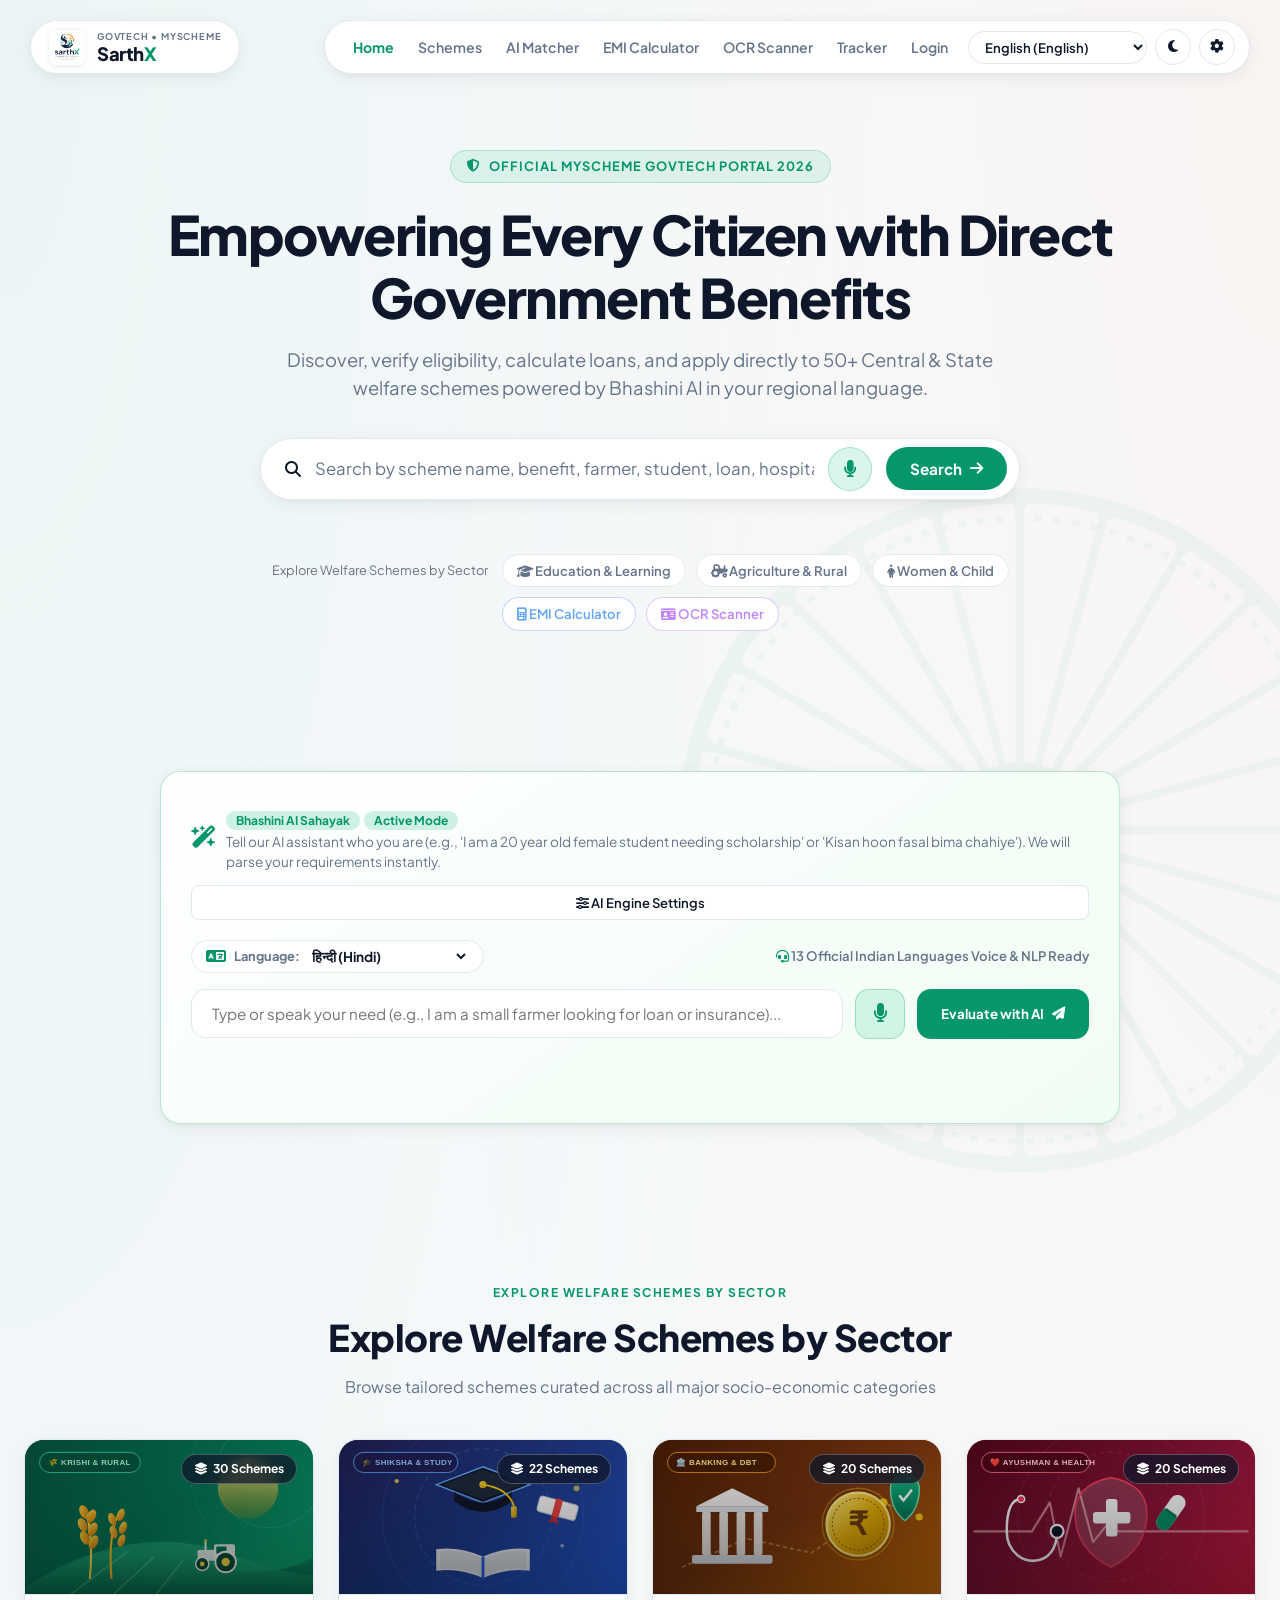
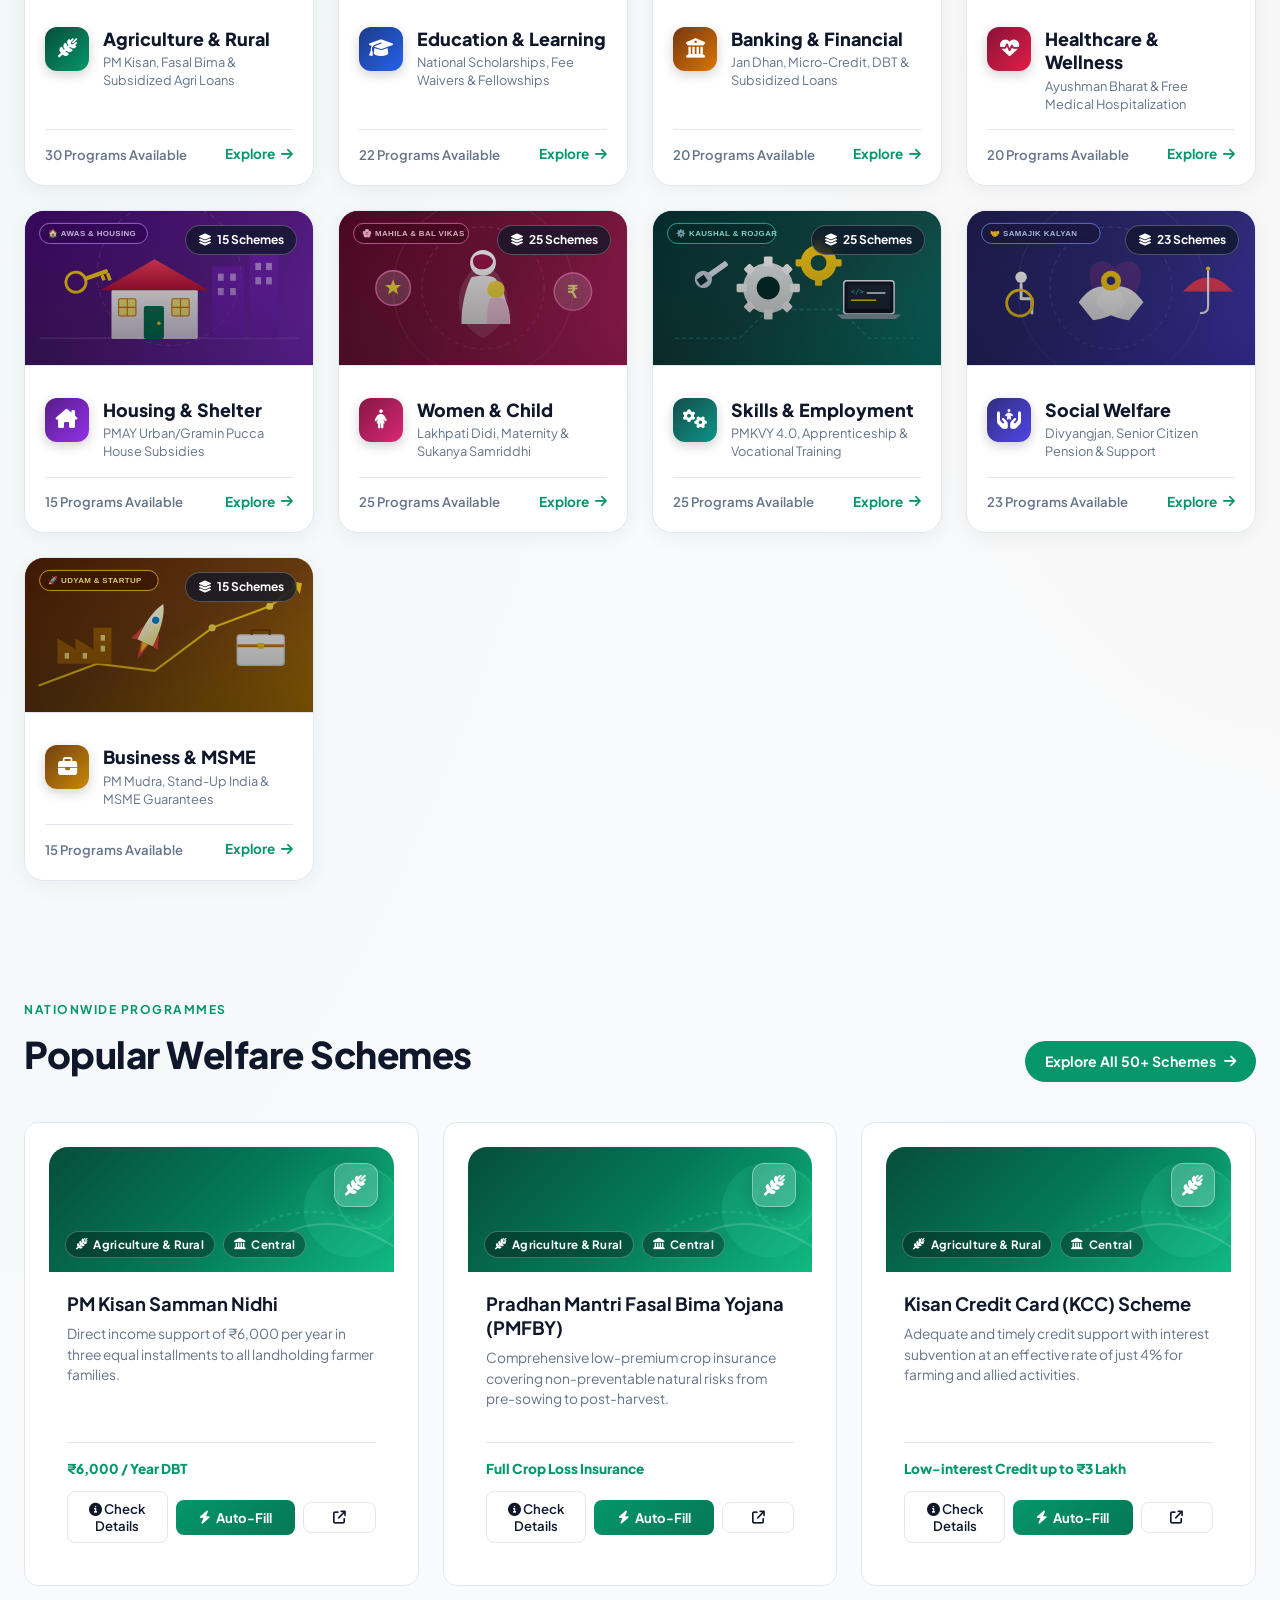
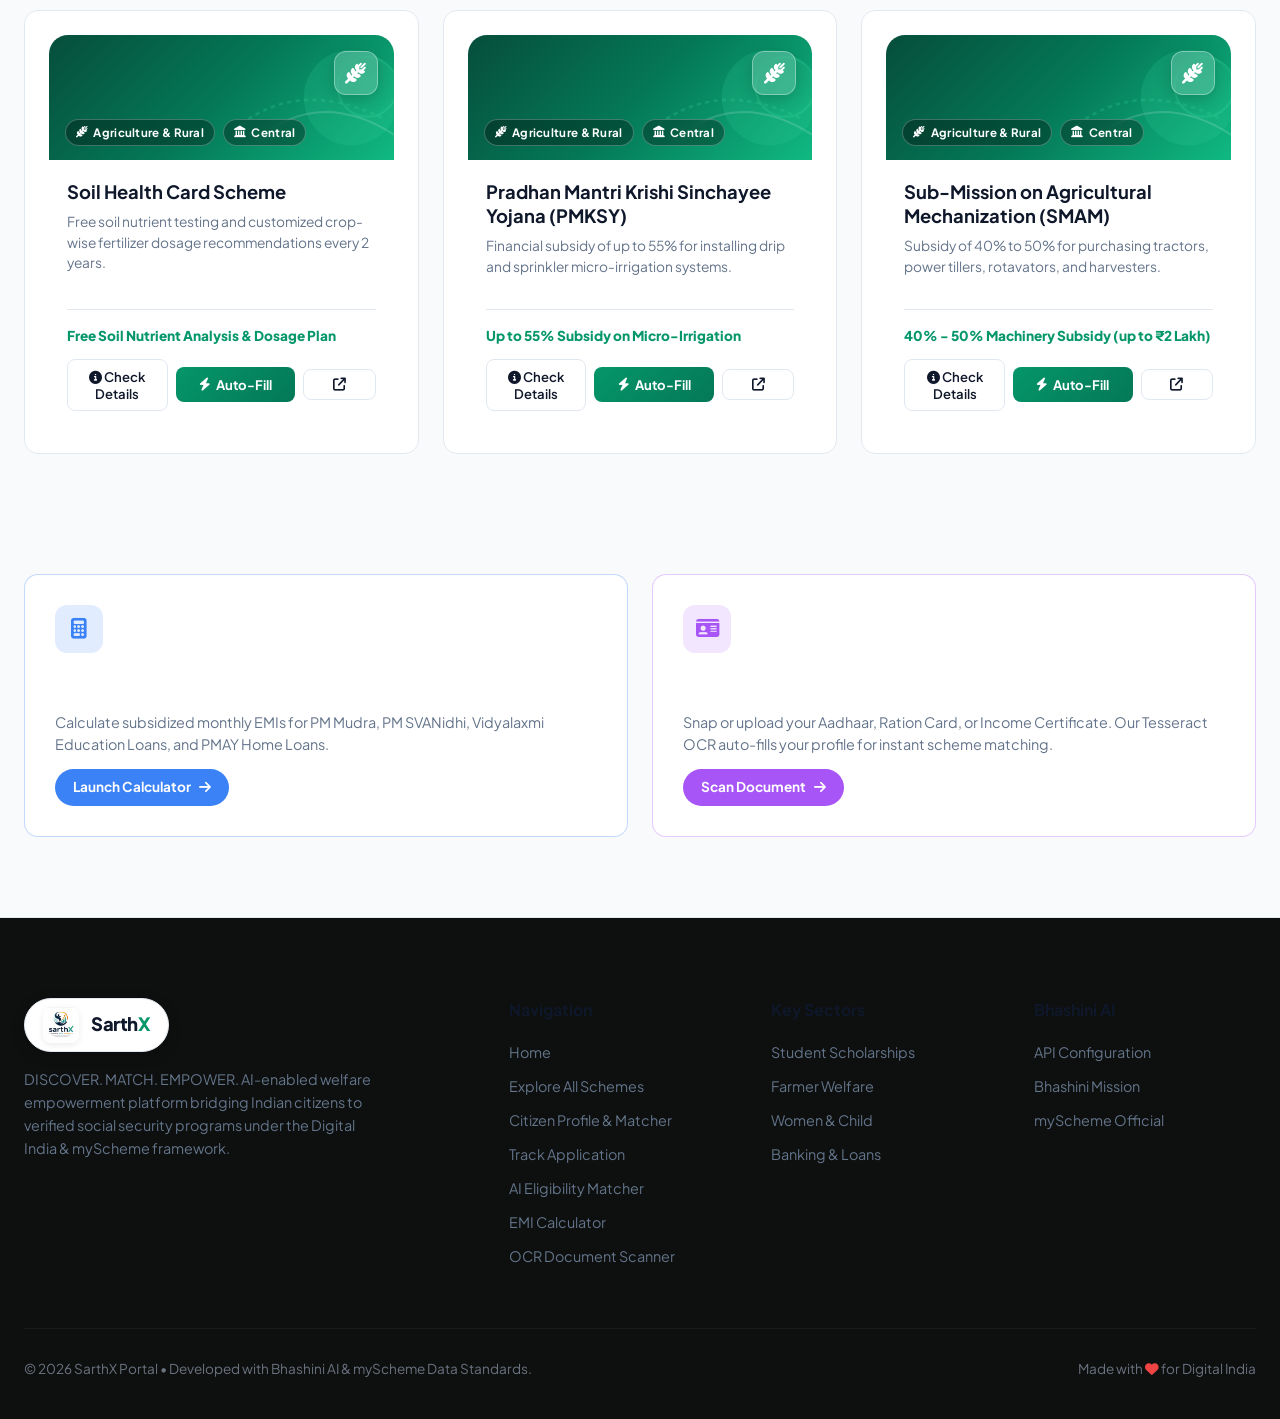
==== commit e2e58f65: "feat: fix bhashini mic voice assistant, aimatcher eligibility, add sector card illustrations, and up" ====
--- a/index.html
+++ b/index.html
@@ -428,18 +428,61 @@
             const categoriesGrid = document.getElementById('categoriesGrid');
             if (categoriesGrid && window.SCHEMES_METADATA) {
                 const categories = window.SCHEMES_METADATA.categories.filter(c => c.id !== 'all');
+                const sectorImages = {
+                    agriculture: 'img/sectors/agriculture.svg',
+                    students: 'img/sectors/education.svg',
+                    financial: 'img/sectors/banking.svg',
+                    health: 'img/sectors/healthcare.svg',
+                    housing: 'img/sectors/housing.svg',
+                    women: 'img/sectors/women.svg',
+                    skills: 'img/sectors/skills.svg',
+                    social: 'img/sectors/social.svg',
+                    business: 'img/sectors/business.svg'
+                };
+
+                const sectorTaglines = {
+                    agriculture: 'PM Kisan, Fasal Bima & Subsidized Agri Loans',
+                    students: 'National Scholarships, Fee Waivers & Fellowships',
+                    financial: 'Jan Dhan, Micro-Credit, DBT & Subsidized Loans',
+                    health: 'Ayushman Bharat & Free Medical Hospitalization',
+                    housing: 'PMAY Urban/Gramin Pucca House Subsidies',
+                    women: 'Lakhpati Didi, Maternity & Sukanya Samriddhi',
+                    skills: 'PMKVY 4.0, Apprenticeship & Vocational Training',
+                    social: 'Divyangjan, Senior Citizen Pension & Support',
+                    business: 'PM Mudra, Stand-Up India & MSME Guarantees'
+                };
+
                 categoriesGrid.innerHTML = categories.map(cat => {
                     const catName = window.t ? window.t('cat_' + cat.id) : cat.name;
                     const progText = window.t ? window.t('Programs Available') : 'Programs Available';
+                    const sectorImg = sectorImages[cat.id] || 'img/sectors/agriculture.svg';
+                    const tagline = sectorTaglines[cat.id] || 'Government Welfare Programs';
                     return `
-                        <a href="schemes.html?category=${cat.id}" class="category-card">
-                            <div class="category-icon-box">
-                                <i class="fa-solid ${cat.icon}"></i>
+                        <a href="schemes.html?category=${cat.id}" class="category-card sector-card-enhanced">
+                            <div class="category-visual-banner" style="background: ${cat.gradient || 'var(--bg-card)'};">
+                                <img src="${sectorImg}" alt="${catName}" class="category-sector-img" loading="lazy">
+                                <div class="category-banner-overlay">
+                                    <span class="category-count-badge">
+                                        <i class="fa-solid fa-layer-group"></i> ${cat.count} Schemes
+                                    </span>
+                                </div>
                             </div>
-                            <h4>${catName}</h4>
-                            <div class="category-count">
-                                <span>${cat.count} ${progText}</span>
-                                <i class="fa-solid fa-arrow-right" style="font-size: 0.8rem; color: var(--primary);"></i>
+                            <div class="category-card-body">
+                                <div class="category-title-row">
+                                    <div class="category-icon-box" style="background: ${cat.gradient}; color: #ffffff; box-shadow: 0 4px 12px rgba(0,0,0,0.18);">
+                                        <i class="fa-solid ${cat.icon}"></i>
+                                    </div>
+                                    <div>
+                                        <h4>${catName}</h4>
+                                        <p class="category-tagline">${tagline}</p>
+                                    </div>
+                                </div>
+                                <div class="category-card-footer">
+                                    <span class="category-footer-count">${cat.count} ${progText}</span>
+                                    <span class="category-explore-link">
+                                        Explore <i class="fa-solid fa-arrow-right"></i>
+                                    </span>
+                                </div>
                             </div>
                         </a>
                     `;
@@ -577,61 +620,63 @@
             const asstStatus = document.getElementById('sahayakStatus');
 
             if (heroMicBtn && window.bhashini) {
-                heroMicBtn.addEventListener('click', () => {
+                heroMicBtn.onclick = () => {
                     const heroLang = document.getElementById('languageSelect') ? document.getElementById('languageSelect').value : 'en';
                     const langCode = window.bhashini.getSpeechLangCode(heroLang);
                     window.bhashini.startVoiceRecognition({
                         lang: langCode,
+                        fallbackPromptTarget: 'hero',
                         onStart: () => {
                             heroMicBtn.classList.add('listening');
-                            heroStatus.innerHTML = '<i class="fa-solid fa-circle-dot fa-beat"></i> Listening... Speak now in your language';
+                            if (heroStatus) heroStatus.innerHTML = '<i class="fa-solid fa-circle-dot fa-beat"></i> Listening... Speak now in your language';
                         },
                         onResult: (res) => {
-                            heroInput.value = res.finalText || res.interimText;
+                            if (heroInput) heroInput.value = res.finalText || res.interimText;
                             if (res.isFinal) {
-                                heroStatus.innerHTML = `Recognized: "${res.finalText}"`;
+                                if (heroStatus) heroStatus.innerHTML = `Recognized: "${res.finalText}"`;
                                 setTimeout(() => {
                                     handleHeroSearch(new Event('submit'));
-                                }, 1200);
+                                }, 1000);
                             }
                         },
                         onError: (err) => {
                             heroMicBtn.classList.remove('listening');
-                            heroStatus.innerText = 'Voice Error: ' + err;
+                            if (heroStatus) heroStatus.innerText = 'Voice Assistant active: select or speak query';
                         },
                         onEnd: () => {
                             heroMicBtn.classList.remove('listening');
                         }
                     });
-                });
+                };
             }
 
             if (asstMicBtn && window.bhashini) {
-                asstMicBtn.addEventListener('click', () => {
+                asstMicBtn.onclick = () => {
                     const bhashiniLang = document.getElementById('bhashiniLangSelect') ? document.getElementById('bhashiniLangSelect').value : 'hi';
                     const langCode = window.bhashini.getSpeechLangCode(bhashiniLang);
                     window.bhashini.startVoiceRecognition({
                         lang: langCode,
+                        fallbackPromptTarget: 'sahayak',
                         onStart: () => {
                             asstMicBtn.classList.add('listening');
-                            asstStatus.innerHTML = '<i class="fa-solid fa-circle-dot fa-beat"></i> Listening in your language...';
+                            if (asstStatus) asstStatus.innerHTML = '<i class="fa-solid fa-circle-dot fa-beat"></i> Listening in your language...';
                         },
                         onResult: (res) => {
-                            asstInput.value = res.finalText || res.interimText;
+                            if (asstInput) asstInput.value = res.finalText || res.interimText;
                             if (res.isFinal) {
-                                asstStatus.innerHTML = `Understood: "${res.finalText}"`;
+                                if (asstStatus) asstStatus.innerHTML = `Understood: "${res.finalText}"`;
                                 executeSahayakQuery();
                             }
                         },
                         onError: (err) => {
                             asstMicBtn.classList.remove('listening');
-                            asstStatus.innerText = 'Voice Error: ' + err;
+                            if (asstStatus) asstStatus.innerText = 'Voice Assistant active: select or speak query';
                         },
                         onEnd: () => {
                             asstMicBtn.classList.remove('listening');
                         }
                     });
-                });
+                };
             }
         }
 
--- a/css/style.css
+++ b/css/style.css
@@ -645,8 +645,8 @@
 
 .categories-grid {
     display: grid;
-    grid-template-columns: repeat(auto-fill, minmax(240px, 1fr));
-    gap: 20px;
+    grid-template-columns: repeat(auto-fill, minmax(280px, 1fr));
+    gap: 24px;
 }
 
 .category-card {
@@ -701,6 +701,139 @@
     display: flex;
     align-items: center;
     justify-content: space-between;
+}
+
+/* =========================================================
+   ENHANCED SECTOR CARDS (WITH SECTOR ILLUSTRATION IMAGES)
+   ========================================================= */
+.category-card.sector-card-enhanced {
+    padding: 0;
+    border-radius: 20px;
+    border: 1px solid var(--border-color);
+    background: var(--bg-card);
+    box-shadow: 0 4px 20px rgba(0, 0, 0, 0.05);
+    display: flex;
+    flex-direction: column;
+    transition: all 0.35s cubic-bezier(0.16, 1, 0.3, 1);
+}
+
+.category-card.sector-card-enhanced:hover {
+    transform: translateY(-6px);
+    border-color: rgba(5, 150, 105, 0.45);
+    box-shadow: 0 16px 36px rgba(5, 150, 105, 0.14);
+}
+
+.category-visual-banner {
+    position: relative;
+    width: 100%;
+    height: 155px;
+    overflow: hidden;
+    background: #0f172a;
+    border-bottom: 1px solid var(--border-color);
+}
+
+.category-sector-img {
+    width: 100%;
+    height: 100%;
+    object-fit: cover;
+    display: block;
+    transition: transform 0.5s ease;
+}
+
+.category-card.sector-card-enhanced:hover .category-sector-img {
+    transform: scale(1.07);
+}
+
+.category-banner-overlay {
+    position: absolute;
+    inset: 0;
+    background: linear-gradient(180deg, rgba(0,0,0,0.1) 0%, rgba(0,0,0,0.45) 100%);
+    display: flex;
+    justify-content: flex-end;
+    align-items: flex-start;
+    padding: 14px 16px;
+    pointer-events: none;
+}
+
+.category-count-badge {
+    background: rgba(15, 23, 42, 0.75);
+    backdrop-filter: blur(8px);
+    -webkit-backdrop-filter: blur(8px);
+    color: #ffffff;
+    font-size: 0.75rem;
+    font-weight: 700;
+    padding: 5px 12px;
+    border-radius: var(--radius-pill);
+    border: 1px solid rgba(255, 255, 255, 0.25);
+    display: inline-flex;
+    align-items: center;
+    gap: 5px;
+}
+
+.category-card-body {
+    padding: 18px 20px 20px 20px;
+    flex: 1;
+    display: flex;
+    flex-direction: column;
+    justify-content: space-between;
+    gap: 16px;
+}
+
+.category-title-row {
+    display: flex;
+    align-items: flex-start;
+    gap: 14px;
+}
+
+.category-title-row .category-icon-box {
+    width: 44px;
+    height: 44px;
+    flex-shrink: 0;
+    border-radius: 12px;
+    font-size: 1.2rem;
+}
+
+.category-title-row h4 {
+    font-size: 1.12rem;
+    font-weight: 800;
+    line-height: 1.3;
+    color: var(--text-main);
+    margin: 0;
+}
+
+.category-tagline {
+    font-size: 0.8rem;
+    color: var(--text-muted);
+    margin-top: 4px;
+    line-height: 1.4;
+}
+
+.category-card-footer {
+    display: flex;
+    align-items: center;
+    justify-content: space-between;
+    padding-top: 14px;
+    border-top: 1px solid var(--border-color);
+}
+
+.category-footer-count {
+    font-size: 0.82rem;
+    font-weight: 600;
+    color: var(--text-muted);
+}
+
+.category-explore-link {
+    font-size: 0.85rem;
+    font-weight: 700;
+    color: var(--primary);
+    display: inline-flex;
+    align-items: center;
+    gap: 6px;
+    transition: transform 0.2s ease;
+}
+
+.category-card.sector-card-enhanced:hover .category-explore-link {
+    transform: translateX(4px);
 }
 
 /* =========================================================
@@ -2674,4 +2807,115 @@
     box-shadow: 0 3px 12px rgba(5, 150, 105, 0.3);
 }
 
-
+/* =========================================================
+   BHASHINI LIVE VOICE ASSISTANT WAVEFORM & MODAL STYLES
+   ========================================================= */
+.voice-waveform-container {
+    display: flex;
+    align-items: center;
+    justify-content: center;
+    gap: 6px;
+    height: 50px;
+    margin-bottom: 18px;
+}
+
+.waveform-bar {
+    width: 6px;
+    height: 12px;
+    background: var(--primary);
+    border-radius: 4px;
+    animation: soundWave 1.2s ease-in-out infinite alternate;
+}
+
+.waveform-bar.bar-1 { animation-delay: 0.1s; height: 16px; }
+.waveform-bar.bar-2 { animation-delay: 0.3s; height: 32px; background: #34d399; }
+.waveform-bar.bar-3 { animation-delay: 0.5s; height: 44px; background: #2563eb; }
+.waveform-bar.bar-4 { animation-delay: 0.2s; height: 28px; background: #34d399; }
+.waveform-bar.bar-5 { animation-delay: 0.4s; height: 18px; }
+
+@keyframes soundWave {
+    0% {
+        transform: scaleY(0.4);
+        opacity: 0.5;
+    }
+    100% {
+        transform: scaleY(1.3);
+        opacity: 1;
+    }
+}
+
+.voice-prompt-choice:hover {
+    background: rgba(5, 150, 105, 0.08) !important;
+    border-color: var(--primary) !important;
+    transform: translateX(4px);
+}
+
+/* =========================================================
+   TRACKER QUICK SAMPLE PILLS & STATUS FILTER TABS
+   ========================================================= */
+.tracker-sample-pills {
+    display: flex;
+    align-items: center;
+    gap: 8px;
+    flex-wrap: wrap;
+    margin-top: 14px;
+}
+
+.tracker-sample-btn {
+    background: var(--bg-card);
+    border: 1px dashed var(--border-color);
+    color: var(--text-muted);
+    font-size: 0.78rem;
+    font-weight: 600;
+    padding: 6px 12px;
+    border-radius: var(--radius-pill);
+    cursor: pointer;
+    transition: all 0.2s ease;
+    display: inline-flex;
+    align-items: center;
+    gap: 5px;
+}
+
+.tracker-sample-btn:hover {
+    border-color: var(--primary);
+    color: var(--primary);
+    background: rgba(5, 150, 105, 0.06);
+    transform: translateY(-1px);
+}
+
+.tracker-filter-tabs {
+    display: flex;
+    gap: 10px;
+    flex-wrap: wrap;
+    margin: 24px 0 16px 0;
+}
+
+.tracker-tab-pill {
+    background: var(--bg-card);
+    border: 1px solid var(--border-color);
+    color: var(--text-muted);
+    padding: 8px 18px;
+    border-radius: var(--radius-pill);
+    font-size: 0.85rem;
+    font-weight: 700;
+    cursor: pointer;
+    transition: all 0.2s ease;
+    display: inline-flex;
+    align-items: center;
+    gap: 6px;
+}
+
+.tracker-tab-pill:hover {
+    border-color: var(--primary);
+    color: var(--primary);
+}
+
+.tracker-tab-pill.active {
+    background: var(--primary);
+    color: #ffffff;
+    border-color: var(--primary);
+    box-shadow: 0 4px 12px rgba(5, 150, 105, 0.25);
+}
+
+
+
